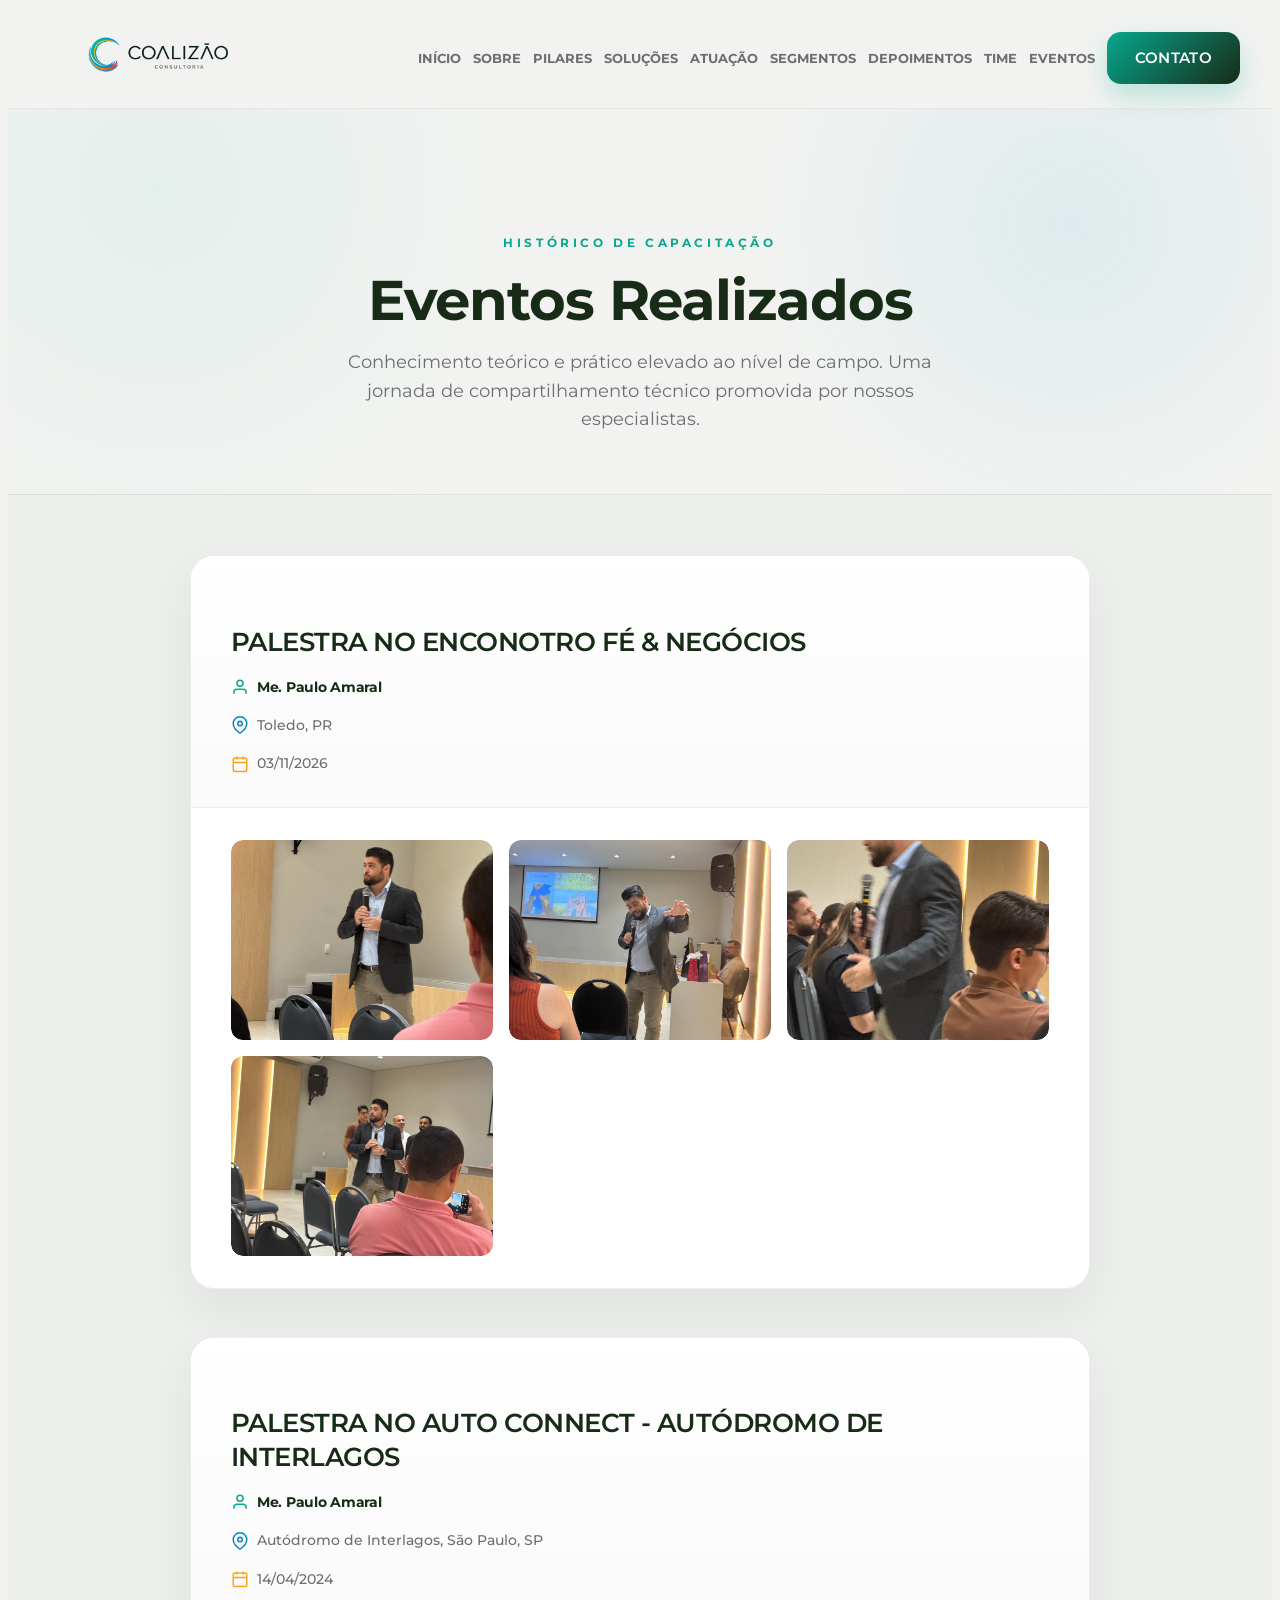
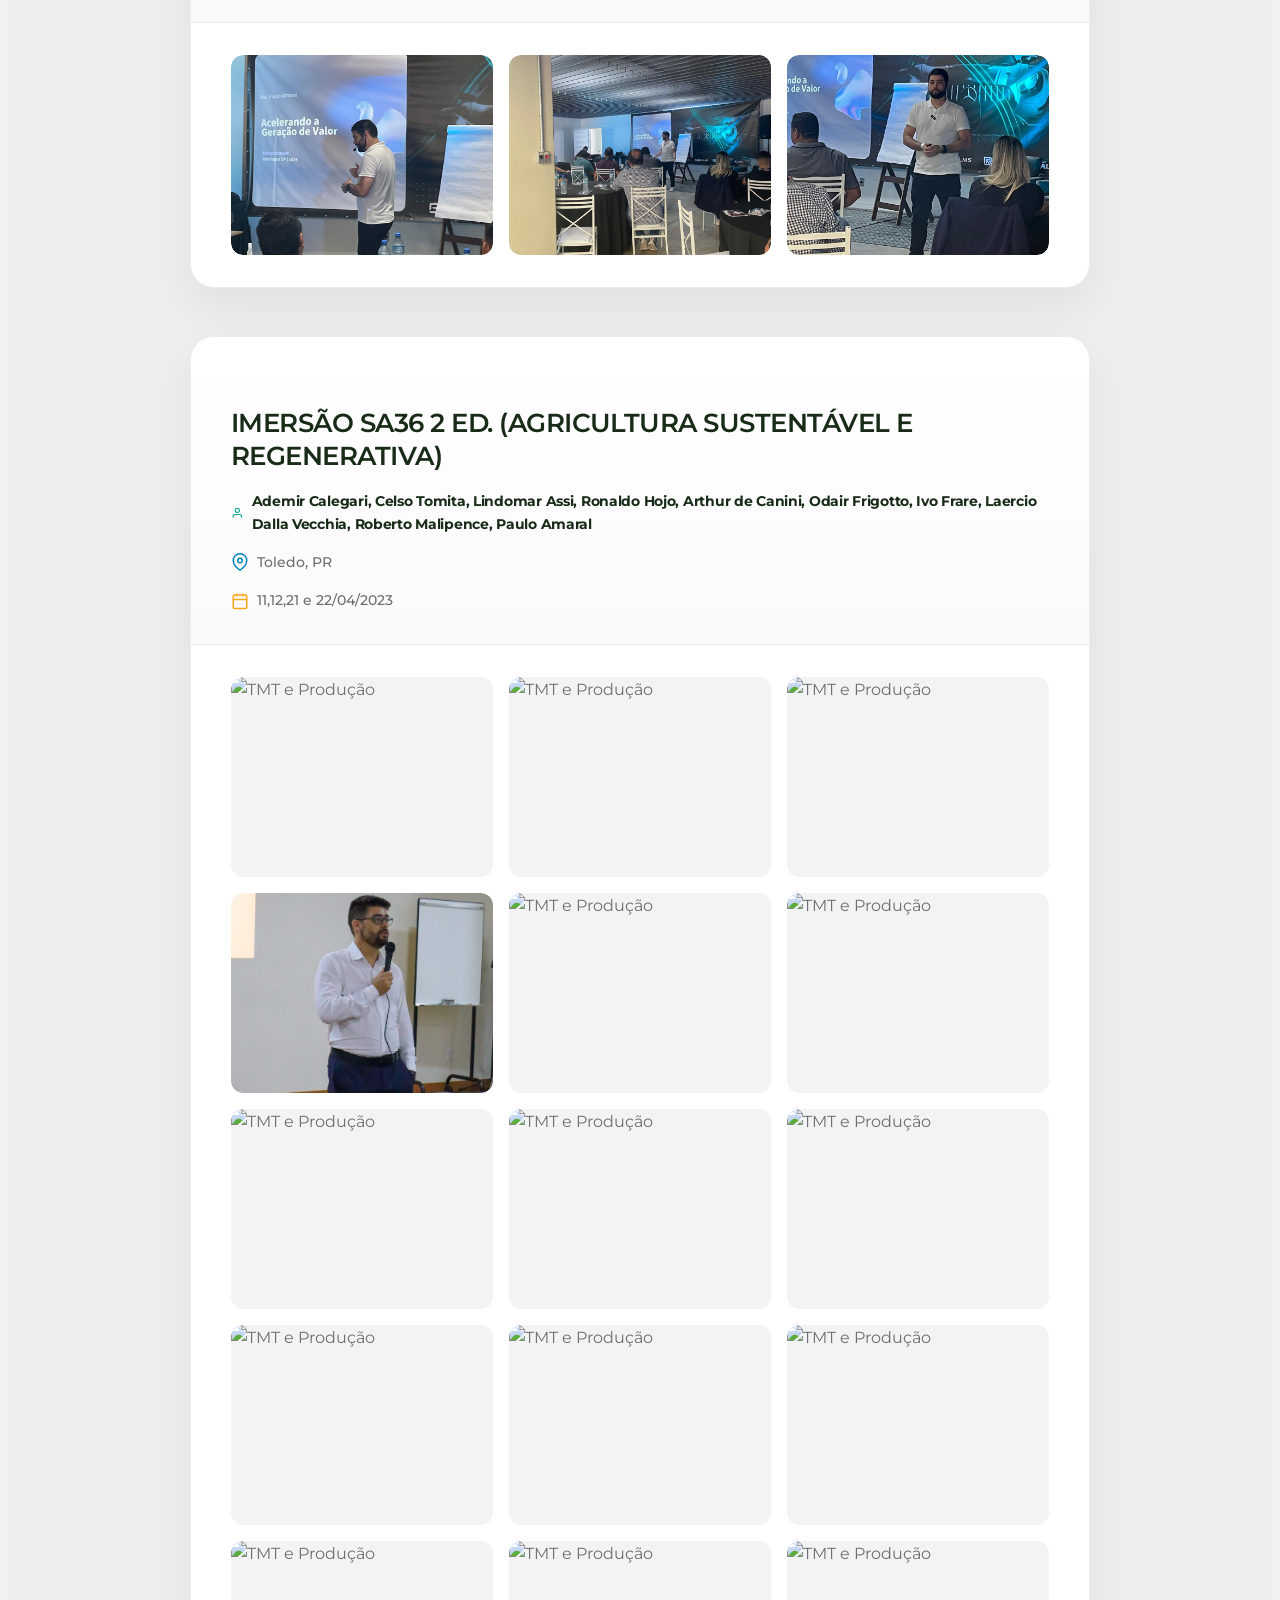
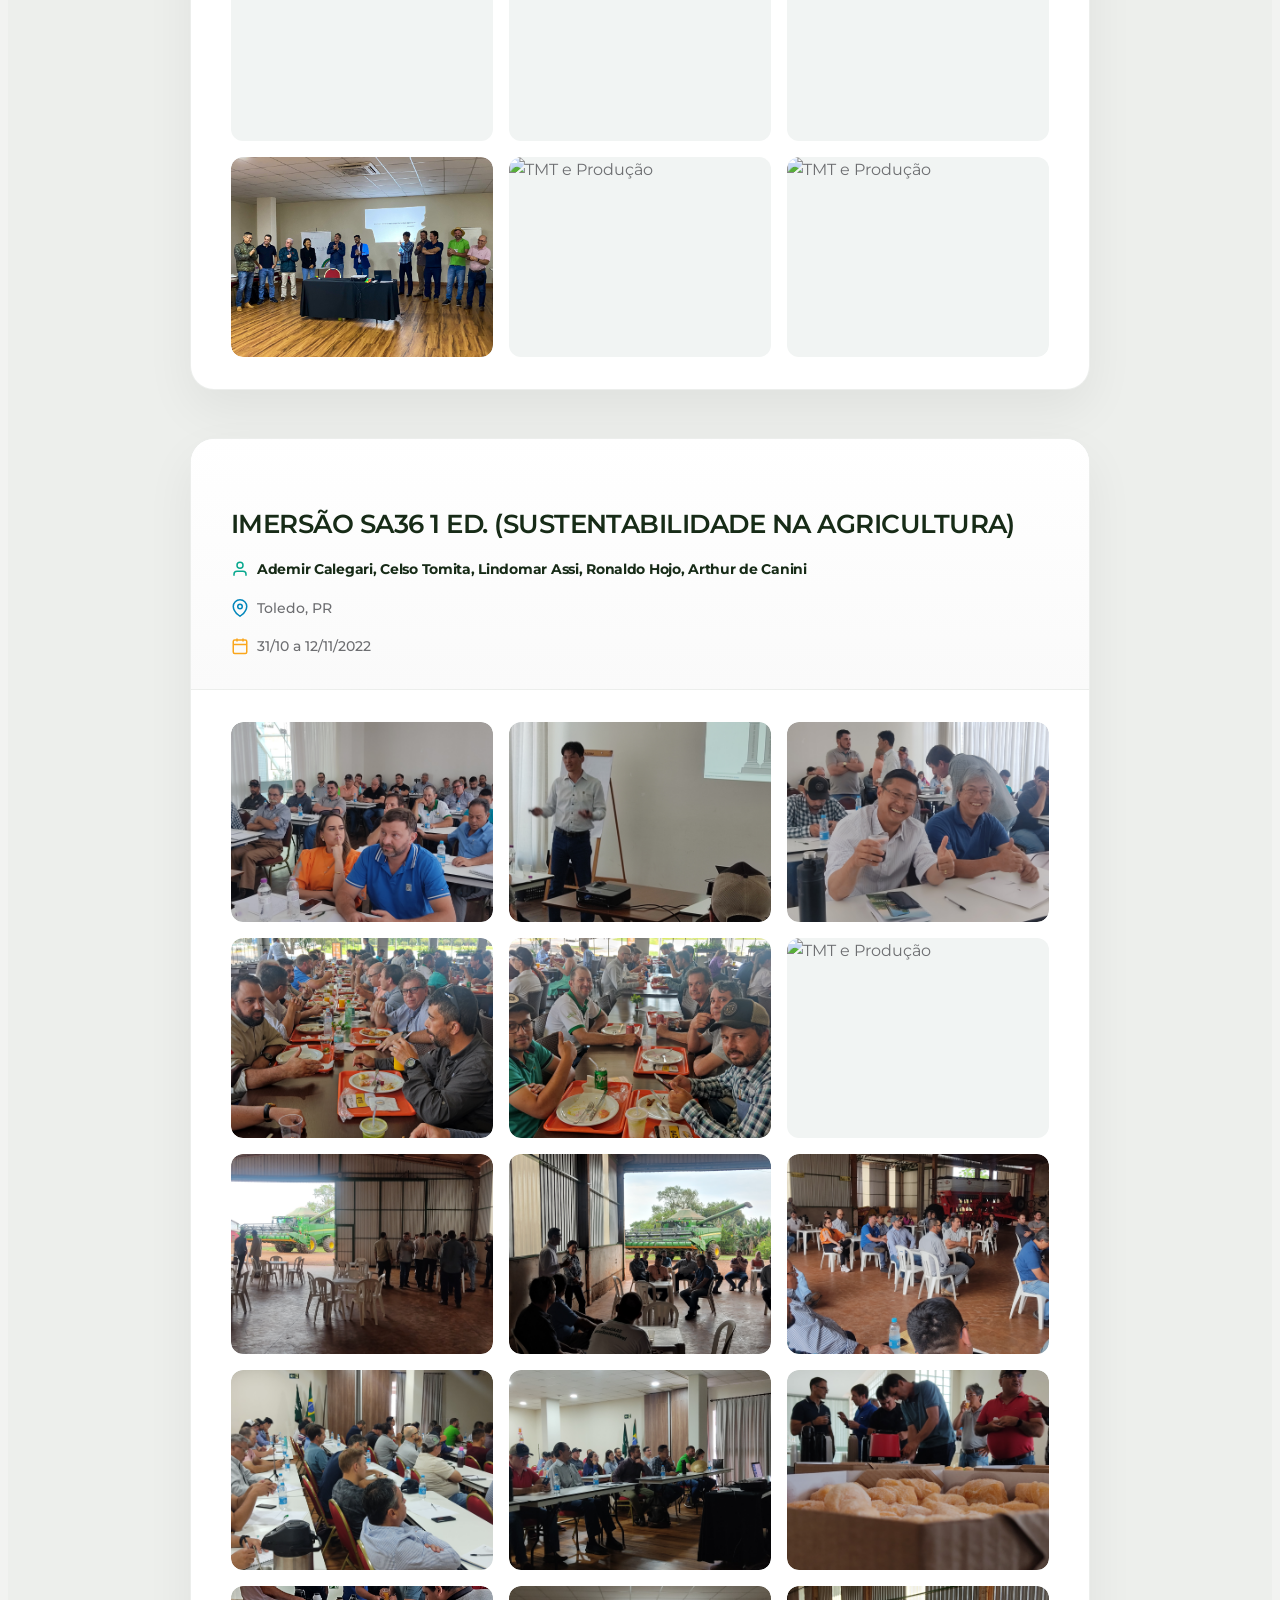
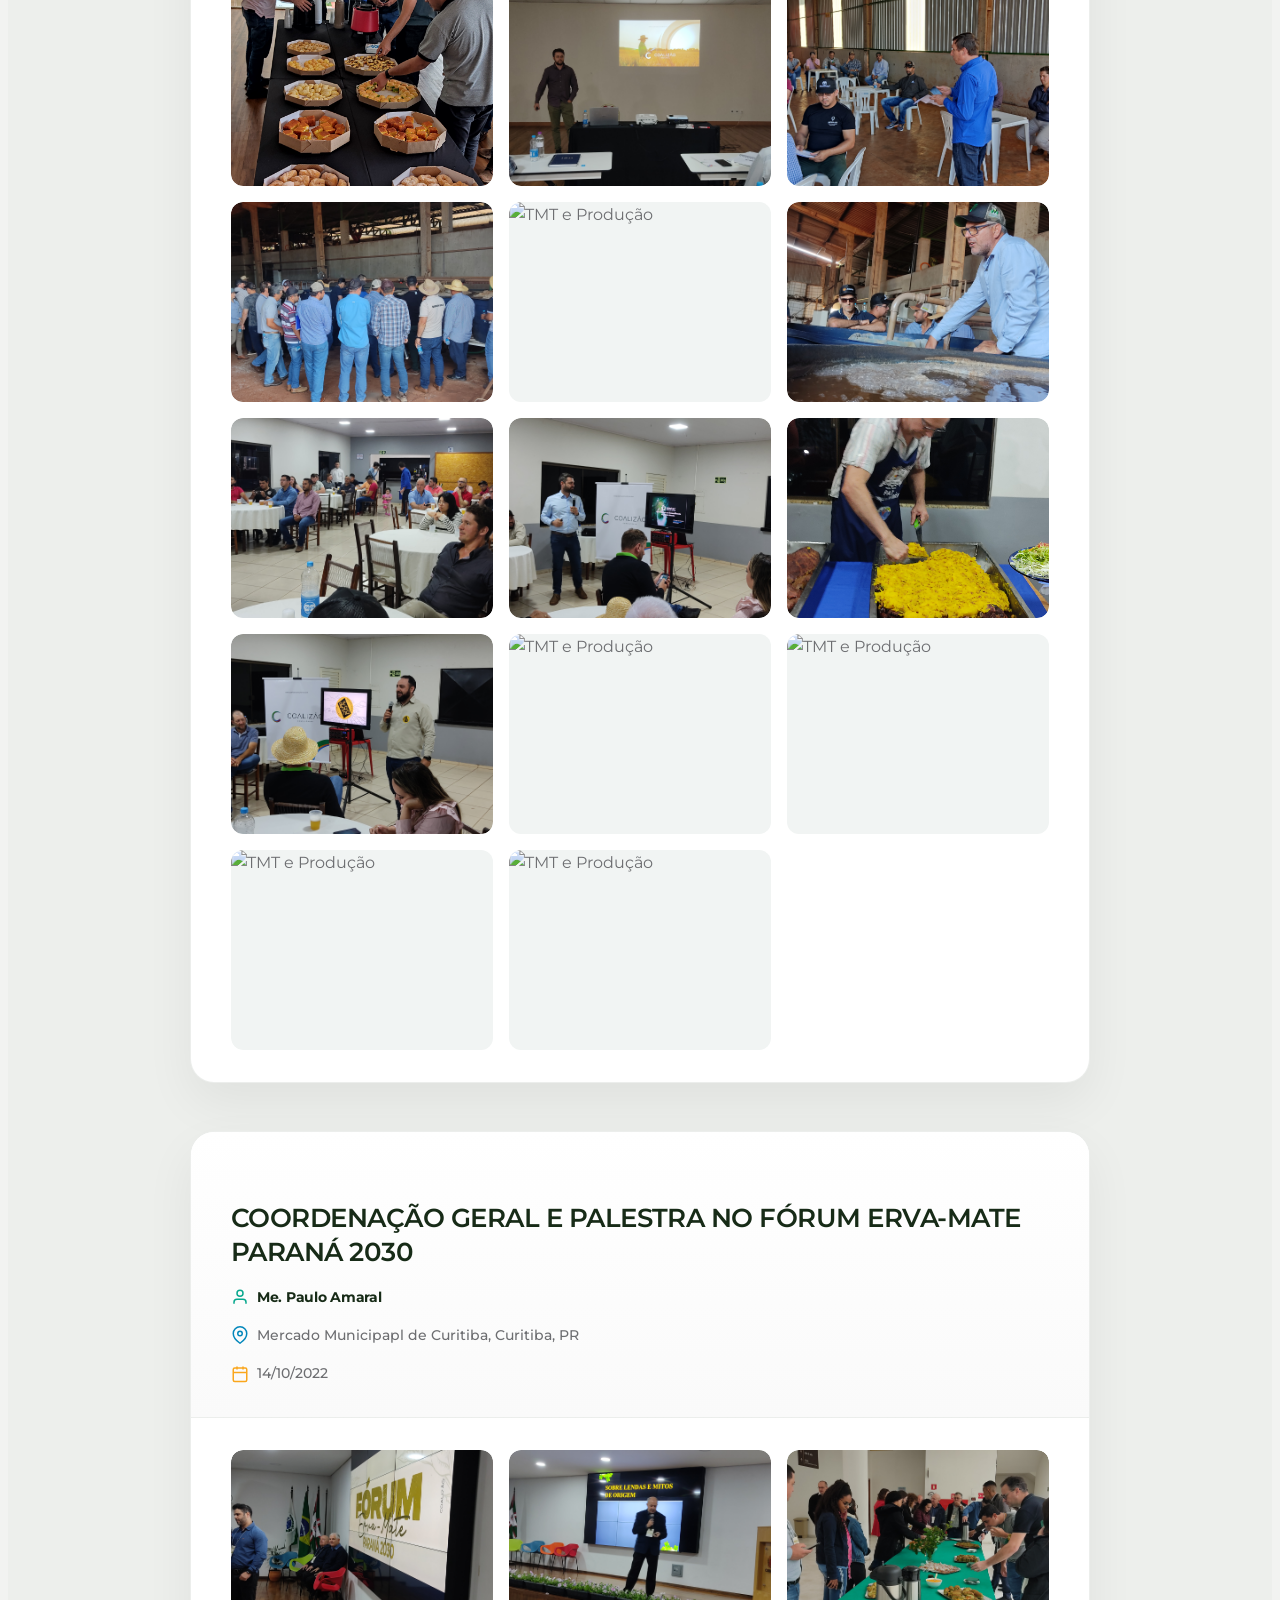
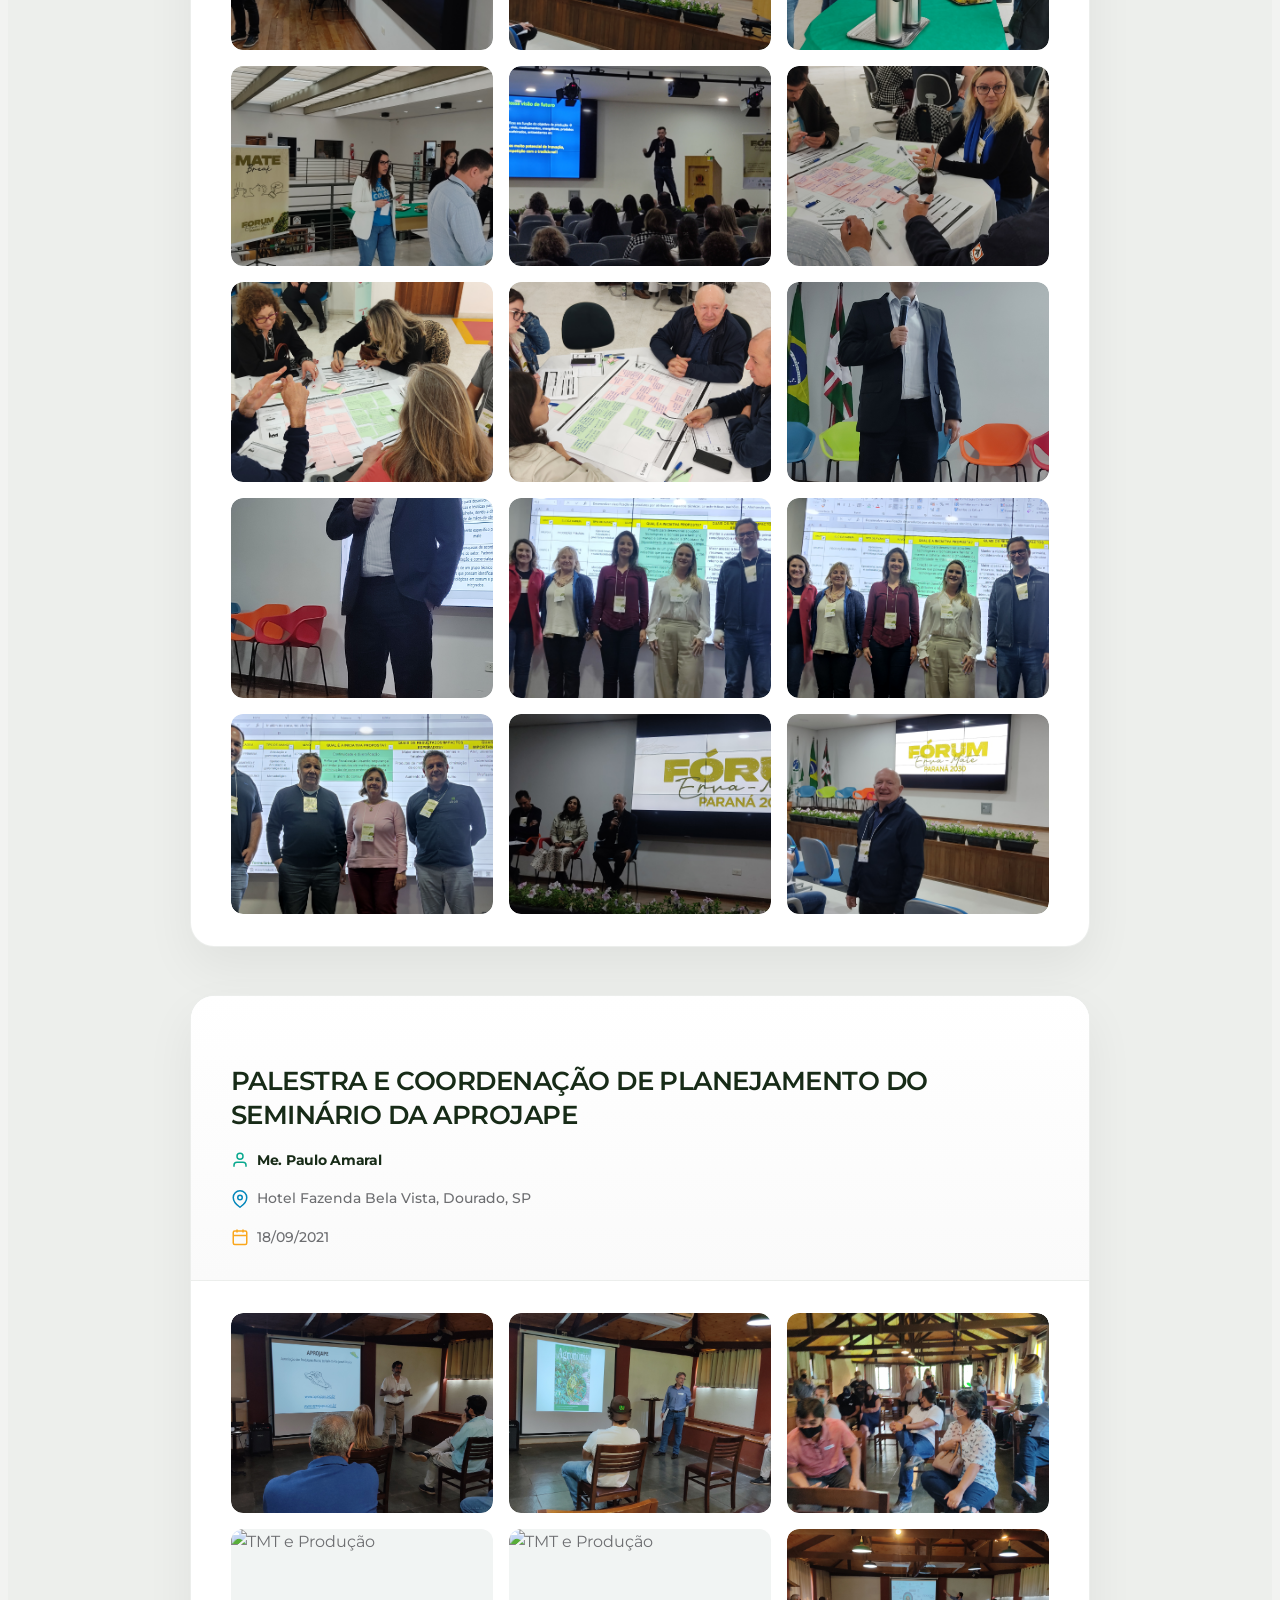
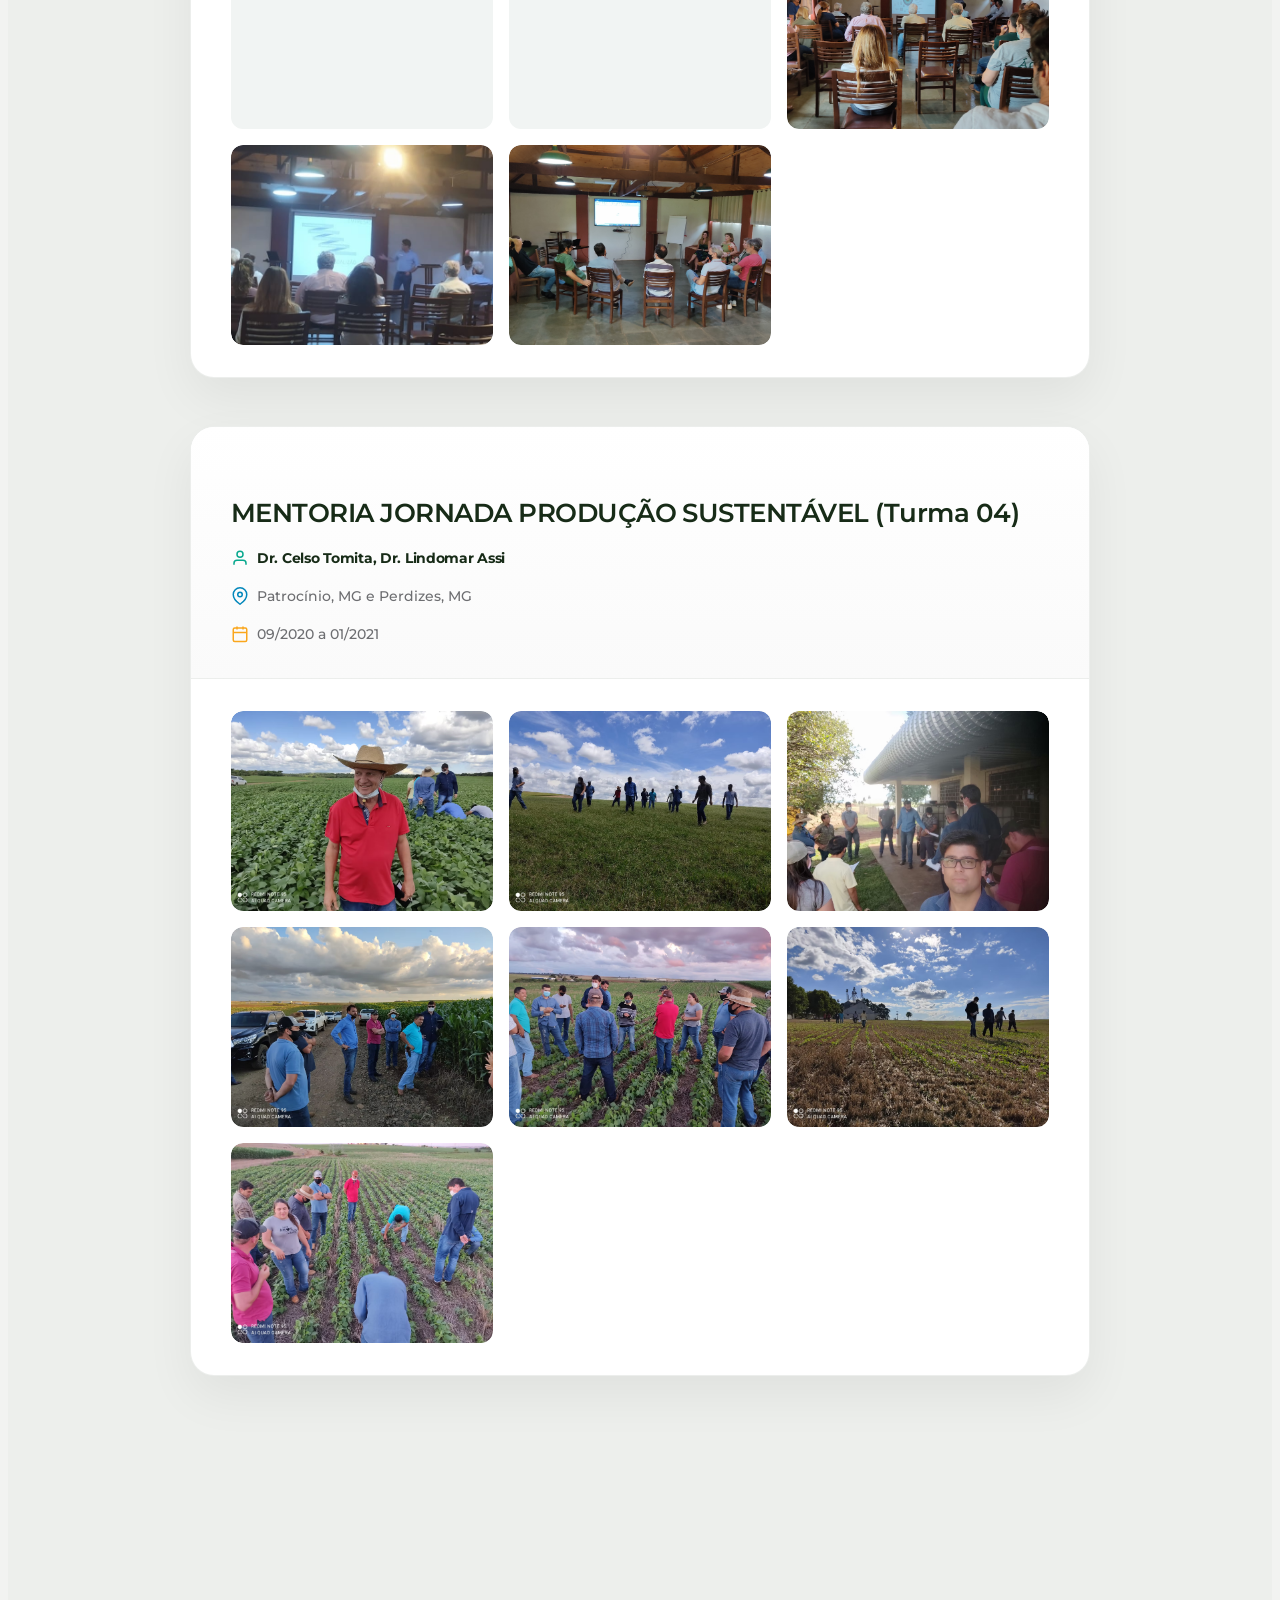
==== eventos.html @ 45666671 "site pronto" ====
<!DOCTYPE html>
<html lang="pt-BR">

<head>
  <meta charset="UTF-8" />
  <meta name="viewport" content="width=device-width, initial-scale=1.0" />
  <title>Eventos Realizados | Coalizão Consultoria</title>
  <meta name="description"
    content="Histórico de eventos, capacitações e palestras realizadas pela equipe da Coalizão Consultoria." />
  <link rel="preconnect" href="https://fonts.googleapis.com">
  <link rel="preconnect" href="https://fonts.gstatic.com" crossorigin>
  <link href="https://fonts.googleapis.com/css2?family=Montserrat:wght@400;500;600;700;800&display=swap"
    rel="stylesheet">
  <link rel="stylesheet" href="css/style.css" />
  <style>
    /* Estilos Específicos para a Página de Eventos */
    .events-hero {
      padding: 120px 0 60px 0;
      background: radial-gradient(circle at 12% 20%, rgba(8, 168, 142, 0.06), transparent 30%),
        radial-gradient(circle at 84% 30%, rgba(3, 135, 187, 0.08), transparent 28%),
        var(--surface-light);
      text-align: center;
      border-bottom: 1px solid var(--line);
    }

    .timeline-container {
      max-width: 900px;
      margin: 0 auto;
      padding: 60px 0;
      display: flex;
      flex-direction: column;
      gap: 48px;
    }

    .event-card {
      background: white;
      border: 1px solid var(--line);
      border-radius: var(--radius-md);
      box-shadow: var(--shadow);
      overflow: hidden;
      transition: transform 0.4s ease, box-shadow 0.4s ease;
      position: relative;
    }

    .event-card::before {
      content: '';
      position: absolute;
      top: 0;
      left: 0;
      right: 0;
      height: 3px;
      background: linear-gradient(90deg, var(--teal), var(--blue));
      opacity: 0;
      transition: opacity 0.4s ease;
    }

    .event-card:hover {
      transform: translateY(-4px);
      box-shadow: var(--shadow-hover);
    }

    .event-card:hover::before {
      opacity: 1;
    }

    .event-header {
      padding: 32px 40px;
      border-bottom: 1px solid var(--line);
      background: linear-gradient(180deg, #ffffff, #fafafa);
    }

    .event-header h3 {
      font-size: 26px;
      margin: 12px 0 16px;
      line-height: 1.3;
    }

    .event-meta {
      display: flex;
      flex-wrap: wrap;
      gap: 16px 32px;
      color: var(--gray);
      font-size: 14px;
      font-weight: 500;
    }

    .event-meta div {
      display: flex;
      align-items: center;
      gap: 8px;
    }

    .event-meta strong {
      color: var(--green);
    }

    .event-body {
      padding: 32px 40px;
    }

    .event-gallery {
      display: grid;
      grid-template-columns: repeat(auto-fit, minmax(200px, 1fr));
      gap: 16px;
      border-radius: 12px;
      overflow: hidden;
    }

    .event-gallery img {
      width: 100%;
      height: 200px;
      object-fit: cover;
      border-radius: 12px;
      transition: transform 0.5s ease;
    }

    .event-gallery div {
      overflow: hidden;
      border-radius: 12px;
      background: #f1f4f3;
    }

    .event-gallery img:hover {
      transform: scale(1.05);
    }

    /* Lightbox Styles */
    .lightbox {
      position: fixed;
      top: 0;
      left: 0;
      width: 100%;
      height: 100%;
      background: rgba(18, 34, 18, 0.95);
      backdrop-filter: blur(8px);
      z-index: 9999;
      display: none;
      align-items: center;
      justify-content: center;
      opacity: 0;
      transition: opacity 0.3s ease;
    }

    .lightbox.active {
      display: flex;
      opacity: 1;
    }

    .lightbox img {
      max-width: 90%;
      max-height: 90vh;
      border-radius: 8px;
      box-shadow: 0 20px 50px rgba(0, 0, 0, 0.5);
      object-fit: contain;
    }

    .lb-close {
      position: absolute;
      top: 24px;
      right: 32px;
      background: none;
      border: none;
      color: white;
      font-size: 48px;
      cursor: pointer;
      line-height: 1;
      padding: 0;
      transition: transform 0.2s;
    }

    .lb-close:hover {
      transform: scale(1.1);
    }

    .lb-nav {
      position: absolute;
      top: 50%;
      transform: translateY(-50%);
      background: rgba(255, 255, 255, 0.1);
      border: 1px solid rgba(255, 255, 255, 0.2);
      color: white;
      font-size: 24px;
      width: 50px;
      height: 50px;
      border-radius: 50%;
      cursor: pointer;
      display: flex;
      align-items: center;
      justify-content: center;
      transition: background 0.2s, transform 0.2s;
    }

    .lb-nav:hover {
      background: rgba(255, 255, 255, 0.25);
      transform: translateY(-50%) scale(1.1);
    }

    .lb-prev {
      left: 24px;
    }

    .lb-next {
      right: 24px;
    }

    .event-gallery img {
      cursor: pointer;
    }

    @media (max-width: 600px) {

      .event-header,
      .event-body {
        padding: 24px;
      }

      .event-header h3 {
        font-size: 20px;
      }

      .event-meta {
        flex-direction: column;
        gap: 12px;
      }

      .event-gallery {
        grid-template-columns: 1fr 1fr;
      }
    }
  </style>
</head>

<body>
  <!-- HEADER -->
  <header class="site-header">
    <div class="container header-inner">
      <a href="index.html" class="brand" aria-label="Coalizão Consultoria">
        <img src="logo_coalizao/02.png" alt="Coalizão Consultoria" class="brand-logo" />
      </a>

      <button class="menu-toggle" aria-expanded="false" aria-controls="main-nav">
        <span></span><span></span><span></span>
      </button>

      <nav id="main-nav" class="main-nav">
        <a href="index.html#inicio"><b>INÍCIO</b></a>
        <a href="index.html#sobre"><b>SOBRE</b></a>
        <a href="index.html#pilares"><b>PILARES</b></a>
        <a href="index.html#solucoes"><b>SOLUÇÕES</b></a>
        <a href="index.html#atuacao"><b>ATUAÇÃO</b></a>
        <a href="index.html#segmentos"><b>SEGMENTOS</b></a>
        <a href="index.html#depoimentos"><b>DEPOIMENTOS</b></a>
        <a href="index.html#time"><b>TIME</b></a>
        <a href="#eventos-history"><b>EVENTOS</b></a>
        <a href="index.html#contato" class="btn btn-primary nav-cta">CONTATO</a>
      </nav>
    </div>
  </header>

  <main>
    <!-- HERO -->
    <section class="events-hero">
      <div class="container reveal">
        <span class="eyebrow" style="color: var(--teal);">Histórico de Capacitação</span>
        <h1 style="color: var(--green);">Eventos Realizados</h1>
        <p style="max-width: 640px; margin: 16px auto 0; font-size: 18px;">Conhecimento teórico e prático elevado ao
          nível de campo. Uma jornada de compartilhamento técnico promovida por nossos especialistas.</p>
      </div>
    </section>

    <!-- TIMELINE DE EVENTOS -->
    <section id="eventos-history" class="section section-soft" style="padding-top: 0;">
      <div class="container timeline-container">

        <article class="event-card reveal">
          <div class="event-header">
            <span class="eyebrow"></span>
            <h3>PALESTRA NO ENCONOTRO FÉ & NEGÓCIOS</h3>
            <div class="event-meta">
              <div style="width: 100%;">
                <svg width="18" height="18" viewBox="0 0 24 24" fill="none" stroke="var(--teal)" stroke-width="2">
                  <path d="M20 21v-2a4 4 0 0 0-4-4H8a4 4 0 0 0-4 4v2" />
                  <circle cx="12" cy="7" r="4" />
                </svg>
                <span><strong>Me. Paulo Amaral</strong></span>
              </div>
              <div style="width: 100%;">
                <svg width="18" height="18" viewBox="0 0 24 24" fill="none" stroke="var(--blue)" stroke-width="2">
                  <path d="M21 10c0 7-9 13-9 13s-9-6-9-13a9 9 0 0 1 18 0z" />
                  <circle cx="12" cy="10" r="3" />
                </svg>
                <span>Toledo, PR</span>
              </div>
              <div style="width: 100%;">
                <svg width="18" height="18" viewBox="0 0 24 24" fill="none" stroke="var(--orange)" stroke-width="2">
                  <rect x="3" y="4" width="18" height="18" rx="2" ry="2" />
                  <line x1="16" y1="2" x2="16" y2="6" />
                  <line x1="8" y1="2" x2="8" y2="6" />
                  <line x1="3" y1="10" x2="21" y2="10" />
                </svg>
                <span>03/11/2026</span>
              </div>
            </div>
          </div>
          <div class="event-body">
            <div class="event-gallery" style="grid-template-columns: repeat(3, 1fr);">
              <div><img src="imagens_eventos/74.jpeg" alt="TMT e Produção" loading="lazy"></div>
              <div><img src="imagens_eventos/75.jpeg" alt="TMT e Produção" loading="lazy"></div>
              <div><img src="imagens_eventos/98.jpeg" alt="TMT e Produção" loading="lazy"></div>
              <div><img src="imagens_eventos/99.jpeg" alt="TMT e Produção" loading="lazy"></div>
            </div>
          </div>
        </article>

        <article class="event-card reveal">
          <div class="event-header">
            <span class="eyebrow"></span>
            <h3>PALESTRA NO AUTO CONNECT - AUTÓDROMO DE INTERLAGOS </h3>
            <div class="event-meta">
              <div style="width: 100%;">
                <svg width="18" height="18" viewBox="0 0 24 24" fill="none" stroke="var(--teal)" stroke-width="2">
                  <path d="M20 21v-2a4 4 0 0 0-4-4H8a4 4 0 0 0-4 4v2" />
                  <circle cx="12" cy="7" r="4" />
                </svg>
                <span><strong>Me. Paulo Amaral</strong></span>
              </div>
              <div style="width: 100%;">
                <svg width="18" height="18" viewBox="0 0 24 24" fill="none" stroke="var(--blue)" stroke-width="2">
                  <path d="M21 10c0 7-9 13-9 13s-9-6-9-13a9 9 0 0 1 18 0z" />
                  <circle cx="12" cy="10" r="3" />
                </svg>
                <span>Autódromo de Interlagos, São Paulo, SP </span>
              </div>
              <div style="width: 100%;">
                <svg width="18" height="18" viewBox="0 0 24 24" fill="none" stroke="var(--orange)" stroke-width="2">
                  <rect x="3" y="4" width="18" height="18" rx="2" ry="2" />
                  <line x1="16" y1="2" x2="16" y2="6" />
                  <line x1="8" y1="2" x2="8" y2="6" />
                  <line x1="3" y1="10" x2="21" y2="10" />
                </svg>
                <span>14/04/2024</span>
              </div>
            </div>
          </div>
          <div class="event-body">
            <div class="event-gallery" style="grid-template-columns: repeat(3, 1fr);">
              <div><img src="imagens_eventos/76.jpg" alt="TMT e Produção" loading="lazy"></div>
              <div><img src="imagens_eventos/77.jpg" alt="TMT e Produção" loading="lazy"></div>
              <div><img src="imagens_eventos/78.jpg" alt="TMT e Produção" loading="lazy"></div>
            </div>
          </div>
        </article>

        <article class="event-card reveal">
          <div class="event-header">
            <span class="eyebrow"></span>
            <h3>IMERSÃO SA36 2 ED. (AGRICULTURA SUSTENTÁVEL E REGENERATIVA)</h3>
            <div class="event-meta">
              <div style="width: 100%;">
                <svg width="18" height="18" viewBox="0 0 24 24" fill="none" stroke="var(--teal)" stroke-width="2">
                  <path d="M20 21v-2a4 4 0 0 0-4-4H8a4 4 0 0 0-4 4v2" />
                  <circle cx="12" cy="7" r="4" />
                </svg>
                <span><strong>Ademir Calegari, Celso Tomita, Lindomar Assi, Ronaldo Hojo, Arthur de Canini, Odair
                    Frigotto, Ivo Frare, Laercio Dalla Vecchia, Roberto Malipence, Paulo Amaral</strong></span>
              </div>
              <div style="width: 100%;">
                <svg width="18" height="18" viewBox="0 0 24 24" fill="none" stroke="var(--blue)" stroke-width="2">
                  <path d="M21 10c0 7-9 13-9 13s-9-6-9-13a9 9 0 0 1 18 0z" />
                  <circle cx="12" cy="10" r="3" />
                </svg>
                <span>Toledo, PR</span>
              </div>
              <div style="width: 100%;">
                <svg width="18" height="18" viewBox="0 0 24 24" fill="none" stroke="var(--orange)" stroke-width="2">
                  <rect x="3" y="4" width="18" height="18" rx="2" ry="2" />
                  <line x1="16" y1="2" x2="16" y2="6" />
                  <line x1="8" y1="2" x2="8" y2="6" />
                  <line x1="3" y1="10" x2="21" y2="10" />
                </svg>
                <span>11,12,21 e 22/04/2023</span>
              </div>
            </div>
          </div>
          <div class="event-body">
            <div class="event-gallery" style="grid-template-columns: repeat(3, 1fr);">
              <div><img src="imagens_eventos/80.jpeg" alt="TMT e Produção" loading="lazy"></div>
              <div><img src="imagens_eventos/81.jpeg" alt="TMT e Produção" loading="lazy"></div>
              <div><img src="imagens_eventos/82.jpeg" alt="TMT e Produção" loading="lazy"></div>
              <div><img src="imagens_eventos/83.jpeg" alt="TMT e Produção" loading="lazy"></div>
              <div><img src="imagens_eventos/84.jpeg" alt="TMT e Produção" loading="lazy"></div>
              <div><img src="imagens_eventos/85.jpeg" alt="TMT e Produção" loading="lazy"></div>
              <div><img src="imagens_eventos/86.jpeg" alt="TMT e Produção" loading="lazy"></div>
              <div><img src="imagens_eventos/87.jpeg" alt="TMT e Produção" loading="lazy"></div>
              <div><img src="imagens_eventos/88.jpeg" alt="TMT e Produção" loading="lazy"></div>
              <div><img src="imagens_eventos/89.jpeg" alt="TMT e Produção" loading="lazy"></div>
              <div><img src="imagens_eventos/90.jpeg" alt="TMT e Produção" loading="lazy"></div>
              <div><img src="imagens_eventos/91.jpeg" alt="TMT e Produção" loading="lazy"></div>
              <div><img src="imagens_eventos/92.jpeg" alt="TMT e Produção" loading="lazy"></div>
              <div><img src="imagens_eventos/93.jpeg" alt="TMT e Produção" loading="lazy"></div>
              <div><img src="imagens_eventos/94.jpeg" alt="TMT e Produção" loading="lazy"></div>
              <div><img src="imagens_eventos/95.jpeg" alt="TMT e Produção" loading="lazy"></div>
              <div><img src="imagens_eventos/96.jpeg" alt="TMT e Produção" loading="lazy"></div>
              <div><img src="imagens_eventos/97.jpeg" alt="TMT e Produção" loading="lazy"></div>
            </div>
          </div>
        </article>

        <article class="event-card reveal">
          <div class="event-header">
            <span class="eyebrow"></span>
            <h3>IMERSÃO SA36 1 ED. (SUSTENTABILIDADE NA AGRICULTURA) </h3>
            <div class="event-meta">
              <div style="width: 100%;">
                <svg width="18" height="18" viewBox="0 0 24 24" fill="none" stroke="var(--teal)" stroke-width="2">
                  <path d="M20 21v-2a4 4 0 0 0-4-4H8a4 4 0 0 0-4 4v2" />
                  <circle cx="12" cy="7" r="4" />
                </svg>
                <span><strong>Ademir Calegari, Celso Tomita, Lindomar Assi, Ronaldo Hojo, Arthur de
                    Canini</strong></span>
              </div>
              <div style="width: 100%;">
                <svg width="18" height="18" viewBox="0 0 24 24" fill="none" stroke="var(--blue)" stroke-width="2">
                  <path d="M21 10c0 7-9 13-9 13s-9-6-9-13a9 9 0 0 1 18 0z" />
                  <circle cx="12" cy="10" r="3" />
                </svg>
                <span>Toledo, PR</span>
              </div>
              <div style="width: 100%;">
                <svg width="18" height="18" viewBox="0 0 24 24" fill="none" stroke="var(--orange)" stroke-width="2">
                  <rect x="3" y="4" width="18" height="18" rx="2" ry="2" />
                  <line x1="16" y1="2" x2="16" y2="6" />
                  <line x1="8" y1="2" x2="8" y2="6" />
                  <line x1="3" y1="10" x2="21" y2="10" />
                </svg>
                <span>31/10 a 12/11/2022</span>
              </div>
            </div>
          </div>
          <div class="event-body">
            <div class="event-gallery" style="grid-template-columns: repeat(3, 1fr);">
              <div><img src="imagens_eventos/100.jpg" alt="TMT e Produção" loading="lazy"></div>
              <div><img src="imagens_eventos/101.jpg" alt="TMT e Produção" loading="lazy"></div>
              <div><img src="imagens_eventos/102.jpg" alt="TMT e Produção" loading="lazy"></div>
              <div><img src="imagens_eventos/103.jpg" alt="TMT e Produção" loading="lazy"></div>
              <div><img src="imagens_eventos/104.jpg" alt="TMT e Produção" loading="lazy"></div>
              <div><img src="imagens_eventos/105.jpg" alt="TMT e Produção" loading="lazy"></div>
              <div><img src="imagens_eventos/106.jpg" alt="TMT e Produção" loading="lazy"></div>
              <div><img src="imagens_eventos/107.jpg" alt="TMT e Produção" loading="lazy"></div>
              <div><img src="imagens_eventos/108.jpg" alt="TMT e Produção" loading="lazy"></div>
              <div><img src="imagens_eventos/109.jpg" alt="TMT e Produção" loading="lazy"></div>
              <div><img src="imagens_eventos/110.jpg" alt="TMT e Produção" loading="lazy"></div>
              <div><img src="imagens_eventos/111.jpg" alt="TMT e Produção" loading="lazy"></div>
              <div><img src="imagens_eventos/112.jpg" alt="TMT e Produção" loading="lazy"></div>
              <div><img src="imagens_eventos/113.jpg" alt="TMT e Produção" loading="lazy"></div>
              <div><img src="imagens_eventos/114.jpg" alt="TMT e Produção" loading="lazy"></div>
              <div><img src="imagens_eventos/115.jpg" alt="TMT e Produção" loading="lazy"></div>
              <div><img src="imagens_eventos/116.jpg" alt="TMT e Produção" loading="lazy"></div>
              <div><img src="imagens_eventos/117.jpg" alt="TMT e Produção" loading="lazy"></div>
              <div><img src="imagens_eventos/118.jpg" alt="TMT e Produção" loading="lazy"></div>
              <div><img src="imagens_eventos/119.jpg" alt="TMT e Produção" loading="lazy"></div>
              <div><img src="imagens_eventos/120.jpg" alt="TMT e Produção" loading="lazy"></div>
              <div><img src="imagens_eventos/121.jpg" alt="TMT e Produção" loading="lazy"></div>
              <div><img src="imagens_eventos/122.jpg" alt="TMT e Produção" loading="lazy"></div>
              <div><img src="imagens_eventos/123.jpg" alt="TMT e Produção" loading="lazy"></div>
              <div><img src="imagens_eventos/124.jpg" alt="TMT e Produção" loading="lazy"></div>
              <div><img src="imagens_eventos/125.jpg" alt="TMT e Produção" loading="lazy"></div>
            </div>
          </div>
        </article>

        <article class="event-card reveal">
          <div class="event-header">
            <span class="eyebrow"></span>
            <h3>COORDENAÇÃO GERAL E PALESTRA NO FÓRUM ERVA-MATE PARANÁ 2030</h3>
            <div class="event-meta">
              <div style="width: 100%;">
                <svg width="18" height="18" viewBox="0 0 24 24" fill="none" stroke="var(--teal)" stroke-width="2">
                  <path d="M20 21v-2a4 4 0 0 0-4-4H8a4 4 0 0 0-4 4v2" />
                  <circle cx="12" cy="7" r="4" />
                </svg>
                <span><strong>Me. Paulo Amaral</strong></span>
              </div>
              <div style="width: 100%;">
                <svg width="18" height="18" viewBox="0 0 24 24" fill="none" stroke="var(--blue)" stroke-width="2">
                  <path d="M21 10c0 7-9 13-9 13s-9-6-9-13a9 9 0 0 1 18 0z" />
                  <circle cx="12" cy="10" r="3" />
                </svg>
                <span>Mercado Municipapl de Curitiba, Curitiba, PR</span>
              </div>
              <div style="width: 100%;">
                <svg width="18" height="18" viewBox="0 0 24 24" fill="none" stroke="var(--orange)" stroke-width="2">
                  <rect x="3" y="4" width="18" height="18" rx="2" ry="2" />
                  <line x1="16" y1="2" x2="16" y2="6" />
                  <line x1="8" y1="2" x2="8" y2="6" />
                  <line x1="3" y1="10" x2="21" y2="10" />
                </svg>
                <span>14/10/2022</span>
              </div>
            </div>
          </div>
          <div class="event-body">
            <div class="event-gallery" style="grid-template-columns: repeat(3, 1fr);">
              <div><img src="imagens_eventos/126.jpg" alt="TMT e Produção" loading="lazy"></div>
              <div><img src="imagens_eventos/127.jpg" alt="TMT e Produção" loading="lazy"></div>
              <div><img src="imagens_eventos/128.jpg" alt="TMT e Produção" loading="lazy"></div>
              <div><img src="imagens_eventos/129.jpg" alt="TMT e Produção" loading="lazy"></div>
              <div><img src="imagens_eventos/130.jpg" alt="TMT e Produção" loading="lazy"></div>
              <div><img src="imagens_eventos/131.jpg" alt="TMT e Produção" loading="lazy"></div>
              <div><img src="imagens_eventos/132.jpg" alt="TMT e Produção" loading="lazy"></div>
              <div><img src="imagens_eventos/133.jpg" alt="TMT e Produção" loading="lazy"></div>
              <div><img src="imagens_eventos/134.jpg" alt="TMT e Produção" loading="lazy"></div>
              <div><img src="imagens_eventos/135.jpg" alt="TMT e Produção" loading="lazy"></div>
              <div><img src="imagens_eventos/136.jpg" alt="TMT e Produção" loading="lazy"></div>
              <div><img src="imagens_eventos/137.jpg" alt="TMT e Produção" loading="lazy"></div>
              <div><img src="imagens_eventos/138.jpg" alt="TMT e Produção" loading="lazy"></div>
              <div><img src="imagens_eventos/139.jpg" alt="TMT e Produção" loading="lazy"></div>
              <div><img src="imagens_eventos/140.jpg" alt="TMT e Produção" loading="lazy"></div>
            </div>
          </div>
        </article>

        <article class="event-card reveal">
          <div class="event-header">
            <span class="eyebrow"></span>
            <h3>PALESTRA E COORDENAÇÃO DE PLANEJAMENTO DO SEMINÁRIO DA APROJAPE</h3>
            <div class="event-meta">
              <div style="width: 100%;">
                <svg width="18" height="18" viewBox="0 0 24 24" fill="none" stroke="var(--teal)" stroke-width="2">
                  <path d="M20 21v-2a4 4 0 0 0-4-4H8a4 4 0 0 0-4 4v2" />
                  <circle cx="12" cy="7" r="4" />
                </svg>
                <span><strong>Me. Paulo Amaral</strong></span>
              </div>
              <div style="width: 100%;">
                <svg width="18" height="18" viewBox="0 0 24 24" fill="none" stroke="var(--blue)" stroke-width="2">
                  <path d="M21 10c0 7-9 13-9 13s-9-6-9-13a9 9 0 0 1 18 0z" />
                  <circle cx="12" cy="10" r="3" />
                </svg>
                <span>Hotel Fazenda Bela Vista, Dourado, SP</span>
              </div>
              <div style="width: 100%;">
                <svg width="18" height="18" viewBox="0 0 24 24" fill="none" stroke="var(--orange)" stroke-width="2">
                  <rect x="3" y="4" width="18" height="18" rx="2" ry="2" />
                  <line x1="16" y1="2" x2="16" y2="6" />
                  <line x1="8" y1="2" x2="8" y2="6" />
                  <line x1="3" y1="10" x2="21" y2="10" />
                </svg>
                <span>18/09/2021</span>
              </div>
            </div>
          </div>
          <div class="event-body">
            <div class="event-gallery" style="grid-template-columns: repeat(3, 1fr);">
              <div><img src="imagens_eventos/141.jpg" alt="TMT e Produção" loading="lazy"></div>
              <div><img src="imagens_eventos/142.jpg" alt="TMT e Produção" loading="lazy"></div>
              <div><img src="imagens_eventos/143.jpg" alt="TMT e Produção" loading="lazy"></div>
              <div><img src="imagens_eventos/144.jpg" alt="TMT e Produção" loading="lazy"></div>
              <div><img src="imagens_eventos/145.jpg" alt="TMT e Produção" loading="lazy"></div>
              <div><img src="imagens_eventos/146.jpg" alt="TMT e Produção" loading="lazy"></div>
              <div><img src="imagens_eventos/147.jpg" alt="TMT e Produção" loading="lazy"></div>
              <div><img src="imagens_eventos/148.jpg" alt="TMT e Produção" loading="lazy"></div>
            </div>
          </div>
        </article>

        <article class="event-card reveal">
          <div class="event-header">
            <span class="eyebrow"></span>
            <h3>MENTORIA JORNADA PRODUÇÃO SUSTENTÁVEL (Turma 04)</h3>
            <div class="event-meta">
              <div style="width: 100%;">
                <svg width="18" height="18" viewBox="0 0 24 24" fill="none" stroke="var(--teal)" stroke-width="2">
                  <path d="M20 21v-2a4 4 0 0 0-4-4H8a4 4 0 0 0-4 4v2" />
                  <circle cx="12" cy="7" r="4" />
                </svg>
                <span><strong>Dr. Celso Tomita, Dr. Lindomar Assi</strong></span>
              </div>
              <div style="width: 100%;">
                <svg width="18" height="18" viewBox="0 0 24 24" fill="none" stroke="var(--blue)" stroke-width="2">
                  <path d="M21 10c0 7-9 13-9 13s-9-6-9-13a9 9 0 0 1 18 0z" />
                  <circle cx="12" cy="10" r="3" />
                </svg>
                <span>Patrocínio, MG e Perdizes, MG</span>
              </div>
              <div style="width: 100%;">
                <svg width="18" height="18" viewBox="0 0 24 24" fill="none" stroke="var(--orange)" stroke-width="2">
                  <rect x="3" y="4" width="18" height="18" rx="2" ry="2" />
                  <line x1="16" y1="2" x2="16" y2="6" />
                  <line x1="8" y1="2" x2="8" y2="6" />
                  <line x1="3" y1="10" x2="21" y2="10" />
                </svg>
                <span>09/2020 a 01/2021</span>
              </div>
            </div>
          </div>
          <div class="event-body">
            <div class="event-gallery" style="grid-template-columns: repeat(3, 1fr);">
              <div><img src="imagens_eventos/67.avif" alt="TMT e Produção" loading="lazy"></div>
              <div><img src="imagens_eventos/68.avif" alt="TMT e Produção" loading="lazy"></div>
              <div><img src="imagens_eventos/69.avif" alt="TMT e Produção" loading="lazy"></div>
              <div><img src="imagens_eventos/70.avif" alt="TMT e Produção" loading="lazy"></div>
              <div><img src="imagens_eventos/71.avif" alt="TMT e Produção" loading="lazy"></div>
              <div><img src="imagens_eventos/72.avif" alt="TMT e Produção" loading="lazy"></div>
              <div><img src="imagens_eventos/73.avif" alt="TMT e Produção" loading="lazy"></div>
            </div>
          </div>
        </article>

        <article class="event-card reveal">
          <div class="event-header">
            <span class="eyebrow"></span>
            <h3>MENTORIA JORNADA PRODUÇÃO SUSTENTÁVEL (Turma 03)</h3>
            <div class="event-meta">
              <div style="width: 100%;">
                <svg width="18" height="18" viewBox="0 0 24 24" fill="none" stroke="var(--teal)" stroke-width="2">
                  <path d="M20 21v-2a4 4 0 0 0-4-4H8a4 4 0 0 0-4 4v2" />
                  <circle cx="12" cy="7" r="4" />
                </svg>
                <span><strong>Dr. Celso Tomita, Dr. Lindomar Assi</strong></span>
              </div>
              <div style="width: 100%;">
                <svg width="18" height="18" viewBox="0 0 24 24" fill="none" stroke="var(--blue)" stroke-width="2">
                  <path d="M21 10c0 7-9 13-9 13s-9-6-9-13a9 9 0 0 1 18 0z" />
                  <circle cx="12" cy="10" r="3" />
                </svg>
                <span>Patrocínio, MG e Guarapuava, PR</span>
              </div>
              <div style="width: 100%;">
                <svg width="18" height="18" viewBox="0 0 24 24" fill="none" stroke="var(--orange)" stroke-width="2">
                  <rect x="3" y="4" width="18" height="18" rx="2" ry="2" />
                  <line x1="16" y1="2" x2="16" y2="6" />
                  <line x1="8" y1="2" x2="8" y2="6" />
                  <line x1="3" y1="10" x2="21" y2="10" />
                </svg>
                <span>05/2021 a 09/2021</span>
              </div>
            </div>
          </div>
          <div class="event-body">
            <div class="event-gallery" style="grid-template-columns: repeat(3, 1fr);">
              <div><img src="imagens_eventos/61.avif" alt="TMT e Produção" loading="lazy"></div>
              <div><img src="imagens_eventos/62.avif" alt="TMT e Produção" loading="lazy"></div>
              <div><img src="imagens_eventos/63.avif" alt="TMT e Produção" loading="lazy"></div>
              <div><img src="imagens_eventos/64.avif" alt="TMT e Produção" loading="lazy"></div>
              <div><img src="imagens_eventos/65.avif" alt="TMT e Produção" loading="lazy"></div>
              <div><img src="imagens_eventos/66.avif" alt="TMT e Produção" loading="lazy"></div>
            </div>
          </div>
        </article>

        <article class="event-card reveal">
          <div class="event-header">
            <span class="eyebrow"></span>
            <h3>MENTORIA JORNADA PRODUÇÃO SUSTENTÁVEL (Turma 02)</h3>
            <div class="event-meta">
              <div style="width: 100%;">
                <svg width="18" height="18" viewBox="0 0 24 24" fill="none" stroke="var(--teal)" stroke-width="2">
                  <path d="M20 21v-2a4 4 0 0 0-4-4H8a4 4 0 0 0-4 4v2" />
                  <circle cx="12" cy="7" r="4" />
                </svg>
                <span><strong>Dr. Celso Tomita, Dr. Lindomar Assi</strong></span>
              </div>
              <div style="width: 100%;">
                <svg width="18" height="18" viewBox="0 0 24 24" fill="none" stroke="var(--blue)" stroke-width="2">
                  <path d="M21 10c0 7-9 13-9 13s-9-6-9-13a9 9 0 0 1 18 0z" />
                  <circle cx="12" cy="10" r="3" />
                </svg>
                <span>Guarapuava, PR</span>
              </div>
              <div style="width: 100%;">
                <svg width="18" height="18" viewBox="0 0 24 24" fill="none" stroke="var(--orange)" stroke-width="2">
                  <rect x="3" y="4" width="18" height="18" rx="2" ry="2" />
                  <line x1="16" y1="2" x2="16" y2="6" />
                  <line x1="8" y1="2" x2="8" y2="6" />
                  <line x1="3" y1="10" x2="21" y2="10" />
                </svg>
                <span>09/2020 a 01/2021</span>
              </div>
            </div>
          </div>
          <div class="event-body">
            <div class="event-gallery" style="grid-template-columns: repeat(3, 1fr);">
              <div><img src="imagens_eventos/53.avif" alt="TMT e Produção" loading="lazy"></div>
              <div><img src="imagens_eventos/54.avif" alt="TMT e Produção" loading="lazy"></div>
              <div><img src="imagens_eventos/55.avif" alt="TMT e Produção" loading="lazy"></div>
              <div><img src="imagens_eventos/56.avif" alt="TMT e Produção" loading="lazy"></div>
              <div><img src="imagens_eventos/57.avif" alt="TMT e Produção" loading="lazy"></div>
              <div><img src="imagens_eventos/58.avif" alt="TMT e Produção" loading="lazy"></div>
              <div><img src="imagens_eventos/59.avif" alt="TMT e Produção" loading="lazy"></div>
              <div><img src="imagens_eventos/60.avif" alt="TMT e Produção" loading="lazy"></div>
            </div>
          </div>
        </article>

        <article class="event-card reveal">
          <div class="event-header">
            <span class="eyebrow"></span>
            <h3>DINÂMICA BIOLÓGICA E NUTRIÇÃO DAS PLANTAS</h3>
            <div class="event-meta">
              <div style="width: 100%;">
                <svg width="18" height="18" viewBox="0 0 24 24" fill="none" stroke="var(--teal)" stroke-width="2">
                  <path d="M20 21v-2a4 4 0 0 0-4-4H8a4 4 0 0 0-4 4v2" />
                  <circle cx="12" cy="7" r="4" />
                </svg>
                <span><strong>Dr. Celso Tomita</strong></span>
              </div>
              <div style="width: 100%;">
                <svg width="18" height="18" viewBox="0 0 24 24" fill="none" stroke="var(--blue)" stroke-width="2">
                  <path d="M21 10c0 7-9 13-9 13s-9-6-9-13a9 9 0 0 1 18 0z" />
                  <circle cx="12" cy="10" r="3" />
                </svg>
                <span>Guarapuava, PR</span>
              </div>
              <div style="width: 100%;">
                <svg width="18" height="18" viewBox="0 0 24 24" fill="none" stroke="var(--orange)" stroke-width="2">
                  <rect x="3" y="4" width="18" height="18" rx="2" ry="2" />
                  <line x1="16" y1="2" x2="16" y2="6" />
                  <line x1="8" y1="2" x2="8" y2="6" />
                  <line x1="3" y1="10" x2="21" y2="10" />
                </svg>
                <span>21 a 22/01/2021</span>
              </div>
            </div>
          </div>
          <div class="event-body">
            <div class="event-gallery" style="grid-template-columns: repeat(3, 1fr);">
              <div><img src="imagens_eventos/47.avif" alt="TMT e Produção" loading="lazy"></div>
              <div><img src="imagens_eventos/48.avif" alt="TMT e Produção" loading="lazy"></div>
              <div><img src="imagens_eventos/49.avif" alt="TMT e Produção" loading="lazy"></div>
              <div><img src="imagens_eventos/50.avif" alt="TMT e Produção" loading="lazy"></div>
              <div><img src="imagens_eventos/51.avif" alt="TMT e Produção" loading="lazy"></div>
              <div><img src="imagens_eventos/52.avif" alt="TMT e Produção" loading="lazy"></div>
            </div>
          </div>
        </article>

        <article class="event-card reveal">
          <div class="event-header">
            <span class="eyebrow"></span>
            <h3>MULTIPLICAÇÃO DE MICRORGANISMOS ON FARM</h3>
            <div class="event-meta">
              <div style="width: 100%;">
                <svg width="18" height="18" viewBox="0 0 24 24" fill="none" stroke="var(--teal)" stroke-width="2">
                  <path d="M20 21v-2a4 4 0 0 0-4-4H8a4 4 0 0 0-4 4v2" />
                  <circle cx="12" cy="7" r="4" />
                </svg>
                <span><strong>Dr. Lindomar Assi, Dr. Ivan Werncke, Dr. Jeferson Klein, Dr. Rafael
                    Adamzuck</strong></span>
              </div>
              <div style="width: 100%;">
                <svg width="18" height="18" viewBox="0 0 24 24" fill="none" stroke="var(--blue)" stroke-width="2">
                  <path d="M21 10c0 7-9 13-9 13s-9-6-9-13a9 9 0 0 1 18 0z" />
                  <circle cx="12" cy="10" r="3" />
                </svg>
                <span>Cascavel, PR</span>
              </div>
              <div style="width: 100%;">
                <svg width="18" height="18" viewBox="0 0 24 24" fill="none" stroke="var(--orange)" stroke-width="2">
                  <rect x="3" y="4" width="18" height="18" rx="2" ry="2" />
                  <line x1="16" y1="2" x2="16" y2="6" />
                  <line x1="8" y1="2" x2="8" y2="6" />
                  <line x1="3" y1="10" x2="21" y2="10" />
                </svg>
                <span>08 a 12/12/2020</span>
              </div>
            </div>
          </div>
          <div class="event-body">
            <div class="event-gallery" style="grid-template-columns: repeat(3, 1fr);">
              <div><img src="imagens_eventos/45.avif" alt="TMT e Produção" loading="lazy"></div>
              <div><img src="imagens_eventos/46.avif" alt="TMT e Produção" loading="lazy"></div>
            </div>
          </div>
        </article>

        <article class="event-card reveal">
          <div class="event-header">
            <span class="eyebrow"></span>
            <h3>DINÂMICA BIOLÓGICA E NUTRIÇÃO DAS PLANTAS</h3>
            <div class="event-meta">
              <div style="width: 100%;">
                <svg width="18" height="18" viewBox="0 0 24 24" fill="none" stroke="var(--teal)" stroke-width="2">
                  <path d="M20 21v-2a4 4 0 0 0-4-4H8a4 4 0 0 0-4 4v2" />
                  <circle cx="12" cy="7" r="4" />
                </svg>
                <span><strong>Dr. Celso Tomita</strong></span>
              </div>
              <div style="width: 100%;">
                <svg width="18" height="18" viewBox="0 0 24 24" fill="none" stroke="var(--blue)" stroke-width="2">
                  <path d="M21 10c0 7-9 13-9 13s-9-6-9-13a9 9 0 0 1 18 0z" />
                  <circle cx="12" cy="10" r="3" />
                </svg>
                <span>Guarapuava, PR</span>
              </div>
              <div style="width: 100%;">
                <svg width="18" height="18" viewBox="0 0 24 24" fill="none" stroke="var(--orange)" stroke-width="2">
                  <rect x="3" y="4" width="18" height="18" rx="2" ry="2" />
                  <line x1="16" y1="2" x2="16" y2="6" />
                  <line x1="8" y1="2" x2="8" y2="6" />
                  <line x1="3" y1="10" x2="21" y2="10" />
                </svg>
                <span>02 e 03/12/2020</span>
              </div>
            </div>
          </div>
          <div class="event-body">
            <div class="event-gallery" style="grid-template-columns: repeat(3, 1fr);">
              <div><img src="imagens_eventos/43.avif" alt="TMT e Produção" loading="lazy"></div>
              <div><img src="imagens_eventos/44.avif" alt="TMT e Produção" loading="lazy"></div>
            </div>
          </div>
        </article>

        <article class="event-card reveal">
          <div class="event-header">
            <span class="eyebrow"></span>
            <h3>PRODUÇÃO SUSTENTÁVEL E USO DO TMT</h3>
            <div class="event-meta">
              <div style="width: 100%;">
                <svg width="18" height="18" viewBox="0 0 24 24" fill="none" stroke="var(--teal)" stroke-width="2">
                  <path d="M20 21v-2a4 4 0 0 0-4-4H8a4 4 0 0 0-4 4v2" />
                  <circle cx="12" cy="7" r="4" />
                </svg>
                <span><strong>Dr. Celso Tomita, Dr. Lindomar Assi</strong></span>
              </div>
              <div style="width: 100%;">
                <svg width="18" height="18" viewBox="0 0 24 24" fill="none" stroke="var(--blue)" stroke-width="2">
                  <path d="M21 10c0 7-9 13-9 13s-9-6-9-13a9 9 0 0 1 18 0z" />
                  <circle cx="12" cy="10" r="3" />
                </svg>
                <span>Guaíra, PR</span>
              </div>
              <div style="width: 100%;">
                <svg width="18" height="18" viewBox="0 0 24 24" fill="none" stroke="var(--orange)" stroke-width="2">
                  <rect x="3" y="4" width="18" height="18" rx="2" ry="2" />
                  <line x1="16" y1="2" x2="16" y2="6" />
                  <line x1="8" y1="2" x2="8" y2="6" />
                  <line x1="3" y1="10" x2="21" y2="10" />
                </svg>
                <span>22 e 23/10/2020</span>
              </div>
            </div>
          </div>
          <div class="event-body">
            <div class="event-gallery" style="grid-template-columns: repeat(3, 1fr);">
              <div><img src="imagens_eventos/39.avif" alt="TMT e Produção" loading="lazy"></div>
              <div><img src="imagens_eventos/40.avif" alt="TMT e Produção" loading="lazy"></div>
              <div><img src="imagens_eventos/41.avif" alt="TMT e Produção" loading="lazy"></div>
              <div><img src="imagens_eventos/42.avif" alt="TMT e Produção" loading="lazy"></div>
            </div>
          </div>
        </article>

        <article class="event-card reveal">
          <div class="event-header">
            <span class="eyebrow"></span>
            <h3>DINÂMICA BIOLÓGICA E NUTRIÇÃO DAS PLANTAS</h3>
            <div class="event-meta">
              <div style="width: 100%;">
                <svg width="18" height="18" viewBox="0 0 24 24" fill="none" stroke="var(--teal)" stroke-width="2">
                  <path d="M20 21v-2a4 4 0 0 0-4-4H8a4 4 0 0 0-4 4v2" />
                  <circle cx="12" cy="7" r="4" />
                </svg>
                <span><strong>Dr. Celso Tomita</strong></span>
              </div>
              <div style="width: 100%;">
                <svg width="18" height="18" viewBox="0 0 24 24" fill="none" stroke="var(--blue)" stroke-width="2">
                  <path d="M21 10c0 7-9 13-9 13s-9-6-9-13a9 9 0 0 1 18 0z" />
                  <circle cx="12" cy="10" r="3" />
                </svg>
                <span>Guaíra, PR</span>
              </div>
              <div style="width: 100%;">
                <svg width="18" height="18" viewBox="0 0 24 24" fill="none" stroke="var(--orange)" stroke-width="2">
                  <rect x="3" y="4" width="18" height="18" rx="2" ry="2" />
                  <line x1="16" y1="2" x2="16" y2="6" />
                  <line x1="8" y1="2" x2="8" y2="6" />
                  <line x1="3" y1="10" x2="21" y2="10" />
                </svg>
                <span>20 e 21/10/2020</span>
              </div>
            </div>
          </div>
          <div class="event-body">
            <div class="event-gallery" style="grid-template-columns: repeat(3, 1fr);">
              <div><img src="imagens_eventos/34.avif" alt="TMT e Produção" loading="lazy"></div>
              <div><img src="imagens_eventos/35.avif" alt="TMT e Produção" loading="lazy"></div>
              <div><img src="imagens_eventos/36.avif" alt="TMT e Produção" loading="lazy"></div>
              <div><img src="imagens_eventos/37.avif" alt="TMT e Produção" loading="lazy"></div>
              <div><img src="imagens_eventos/38.avif" alt="TMT e Produção" loading="lazy"></div>
            </div>
          </div>
        </article>

        <article class="event-card reveal">
          <div class="event-header">
            <span class="eyebrow"></span>
            <h3>MULTIPLICAÇÃO DE MICRORGANISMOS ON FARM</h3>
            <div class="event-meta">
              <div style="width: 100%;">
                <svg width="18" height="18" viewBox="0 0 24 24" fill="none" stroke="var(--teal)" stroke-width="2">
                  <path d="M20 21v-2a4 4 0 0 0-4-4H8a4 4 0 0 0-4 4v2" />
                  <circle cx="12" cy="7" r="4" />
                </svg>
                <span><strong>Dr. Lindomar Assi, Dr. Jeferson Klein, Dr. Rafael Adamzuck</strong></span>
              </div>
              <div style="width: 100%;">
                <svg width="18" height="18" viewBox="0 0 24 24" fill="none" stroke="var(--blue)" stroke-width="2">
                  <path d="M21 10c0 7-9 13-9 13s-9-6-9-13a9 9 0 0 1 18 0z" />
                  <circle cx="12" cy="10" r="3" />
                </svg>
                <span>Cascavel, PR</span>
              </div>
              <div style="width: 100%;">
                <svg width="18" height="18" viewBox="0 0 24 24" fill="none" stroke="var(--orange)" stroke-width="2">
                  <rect x="3" y="4" width="18" height="18" rx="2" ry="2" />
                  <line x1="16" y1="2" x2="16" y2="6" />
                  <line x1="8" y1="2" x2="8" y2="6" />
                  <line x1="3" y1="10" x2="21" y2="10" />
                </svg>
                <span>22/08 a 19/09/2020</span>
              </div>
            </div>
          </div>
          <div class="event-body">
            <div class="event-gallery" style="grid-template-columns: repeat(3, 1fr);">
              <div><img src="imagens_eventos/28.avif" alt="TMT e Produção" loading="lazy"></div>
              <div><img src="imagens_eventos/29.avif" alt="TMT e Produção" loading="lazy"></div>
              <div><img src="imagens_eventos/30.avif" alt="TMT e Produção" loading="lazy"></div>
              <div><img src="imagens_eventos/31.avif" alt="TMT e Produção" loading="lazy"></div>
              <div><img src="imagens_eventos/32.avif" alt="TMT e Produção" loading="lazy"></div>
              <div><img src="imagens_eventos/33.avif" alt="TMT e Produção" loading="lazy"></div>
            </div>
          </div>
        </article>

        <article class="event-card reveal">
          <div class="event-header">
            <span class="eyebrow"></span>
            <h3>DINÂMICA BIOLÓGICA E NUTRIÇÃO DAS PLANTAS</h3>
            <div class="event-meta">
              <div style="width: 100%;">
                <svg width="18" height="18" viewBox="0 0 24 24" fill="none" stroke="var(--teal)" stroke-width="2">
                  <path d="M20 21v-2a4 4 0 0 0-4-4H8a4 4 0 0 0-4 4v2" />
                  <circle cx="12" cy="7" r="4" />
                </svg>
                <span><strong>Dr. Celso Tomita</strong></span>
              </div>
              <div style="width: 100%;">
                <svg width="18" height="18" viewBox="0 0 24 24" fill="none" stroke="var(--blue)" stroke-width="2">
                  <path d="M21 10c0 7-9 13-9 13s-9-6-9-13a9 9 0 0 1 18 0z" />
                  <circle cx="12" cy="10" r="3" />
                </svg>
                <span>Cascavel, PR</span>
              </div>
              <div style="width: 100%;">
                <svg width="18" height="18" viewBox="0 0 24 24" fill="none" stroke="var(--orange)" stroke-width="2">
                  <rect x="3" y="4" width="18" height="18" rx="2" ry="2" />
                  <line x1="16" y1="2" x2="16" y2="6" />
                  <line x1="8" y1="2" x2="8" y2="6" />
                  <line x1="3" y1="10" x2="21" y2="10" />
                </svg>
                <span>12 e 13/08/2020</span>
              </div>
            </div>
          </div>
          <div class="event-body">
            <div class="event-gallery" style="grid-template-columns: repeat(3, 1fr);">
              <div><img src="imagens_eventos/20.avif" alt="TMT e Produção" loading="lazy"></div>
              <div><img src="imagens_eventos/21.avif" alt="TMT e Produção" loading="lazy"></div>
              <div><img src="imagens_eventos/22.avif" alt="TMT e Produção" loading="lazy"></div>
              <div><img src="imagens_eventos/23.avif" alt="TMT e Produção" loading="lazy"></div>
              <div><img src="imagens_eventos/24.avif" alt="TMT e Produção" loading="lazy"></div>
              <div><img src="imagens_eventos/25.avif" alt="TMT e Produção" loading="lazy"></div>
              <div><img src="imagens_eventos/26.avif" alt="TMT e Produção" loading="lazy"></div>
              <div><img src="imagens_eventos/27.avif" alt="TMT e Produção" loading="lazy"></div>
            </div>
          </div>
        </article>

        <article class="event-card reveal">
          <div class="event-header">
            <span class="eyebrow"></span>
            <h3>DINÂMICA BIOLÓGICA E NUTRIÇÃO DAS PLANTAS</h3>
            <div class="event-meta">
              <div>
                <svg width="18" height="18" viewBox="0 0 24 24" fill="none" stroke="var(--teal)" stroke-width="2">
                  <path d="M20 21v-2a4 4 0 0 0-4-4H8a4 4 0 0 0-4 4v2" />
                  <circle cx="12" cy="7" r="4" />
                </svg>
                <span><strong>Dr. Celso Tomita</strong></span>
              </div>
              <div>
                <svg width="18" height="18" viewBox="0 0 24 24" fill="none" stroke="var(--blue)" stroke-width="2">
                  <path d="M21 10c0 7-9 13-9 13s-9-6-9-13a9 9 0 0 1 18 0z" />
                  <circle cx="12" cy="10" r="3" />
                </svg>
                <span>Toledo, PR</span>
              </div>
              <div>
                <svg width="18" height="18" viewBox="0 0 24 24" fill="none" stroke="var(--orange)" stroke-width="2">
                  <rect x="3" y="4" width="18" height="18" rx="2" ry="2" />
                  <line x1="16" y1="2" x2="16" y2="6" />
                  <line x1="8" y1="2" x2="8" y2="6" />
                  <line x1="3" y1="10" x2="21" y2="10" />
                </svg>
                <span>18 e 19/02/2020</span>
              </div>
            </div>
          </div>
          <div class="event-body">
            <div class="event-gallery">
              <div><img src="imagens_eventos/13.avif" alt="TMT e Produção" loading="lazy"></div>
              <div><img src="imagens_eventos/14.avif" alt="TMT e Produção" loading="lazy"></div>
              <div><img src="imagens_eventos/15.avif" alt="TMT e Produção" loading="lazy"></div>
              <div><img src="imagens_eventos/16.avif" alt="TMT e Produção" loading="lazy"></div>
              <div><img src="imagens_eventos/17.avif" alt="TMT e Produção" loading="lazy"></div>
              <div><img src="imagens_eventos/18.avif" alt="TMT e Produção" loading="lazy"></div>
              <div><img src="imagens_eventos/19.avif" alt="TMT e Produção" loading="lazy"></div>
            </div>
          </div>
        </article>

        <article class="event-card reveal">
          <div class="event-header">
            <span class="eyebrow"></span>
            <h3>MULTIPLICAÇÃO DE MICRORGANISMOS ON FARM</h3>
            <div class="event-meta">
              <div>
                <svg width="18" height="18" viewBox="0 0 24 24" fill="none" stroke="var(--teal)" stroke-width="2">
                  <path d="M20 21v-2a4 4 0 0 0-4-4H8a4 4 0 0 0-4 4v2" />
                  <circle cx="12" cy="7" r="4" />
                </svg>
                <span><strong>Dr. Lindomar Assi</strong></span>
              </div>
              <div>
                <svg width="18" height="18" viewBox="0 0 24 24" fill="none" stroke="var(--blue)" stroke-width="2">
                  <path d="M21 10c0 7-9 13-9 13s-9-6-9-13a9 9 0 0 1 18 0z" />
                  <circle cx="12" cy="10" r="3" />
                </svg>
                <span>Toledo, PR</span>
              </div>
              <div>
                <svg width="18" height="18" viewBox="0 0 24 24" fill="none" stroke="var(--orange)" stroke-width="2">
                  <rect x="3" y="4" width="18" height="18" rx="2" ry="2" />
                  <line x1="16" y1="2" x2="16" y2="6" />
                  <line x1="8" y1="2" x2="8" y2="6" />
                  <line x1="3" y1="10" x2="21" y2="10" />
                </svg>
                <span>10 e 11/01/2020</span>
              </div>
            </div>
          </div>
          <div class="event-body">
            <div class="event-gallery">
              <div><img src="imagens_eventos/08.avif" alt="Foto da multiplicação" loading="lazy"></div>
              <div><img src="imagens_eventos/09.avif" alt="Foto da multiplicação" loading="lazy"></div>
              <div><img src="imagens_eventos/10.avif" alt="Foto da multiplicação" loading="lazy"></div>
              <div><img src="imagens_eventos/11.avif" alt="Foto da multiplicação" loading="lazy"></div>
              <div><img src="imagens_eventos/12.avif" alt="Foto da multiplicação" loading="lazy"></div>
            </div>
          </div>
        </article>

        <article class="event-card reveal">
          <div class="event-header">
            <span class="eyebrow">Café com palestra</span>
            <h3>BACILLUS THURINGIENSIS EM ATIVIDADES AGROAMBIENTAIS</h3>
            <div class="event-meta">
              <div>
                <svg width="18" height="18" viewBox="0 0 24 24" fill="none" stroke="var(--teal)" stroke-width="2">
                  <path d="M20 21v-2a4 4 0 0 0-4-4H8a4 4 0 0 0-4 4v2" />
                  <circle cx="12" cy="7" r="4" />
                </svg>
                <span><strong>Dra. Rose Monnerat</strong></span>
              </div>
              <div>
                <svg width="18" height="18" viewBox="0 0 24 24" fill="none" stroke="var(--blue)" stroke-width="2">
                  <path d="M21 10c0 7-9 13-9 13s-9-6-9-13a9 9 0 0 1 18 0z" />
                  <circle cx="12" cy="10" r="3" />
                </svg>
                <span>Toledo PR</span>
              </div>
              <div>
                <svg width="18" height="18" viewBox="0 0 24 24" fill="none" stroke="var(--orange)" stroke-width="2">
                  <rect x="3" y="4" width="18" height="18" rx="2" ry="2" />
                  <line x1="16" y1="2" x2="16" y2="6" />
                  <line x1="8" y1="2" x2="8" y2="6" />
                  <line x1="3" y1="10" x2="21" y2="10" />
                </svg>
                <span>11/10/2019 </span>
              </div>
            </div>
          </div>
          <div class="event-body">
            <div class="event-gallery">
              <div><img src="imagens_eventos/04.avif" alt="Foto da dinâmica biológica" loading="lazy"></div>
              <div><img src="imagens_eventos/05.avif" alt="Foto da dinâmica biológica" loading="lazy"></div>
              <div><img src="imagens_eventos/06.avif" alt="Foto da dinâmica biológica" loading="lazy"></div>
              <div><img src="imagens_eventos/07.avif" alt="Foto da dinâmica biológica" loading="lazy"></div>
            </div>
          </div>
        </article>

        <article class="event-card reveal">
          <div class="event-header">
            <span class="eyebrow"></span>
            <h3>DINÂMICA BIOLÓGICA E NUTRIÇÃO DAS PLANTAS</h3>
            <div class="event-meta">
              <div>
                <svg width="18" height="18" viewBox="0 0 24 24" fill="none" stroke="var(--teal)" stroke-width="2">
                  <path d="M20 21v-2a4 4 0 0 0-4-4H8a4 4 0 0 0-4 4v2" />
                  <circle cx="12" cy="7" r="4" />
                </svg>
                <span><strong>Dr. Celso Tomita</strong> (Embrapa)</span>
              </div>
              <div>
                <svg width="18" height="18" viewBox="0 0 24 24" fill="none" stroke="var(--blue)" stroke-width="2">
                  <path d="M21 10c0 7-9 13-9 13s-9-6-9-13a9 9 0 0 1 18 0z" />
                  <circle cx="12" cy="10" r="3" />
                </svg>
                <span>Toledo, PR</span>
              </div>
              <div>
                <svg width="18" height="18" viewBox="0 0 24 24" fill="none" stroke="var(--orange)" stroke-width="2">
                  <rect x="3" y="4" width="18" height="18" rx="2" ry="2" />
                  <line x1="16" y1="2" x2="16" y2="6" />
                  <line x1="8" y1="2" x2="8" y2="6" />
                  <line x1="3" y1="10" x2="21" y2="10" />
                </svg>
                <span>19 e 20/09/2019</span>
              </div>
            </div>
          </div>
          <div class="event-body">
            <div class="event-gallery">
              <div><img src="imagens_eventos/01.avif" alt="Foto do evento" loading="lazy"></div>
              <div><img src="imagens_eventos/02.avif" alt="Foto do evento" loading="lazy"></div>
              <div><img src="imagens_eventos/03.avif" alt="Foto do evento" loading="lazy"></div>
            </div>
          </div>
        </article>

      </div>
    </section>

    <!-- FOOTER DA MESMA PÁGINA INÍCIO -->
    <!-- FOOTER COMPACTO COM MAPA -->
    <footer class="site-footer" style="padding: 48px 0; border-top: 1px solid var(--line); background: white;">
      <div class="container">
        <div class="footer-grid">
          <!-- Marca -->
          <div>
            <img src="logo_coalizao/Coalizão_logo_horizontal.png" alt="Coalizão Consultoria"
              style="height: 48px; mix-blend-mode: multiply; margin-bottom: 20px;" />
            <p style="font-size: 14px; line-height: 1.6;">Orientamos líderes que buscam prosperidade, combinando
              técnica, visão sistêmica e conexão ativa.</p>
          </div>
          <!-- Contato e Endereço -->
          <div>
            <strong
              style="display: block; margin-bottom: 12px; font-size: 13px; text-transform: uppercase; letter-spacing: 0.1em; color: var(--green);">Contato
              & Sede</strong>
            <ul style="list-style: none; padding: 0; margin: 0; font-size: 14px; line-height: 1.8;">
              <li><a href="tel:+5545999589493" style="color: var(--gray); text-decoration: none;">(45) 9 9958 9493</a>
              </li>
              <li><a href="mailto:atendimento@coalizaoconsultoria.com"
                  style="color: var(--gray); text-decoration: none;">atendimento@coalizaoconsultoria.com</a></li>
              <li style="margin-top: 12px;">Rua Guarani, 2106 — Sala 11</li>
              <li>Toledo, PR — CEP: 85902-330</li>
            </ul>
          </div>
          <!-- Google Maps -->
          <div style="width: 100%; height: 100%;">
            <iframe
              src="https://maps.google.com/maps?q=Rua%20Guarani,%202106%20-%20Toledo,%20PR&t=&z=15&ie=UTF8&iwloc=&output=embed"
              width="100%" height="200" style="border:0; border-radius: 16px; box-shadow: 0 6px 16px rgba(0,0,0,0.06);"
              allowfullscreen="" loading="lazy"></iframe>
          </div>
        </div>
        <div
          style="margin-top: 48px; padding-top: 24px; border-top: 1px solid var(--line); display: flex; flex-wrap: wrap; justify-content: space-between; align-items: center; gap: 16px;">
          <p style="font-size: 13px;">&copy; 2026 Coalizão Consultoria. Todos os direitos reservados.</p>
          <a href="#eventos-history"
            style="font-size: 13px; font-weight: 600; color: var(--green); text-decoration: none;">Voltar ao topo
            &uarr;</a>
        </div>
      </div>
    </footer>
  </main>

  <script>
    // Intersection Observer for Reveal Animation
    document.addEventListener("DOMContentLoaded", () => {
      const observer = new IntersectionObserver((entries) => {
        entries.forEach(entry => {
          if (entry.isIntersecting) {
            entry.target.classList.add('visible');
          }
        });
      }, { threshold: 0.1 });

      document.querySelectorAll('.reveal').forEach(el => observer.observe(el));

      // Menu Mobile Toggle
      const menuBtn = document.querySelector('.menu-toggle');
      const mainNav = document.getElementById('main-nav');
      if (menuBtn && mainNav) {
        menuBtn.addEventListener('click', () => {
          const isOpen = mainNav.classList.toggle('open');
          menuBtn.setAttribute('aria-expanded', isOpen);
        });
      }

      // Lightbox Logic
      const lightbox = document.createElement('div');
      lightbox.id = 'lightbox';
      lightbox.className = 'lightbox';
      lightbox.innerHTML = `
        <button class="lb-close" aria-label="Fechar">&times;</button>
        <button class="lb-nav lb-prev" aria-label="Anterior">&#10094;</button>
        <img id="lightbox-img" src="" alt="Imagem Ampliada">
        <button class="lb-nav lb-next" aria-label="Próximo">&#10095;</button>
      `;
      document.body.appendChild(lightbox);

      const lbImg = document.getElementById('lightbox-img');
      const closeBtn = lightbox.querySelector('.lb-close');
      const prevBtn = lightbox.querySelector('.lb-prev');
      const nextBtn = lightbox.querySelector('.lb-next');

      let currentGallery = [];
      let currentIndex = 0;

      // Click event for all thumbnails in galleries
      document.querySelectorAll('.event-gallery').forEach(gallery => {
        const images = Array.from(gallery.querySelectorAll('img'));
        images.forEach((img, index) => {
          img.addEventListener('click', () => {
            currentGallery = images.map(i => i.src);
            currentIndex = index;
            updateLightbox();
            lightbox.classList.add('active');
          });
        });
      });

      function updateLightbox() {
        if (currentGallery.length === 0) return;
        lbImg.src = currentGallery[currentIndex];
      }

      closeBtn.addEventListener('click', () => {
        lightbox.classList.remove('active');
      });

      prevBtn.addEventListener('click', () => {
        currentIndex = (currentIndex > 0) ? currentIndex - 1 : currentGallery.length - 1;
        updateLightbox();
      });

      nextBtn.addEventListener('click', () => {
        currentIndex = (currentIndex < currentGallery.length - 1) ? currentIndex + 1 : 0;
        updateLightbox();
      });

      lightbox.addEventListener('click', (e) => {
        if (e.target === lightbox) lightbox.classList.remove('active');
      });
    });
  </script>
</body>

</html>
---- css/style.css ----
:root {
  /* Brand Core */
  --green: #172B17;
  --gray: #6D6E71;
  --blue: #0387BB;
  --teal: #08A88E;

  /* Brand Accents */
  --orange: rgb(250, 166, 28);
  --red: #EB2227;
  --pink: #DE1A8B;
  --sky: #1E9DD8;

  /*  --teal: #08A88E;
  --blue: #0387BB;*/
  --accent-orange: #F26122;
  --accent-sky: #42A5F5;
  --accent-pink: #D81B60;

  /* Surfaces */
  --bg: #f2f3f1;
  --soft-2: #f1f4f3;
  --surface-dark: #122212;
  --surface-light: #f2f3f1;
  /* Cinza premium claríssimo absoluto */
  --soft: rgba(23, 43, 23, 0.03);

  /* Effects & Layout */
  --line: rgba(23, 43, 23, 0.08);
  --shadow: 0 20px 50px rgba(16, 24, 20, 0.06);
  --shadow-hover: 0 24px 60px rgba(8, 168, 142, 0.12);
  --radius-lg: 32px;
  --radius-md: 24px;
  --radius-sm: 18px;
  --container: 1200px;
}

* {
  box-sizing: border-box;
}

html {
  scroll-behavior: smooth;
}

body {
  font-family: 'Montserrat', sans-serif;
  color: var(--gray);
  line-height: 1.6;
  background-color: var(--surface-light);
  /* Cinza claríssimo */
  overflow-x: hidden;
}

img {
  max-width: 100%;
  display: block;
}

a {
  color: inherit;
  text-decoration: none;
}

button {
  font: inherit;
}

.container {
  width: min(calc(100% - 40px), var(--container));
  margin: 0 auto;
}

.section {
  padding: 96px 0;
  border-bottom: 1px solid var(--line);
  position: relative;
}

/* Compacta o espaçamento de todas as seções, começando pela de Clientes (#marcas) até o final da página */
#marcas,
#marcas~.section {
  padding-top: 56px !important;
  padding-bottom: 56px !important;
}

.section-soft {
  background: rgba(23, 43, 23, 0.02);
  /* Escurece sutilmente o cinza global para manter a alternância invisível/elegante */
}

.section-dark {
  background:
    radial-gradient(circle at 12% 20%, rgba(8, 168, 142, 0.2), transparent 30%),
    radial-gradient(circle at 84% 30%, rgba(3, 135, 187, 0.22), transparent 28%),
    linear-gradient(135deg, var(--green), var(--surface-dark));
  color: white;
}

.text-gradient {
  background: linear-gradient(90deg, var(--teal), var(--blue));
  -webkit-background-clip: text;
  -webkit-text-fill-color: transparent;
  background-clip: text;
}

.site-header {
  position: sticky;
  top: 0;
  z-index: 50;
  /* Glassmorphism premium usando a cor base do site F2F3F1 (242, 243, 241) */
  background: rgba(242, 243, 241, 0.88);
  backdrop-filter: blur(16px);
  -webkit-backdrop-filter: blur(16px);
  border-bottom: 1px solid rgba(23, 43, 23, 0.05);
  /* Borda muito sutil para delimitar o vidro */
}

.header-inner {
  min-height: 100px;
  /* Reduzido o espaço do cabeçalho */
  display: flex;
  align-items: center;
  justify-content: space-between;
  gap: 32px;
}

.brand {
  display: flex;
  align-items: center;
}

.brand-logo {
  height: 160px;
  width: auto;
  max-width: none;
  margin-top: -30px;
  margin-bottom: -30px;
  mix-blend-mode: multiply;
  transition: transform 0.4s ease;
}

.brand-logo:hover {
  transform: scale(1.02);
}

.main-nav {
  display: flex;
  align-items: center;
  gap: 12px;
  color: var(--gray);
  font-size: 13px;
}

.main-nav a {
  transition: color 0.3s ease, transform 0.3s ease;
}

.main-nav a:hover {
  color: var(--green);
  transform: translateY(-1px);
}

.menu-toggle {
  display: none;
  width: 48px;
  height: 48px;
  border: 1px solid var(--line);
  background: white;
  border-radius: 16px;
  padding: 0;
  align-items: center;
  justify-content: center;
  flex-direction: column;
  gap: 5px;
}

.menu-toggle span {
  display: block;
  width: 20px;
  height: 2px;
  background: var(--green);
  border-radius: 999px;
}

/* Buttons Refined */
.btn {
  display: inline-flex;
  align-items: center;
  justify-content: center;
  min-height: 52px;
  padding: 0 28px;
  border-radius: 14px;
  font-weight: 600;
  font-size: 15px;
  letter-spacing: 0.02em;
  transition: transform 0.4s cubic-bezier(0.25, 0.8, 0.25, 1), box-shadow 0.4s ease, background-color 0.3s ease, color 0.3s ease;
  position: relative;
  overflow: hidden;
}

.btn::after {
  content: '';
  position: absolute;
  top: 0;
  left: -100%;
  width: 50%;
  height: 100%;
  background: linear-gradient(90deg, transparent, rgba(255, 255, 255, 0.15), transparent);
  transform: skewX(-20deg);
  transition: left 0.6s ease;
}

.btn:hover {
  transform: translateY(-3px);
}

.btn:hover::after {
  left: 150%;
}

.btn:active {
  transform: translateY(-1px);
}

.btn-primary {
  background: linear-gradient(135deg, var(--teal), var(--green));
  color: white;
  border: none;
  box-shadow: 0 12px 28px rgba(8, 168, 142, 0.24);
}

.btn-primary:hover {
  background: linear-gradient(135deg, #0ba38b, #112611);
  box-shadow: 0 16px 36px rgba(8, 168, 142, 0.32);
}

.btn-secondary {
  border: 1px solid var(--line);
  background: white;
  color: var(--green);
}

.btn-secondary:hover {
  border-color: var(--teal);
  color: var(--teal);
  box-shadow: 0 12px 28px rgba(8, 168, 142, 0.08);
}

.btn-light {
  background: white;
  color: var(--green);
}

.btn-outline-light {
  border: 1px solid rgba(255, 255, 255, 0.28);
  color: white;
}

.btn-outline-light:hover {
  background: rgba(255, 255, 255, 0.1);
  border-color: white;
}

.hero-grid,
.authority-grid {
  display: grid;
  gap: 54px;
  align-items: center;
}

.gallery-grid {
  display: grid;
  gap: 40px;
  grid-template-columns: 1fr;
  /* Make gallery full width */
}

.gallery-grid .section-head {
  margin: 0 auto;
  text-align: center;
}

.hero.section {
  overflow: hidden;
}

.hero-bg-container {
  position: absolute;
  top: 0;
  right: 0;
  width: 65%;
  height: 100%;
  z-index: 0;
  pointer-events: none;
  opacity: 0.9;
  display: flex;
  justify-content: flex-end;
}

.hero-bg-container img {
  height: 100%;
  width: 100%;
  object-fit: cover;
  object-position: right center;
  mix-blend-mode: multiply;
}

.hero-grid {
  grid-template-columns: 1.05fr 0.95fr;
  min-height: calc(100vh - 120px);
  padding: 80px 0;
  position: relative;
  z-index: 1;
}

.authority-grid {
  grid-template-columns: 1.08fr 0.92fr;
}

.eyebrow {
  display: inline-block;
  margin-bottom: 18px;
  color: var(--gray);
  font-size: 12px;
  font-weight: 700;
  letter-spacing: 0.3em;
  text-transform: uppercase;
}

.eyebrow.light {
  color: rgba(255, 255, 255, 0.72);
}

h1,
h2,
h3,
h4,
strong {
  color: var(--green);
  margin: 0;
  letter-spacing: -0.02em;
}

h1 {
  font-size: 56px;
  line-height: 1.1;
  font-weight: 700;
}

h2 {
  font-size: 42px;
  line-height: 1.15;
  font-weight: 600;
}

h3 {
  font-size: 24px;
  line-height: 1.3;
  font-weight: 600;
}

p {
  margin: 0;
  line-height: 1.6;
  font-size: 16px;
  color: var(--gray);
}

.section-dark p,
.section-dark .eyebrow,
.position-card p,
.position-card .eyebrow,
.cta-panel p,
.cta-panel .eyebrow {
  color: rgba(255, 255, 255, 0.78);
}

.hero-copy h1 {
  margin-bottom: 24px;
}

.hero-copy p {
  font-size: 18px;
  margin-bottom: 40px;
  max-width: 540px;
}

.hero-actions {
  display: flex;
  gap: 16px;
  margin-bottom: 60px;
}

.hero-highlights {
  display: grid;
  grid-template-columns: repeat(3, 1fr);
  gap: 16px;
}

.highlight-card,
.info-card,
.authority-card,
.team-card,
.position-card {
  background: white;
  border: 1px solid var(--line);
  border-radius: var(--radius-md);
  box-shadow: var(--shadow);
  transition: transform 0.4s cubic-bezier(0.25, 0.8, 0.25, 1), box-shadow 0.4s cubic-bezier(0.25, 0.8, 0.25, 1);
  position: relative;
  overflow: hidden;
}

.highlight-card::before,
.info-card::before,
.team-card::before {
  content: '';
  position: absolute;
  top: 0;
  left: 0;
  right: 0;
  height: 3px;
  background: linear-gradient(90deg, var(--teal), var(--blue));
  opacity: 0;
  transition: opacity 0.4s ease;
}

.highlight-card:hover::before,
.info-card:hover::before,
.team-card:hover::before {
  opacity: 1;
}

.highlight-card:hover,
.info-card:hover,
.team-card:hover {
  transform: translateY(-4px);
  box-shadow: var(--shadow-hover);
}

.highlight-card {
  padding: 24px;
}

.highlight-card strong {
  display: block;
  font-size: 15px;
  margin-bottom: 8px;
}

.highlight-card span {
  font-size: 14px;
  color: var(--gray);
  line-height: 1.4;
  display: block;
}

.highlight-card.accent-teal::before {
  background: var(--teal);
}

.accent-teal {
  background: linear-gradient(180deg, #ffffff, rgba(8, 168, 142, 0.06));
}

.accent-blue {
  background: linear-gradient(180deg, #ffffff, rgba(3, 135, 187, 0.06));
}

.hero-visual {
  position: relative;
}

.hero-panel {
  padding: 22px;
  border-radius: var(--radius-lg);
  border: 1px solid var(--line);
  background: linear-gradient(180deg, #ffffff, #f3f7f5);
  box-shadow: 0 28px 70px rgba(16, 24, 20, 0.08);
}

.hero-brand-card {
  padding: 0;
  background: transparent;
  border: none;
  display: flex;
  justify-content: center;
  align-items: center;
}

.hero-brand-card img {
  width: 100%;
  max-width: 320px;
  mix-blend-mode: multiply;
}

.hero-composition {
  margin-top: 18px;
  min-height: 340px;
  border-radius: 24px;
  border: 1px solid var(--line);
  background:
    radial-gradient(circle at 20% 24%, rgba(8, 168, 142, 0.16), transparent 18%),
    radial-gradient(circle at 80% 24%, rgba(3, 135, 187, 0.16), transparent 18%),
    radial-gradient(circle at 50% 80%, rgba(250, 166, 28, 0.12), transparent 14%),
    linear-gradient(180deg, #fbfcfb, #edf3f0);
  position: relative;
  overflow: hidden;
}

.shape {
  position: absolute;
  border-radius: 999px;
  filter: blur(10px);
  opacity: 0.9;
}

.shape-teal {
  width: 220px;
  height: 220px;
  top: 22px;
  left: -30px;
  background: radial-gradient(circle, rgba(8, 168, 142, 0.28), rgba(8, 168, 142, 0));
}

.shape-blue {
  width: 190px;
  height: 190px;
  top: 40px;
  right: -20px;
  background: radial-gradient(circle, rgba(3, 135, 187, 0.24), rgba(3, 135, 187, 0));
}

.shape-orange {
  width: 140px;
  height: 140px;
  bottom: 18px;
  left: 40%;
  background: radial-gradient(circle, rgba(250, 166, 28, 0.18), rgba(250, 166, 28, 0));
}

.hero-info-card {
  position: absolute;
  right: 24px;
  bottom: 24px;
  width: min(320px, calc(100% - 48px));
  padding: 24px;
  border-radius: 24px;
  background: rgba(255, 255, 255, 0.88);
  border: 1px solid rgba(23, 43, 23, 0.08);
  backdrop-filter: blur(10px);
}

.hero-info-card h3 {
  font-size: 24px;
  margin-bottom: 10px;
}

.hero-info-card p {
  font-size: 15px;
}

.section-head {
  margin-bottom: 42px;
}

.section-head.narrow {
  max-width: 860px;
}

.section-head.light h2,
.section-head.light p {
  color: white;
}

.section-head p {
  margin-top: 18px;
}

.brand-marquee {
  overflow: hidden;
  border: 1px solid var(--line);
  border-radius: 28px;
  background: white;
  padding: 16px 0;
  box-shadow: 0 12px 34px rgba(16, 24, 20, 0.05);
}

.brand-track {
  display: flex;
  gap: 14px;
  width: max-content;
  animation: marquee 24s linear infinite;
}

.brand-logo-wrap {
  width: 180px;
  height: 80px;
  display: flex;
  align-items: center;
  justify-content: center;
  padding: 0 16px;
  background: transparent;
  border: none;
}

.brand-logo-wrap img {
  max-width: 100%;
  max-height: 100%;
  object-fit: contain;
  mix-blend-mode: multiply;
  /* Keep white backgrounds transparent */
  filter: grayscale(100%) opacity(0.55);
  transition: transform 0.4s ease, filter 0.4s ease, opacity 0.4s ease;
}

.brand-logo-wrap:hover img {
  transform: scale(1.08);
  /* Only keep the slight scale on hover */
  filter: grayscale(100%) opacity(0.9);
}

.hero-title-carousel {
  position: relative;
  width: 100%;
}

.hero-phrase {
  transition: opacity 0.8s ease;
}

.grid {
  display: grid;
  gap: 22px;
}

.grid-3 {
  grid-template-columns: repeat(3, 1fr);
}

.grid-4 {
  grid-template-columns: repeat(4, 1fr);
}

.info-card {
  padding: 28px;
}

.info-card p {
  margin-top: 12px;
  font-size: 15px;
}

.icon-dot {
  width: 48px;
  height: 48px;
  border-radius: 16px;
  background: var(--green);
  margin-bottom: 20px;
  position: relative;
}

.icon-dot::after {
  content: "";
  position: absolute;
  inset: 16px;
  border-radius: 999px;
  background: white;
}

/* Solution Cards */
.service-card {
  padding: 32px 28px;
  border-radius: 20px;
  background: rgba(255, 255, 255, 0.04);
  border: 1px solid rgba(255, 255, 255, 0.08);
  backdrop-filter: blur(12px);
  transition: transform 0.4s cubic-bezier(0.25, 0.8, 0.25, 1), background-color 0.4s ease, border-color 0.4s ease, box-shadow 0.4s ease;
  position: relative;
}

.service-card::after {
  content: '';
  position: absolute;
  bottom: 0;
  left: 28px;
  right: 28px;
  height: 2px;
  background: var(--teal);
  opacity: 0;
  transition: opacity 0.4s;
}

.service-card:hover {
  transform: translateY(-6px);
  background: rgba(255, 255, 255, 0.08);
  border-color: rgba(255, 255, 255, 0.2);
  box-shadow: 0 20px 40px rgba(0, 0, 0, 0.2);
}

.service-card:hover::after {
  opacity: 1;
}

.service-card h3 {
  font-size: 20px;
  color: #ffffff;
  /* Explicitly forced white color for Titles relative to the design */
}

.service-card p {
  margin-top: 14px;
  color: rgba(255, 255, 255, 0.78);
  font-size: 15px;
}

.gallery-slider-wrapper {
  position: relative;
  width: 100%;
  border-radius: 28px;
  overflow: hidden;
  box-shadow: var(--shadow);
  background: white;
  border: 1px solid var(--line);
}

.gallery-slider {
  display: flex;
  transition: transform 0.8s cubic-bezier(0.25, 0.8, 0.25, 1);
  will-change: transform;
}

.gallery-slide {
  min-width: 100%;
  height: 600px;
  /* Great height to fit 16:9/3:2 without much cut */
  display: flex;
  align-items: center;
  justify-content: center;
  background: #000;
  /* Deep backdrop just in case */
  padding: 0;
  /* Removing padding to maximize content width */
}

.gallery-slide img {
  width: 100%;
  height: 100%;
  object-fit: cover;
  /* Fills nicely minimal cutting due to correct height/width harmony */
  object-position: center;
  border-radius: 0;
  /* Remove as the wrapper will apply the rounded corners */
}

.gallery-controls {
  position: absolute;
  top: 50%;
  left: 0;
  right: 0;
  display: flex;
  justify-content: space-between;
  padding: 0 24px;
  transform: translateY(-50%);
  pointer-events: none;
}

.gallery-btn {
  width: 48px;
  height: 48px;
  border-radius: 50%;
  background: rgba(255, 255, 255, 0.85);
  border: 1px solid var(--line);
  display: flex;
  align-items: center;
  justify-content: center;
  cursor: pointer;
  pointer-events: auto;
  backdrop-filter: blur(4px);
  transition: background 0.3s, transform 0.3s;
  color: var(--green);
}

.gallery-btn:hover {
  background: white;
  transform: scale(1.05);
}

.gallery-dots {
  position: absolute;
  bottom: 24px;
  left: 0;
  right: 0;
  display: flex;
  justify-content: center;
  gap: 8px;
}

.gallery-dot {
  width: 8px;
  height: 8px;
  border-radius: 50%;
  background: rgba(255, 255, 255, 0.5);
  cursor: pointer;
  transition: background 0.3s, transform 0.3s;
  padding: 0;
  border: none;
}

.gallery-dot.active {
  background: white;
  transform: scale(1.3);
}

.authority-card,
.position-card {
  padding: 34px;
}

.authority-card h2,
.position-card h3 {
  margin-bottom: 16px;
}

.position-card {
  background: linear-gradient(135deg, var(--green), var(--surface-dark));
  color: white;
  position: relative;
}

.position-card::before {
  content: '';
  position: absolute;
  top: 0;
  left: 0;
  width: 6px;
  height: 100%;
  background: var(--teal);
}

.team-card {
  overflow: hidden;
  border-radius: 18px;
  background: #fff;
}

.team-photo {
  aspect-ratio: 4/5;
  height: auto;
  overflow: hidden;
  border-bottom: 1px solid var(--line);
  background: #f5f5f5;
}

.team-photo {
  width: 100%;
  aspect-ratio: 1 / 1.12;
  margin: 0 0 24px 0;
  overflow: hidden;
  border-radius: 12px;
  box-shadow: 0 4px 12px rgba(0, 0, 0, 0.1);
}

.team-photo img {
  width: 100%;
  height: 100%;
  object-fit: cover;
  object-position: center 40%;
}

.team-photo-liliane img {
  object-position: center 10%;
}

.team-content {
  padding: 24px;
}

.team-content span {
  display: block;
  margin-top: 8px;
  margin-bottom: 14px;
  color: var(--gray);
  font-weight: 600;
}

.team-content p {
  font-size: 15px;
}

.team-content span {
  display: block;
  margin-top: 8px;
  margin-bottom: 14px;
  color: var(--gray);
  font-weight: 600;
}

.team-content p {
  font-size: 15px;
}

.cta-panel {
  padding: 56px;
  border-radius: var(--radius-lg);
  background: linear-gradient(135deg, var(--green), var(--surface-dark));
  border: 1px solid rgba(23, 43, 23, 0.08);
  color: white;
  display: grid;
  grid-template-columns: 1fr auto;
  gap: 40px;
  align-items: center;
  box-shadow: 0 32px 64px rgba(16, 24, 20, 0.16);
  position: relative;
  overflow: hidden;
}

.cta-panel::after {
  content: '';
  position: absolute;
  right: -50px;
  bottom: -50px;
  width: 300px;
  height: 300px;
  background: radial-gradient(circle, rgba(8, 168, 142, 0.15), transparent 70%);
  border-radius: 50%;
  pointer-events: none;
}

.cta-panel h2 {
  max-width: 14ch;
  margin-bottom: 14px;
  color: #ffffff;
}

.footer-grid {
  display: grid;
  grid-template-columns: 1.2fr 1fr 1.8fr;
  gap: 40px;
  align-items: start;
}

@media (max-width: 820px) {
  .footer-grid {
    grid-template-columns: 1fr;
  }
}

.cta-actions {
  display: flex;
  flex-wrap: wrap;
  gap: 14px;
}

.reveal {
  opacity: 0;
  transform: translateY(26px);
  transition: opacity .7s ease, transform .7s ease;
}

.reveal.visible {
  opacity: 1;
  transform: translateY(0);
}

@keyframes marquee {
  from {
    transform: translateX(0);
  }

  to {
    transform: translateX(-50%);
  }
}

.stats-grid {
  display: grid;
  grid-template-columns: repeat(5, 1fr);
  gap: 20px;
  background: white;
  padding: 40px;
  border-radius: var(--radius-lg);
  box-shadow: var(--shadow);
  border: 1px solid var(--line);
}

.stat-item {
  display: flex;
  flex-direction: column;
  align-items: center;
  text-align: center;
  padding: 16px;
}

.stat-item strong {
  font-size: 42px;
  color: var(--green);
  line-height: 1.1;
  margin-bottom: 8px;
  letter-spacing: -0.02em;
}

.stat-item span {
  font-size: 14px;
  color: var(--gray);
  font-weight: 500;
  text-transform: uppercase;
  letter-spacing: 0.1em;
}

@media (max-width: 1100px) {

  .hero-grid,
  .gallery-grid,
  .authority-grid,
  .cta-panel {
    grid-template-columns: 1fr;
  }

  .hero-grid {
    padding-top: 60px;
  }

  .hero-copy h1 {
    font-size: 38px;
  }

  .grid-4 {
    grid-template-columns: repeat(2, 1fr);
  }

  .grid-3,
  .hero-highlights {
    grid-template-columns: 1fr 1fr;
  }

  .stats-grid {
    grid-template-columns: repeat(3, 1fr);
  }
}

@media (max-width: 820px) {
  .section {
    padding: 78px 0;
  }

  .main-nav {
    position: absolute;
    top: calc(100% + 12px);
    right: 20px;
    left: 20px;
    display: none;
    flex-direction: column;
    align-items: stretch;
    gap: 10px;
    padding: 16px;
    background: white;
    border: 1px solid var(--line);
    border-radius: 24px;
    box-shadow: var(--shadow);
  }

  .main-nav.open {
    display: flex;
  }

  .menu-toggle {
    display: inline-flex;
  }

  .nav-cta {
    width: 100%;
  }

  .hero-highlights,
  .grid-3,
  .grid-4 {
    grid-template-columns: 1fr;
  }

  .gallery-slide {
    height: 380px;
  }

  .team-photo {
    min-height: 260px;
  }

  .brand-logo {
    height: 110px;
  }
}

@media (max-width: 560px) {
  .container {
    width: min(calc(100% - 28px), var(--container));
  }

  .header-inner {
    min-height: 76px;
  }

  .btn {
    width: 100%;
  }

  .hero-actions,
  .cta-actions {
    flex-direction: column;
  }

  .hero-panel,
  .authority-card,
  .position-card,
  .cta-panel,
  .info-card,
  .service-card {
    padding: 22px;
  }

  .hero-composition {
    min-height: 280px;
  }

  .hero-info-card {
    left: 18px;
    right: 18px;
    width: auto;
    bottom: 18px;
  }

  .gallery-slide {
    height: 420px;
    padding: 0;
  }

  .brand-logo {
    height: 90px;
  }

  .brand-logo-wrap {
    width: 140px;
    height: 60px;
    padding: 0 8px;
  }

  .stats-grid {
    grid-template-columns: 1fr 1fr;
    padding: 24px;
    gap: 16px;
  }

  .stat-item strong {
    font-size: 34px;
  }
}

.pilar-card {
  background: linear-gradient(135deg, #10311a, #0a1f12);
  color: white;
  border-radius: 6px;
  box-shadow: 0 4px 12px rgba(0, 0, 0, 0.15);
  transition: transform 0.3s ease, box-shadow 0.3s ease;
  border: 2px solid rgba(8, 168, 142, 0.8);
}

.pilar-card:hover {
  transform: translateY(-4px);
  box-shadow: 0 8px 16px rgba(0, 0, 0, 0.25);
}

.team-card-new {
  background: #000;
  border-radius: 8px;
  overflow: hidden;
  box-shadow: 0 8px 24px rgba(0, 0, 0, 0.15);
  display: flex;
  flex-direction: column;
  transition: transform 0.3s ease;
  height: 100%;
}

.team-card-new:hover {
  transform: translateY(-8px);
}

.team-photo-new {
  width: 100%;
  aspect-ratio: 1 / 1;
  overflow: hidden;
  background: #000;
}

.team-photo-new img {
  width: 100%;
  height: 100%;
  object-fit: cover;
  display: block;
}

.team-content-new {
  background: var(--teal);
  color: white;
  padding: 32px 24px;
  flex: 1;
  text-align: left;
}

.team-content-new h3 {
  color: white;
  font-size: 24px;
  margin-bottom: 8px;
}

.team-content-new span {
  display: block;
  font-weight: 700;
  margin-bottom: 12px;
  font-size: 14px;
}

.team-content-new p {
  color: rgba(255, 255, 255, 0.9);
  font-size: 14px;
  line-height: 1.5;
  margin: 0;
}
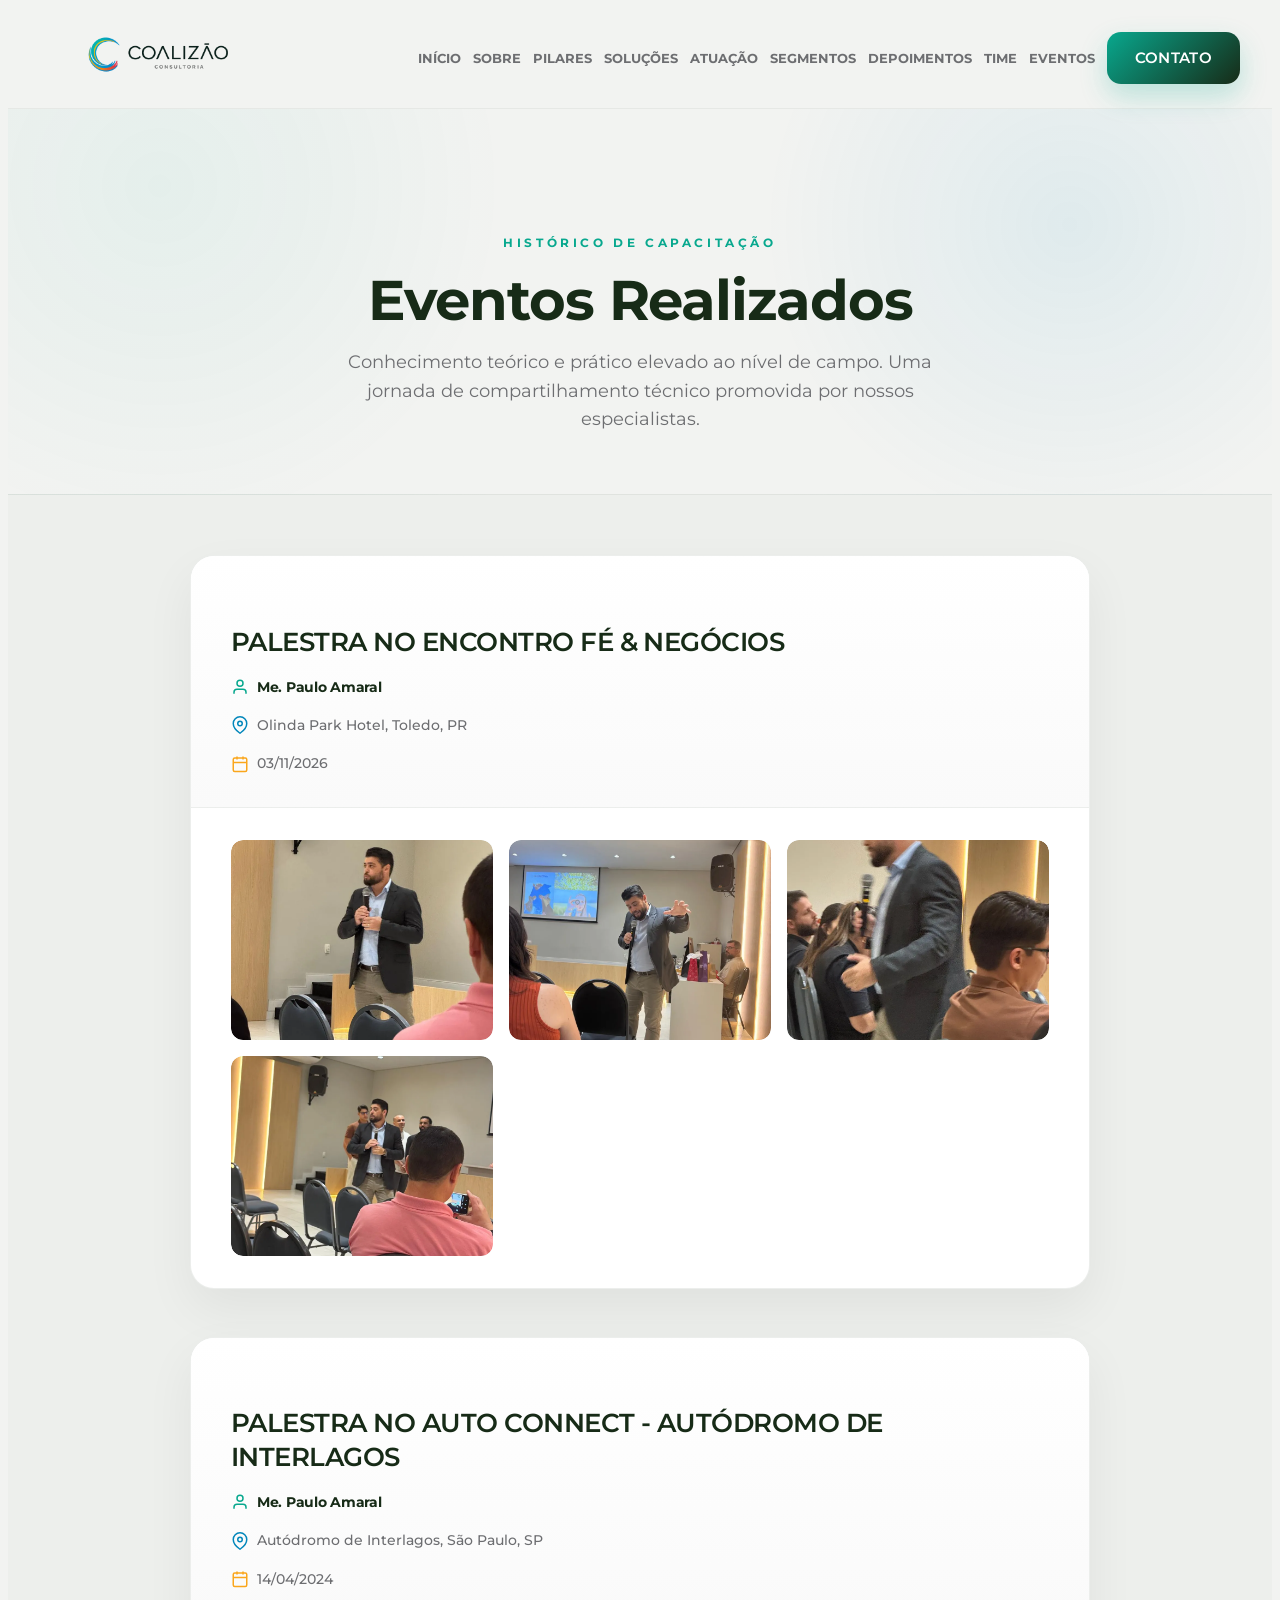
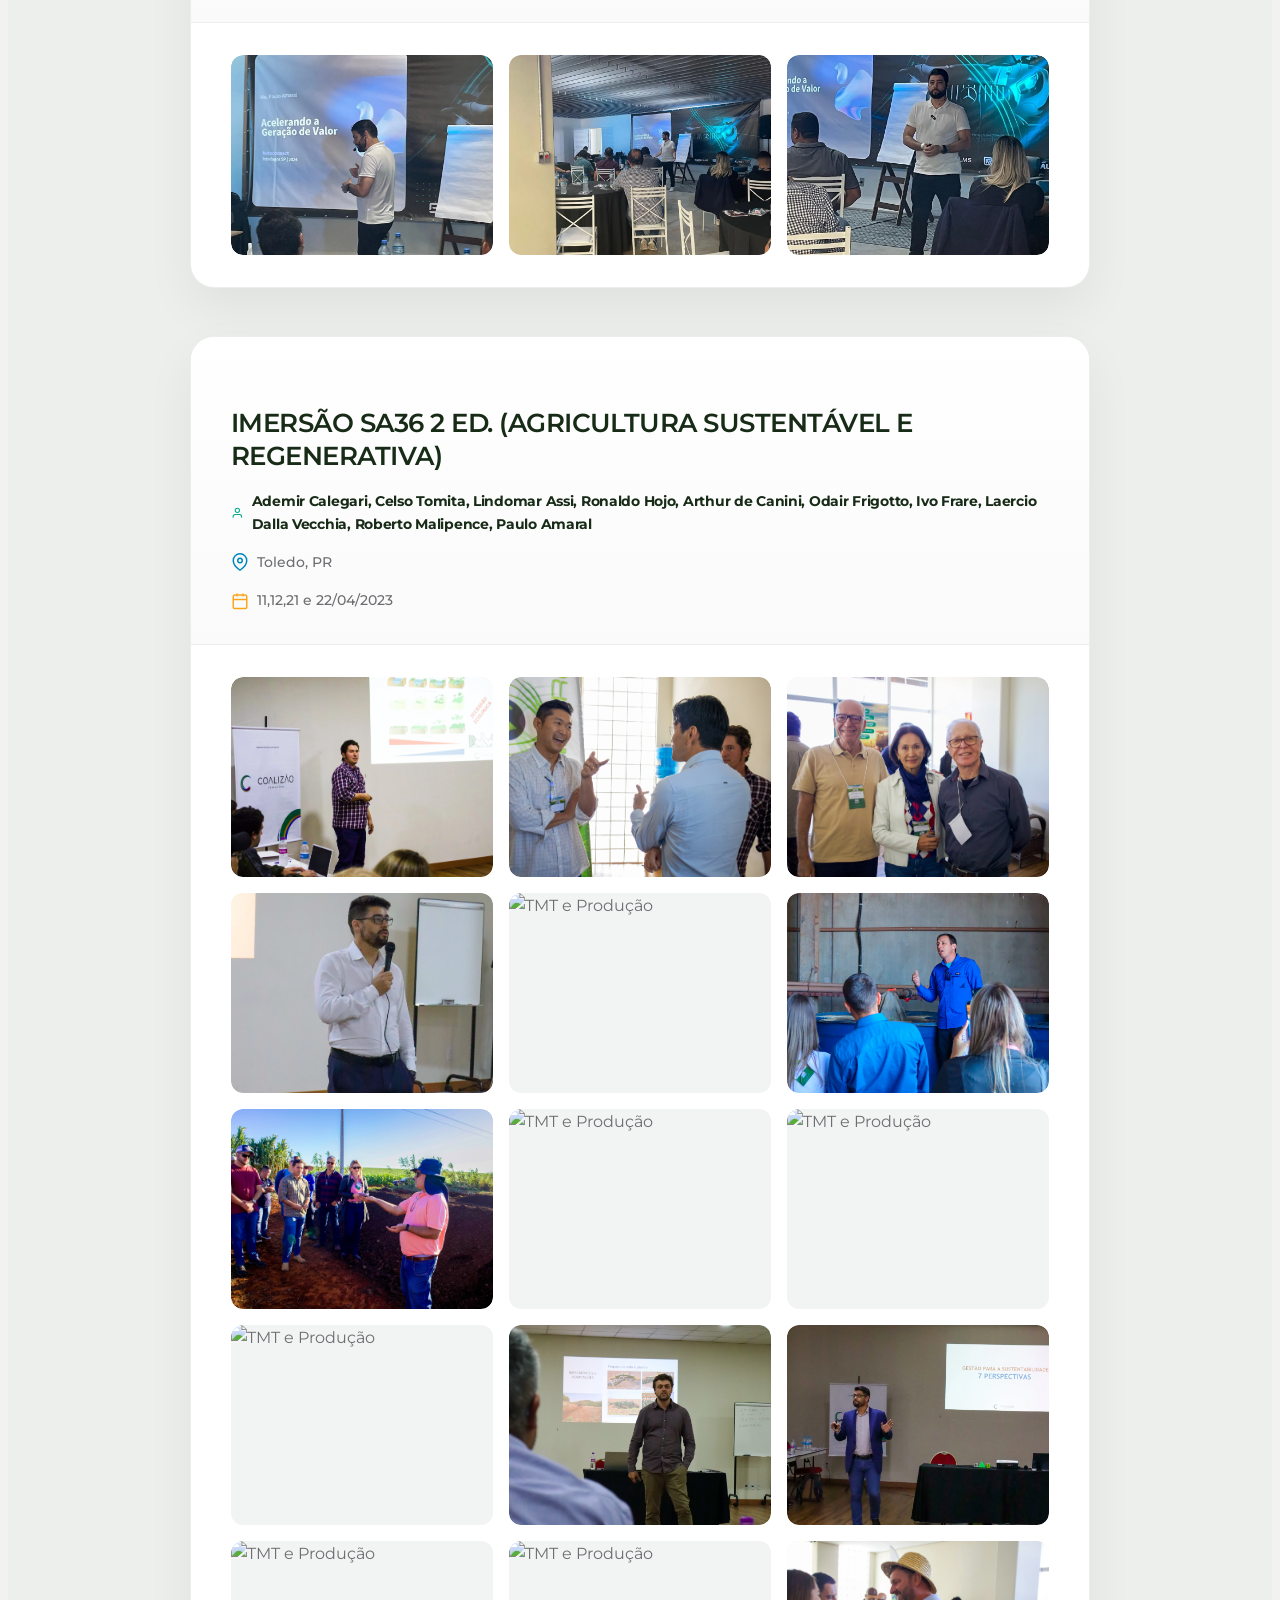
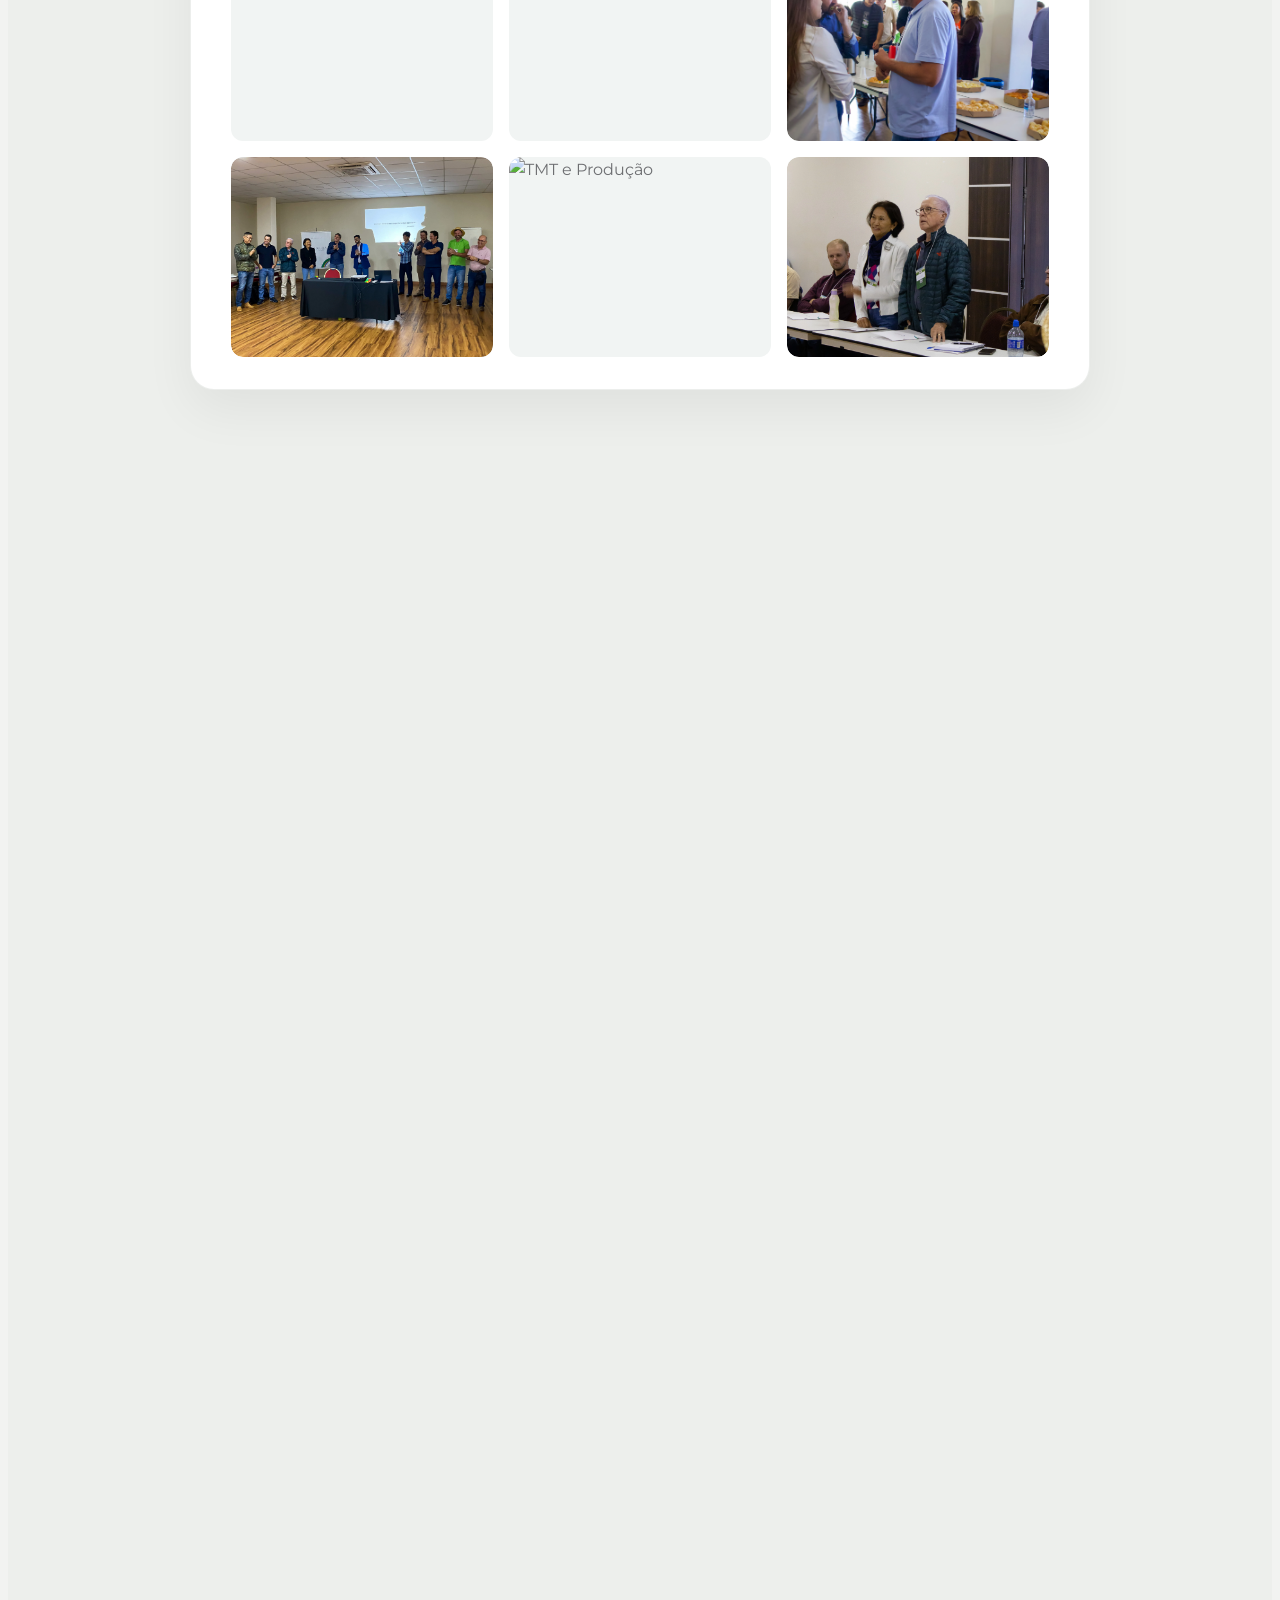
==== commit 01bbb4dd: "atualizacao 02" ====
--- a/eventos.html
+++ b/eventos.html
@@ -275,7 +275,7 @@
         <article class="event-card reveal">
           <div class="event-header">
             <span class="eyebrow"></span>
-            <h3>PALESTRA NO ENCONOTRO FÉ & NEGÓCIOS</h3>
+            <h3>PALESTRA NO ENCONTRO FÉ & NEGÓCIOS</h3>
             <div class="event-meta">
               <div style="width: 100%;">
                 <svg width="18" height="18" viewBox="0 0 24 24" fill="none" stroke="var(--teal)" stroke-width="2">
@@ -289,7 +289,7 @@
                   <path d="M21 10c0 7-9 13-9 13s-9-6-9-13a9 9 0 0 1 18 0z" />
                   <circle cx="12" cy="10" r="3" />
                 </svg>
-                <span>Toledo, PR</span>
+                <span>Olinda Park Hotel, Toledo, PR</span>
               </div>
               <div style="width: 100%;">
                 <svg width="18" height="18" viewBox="0 0 24 24" fill="none" stroke="var(--orange)" stroke-width="2">
@@ -304,10 +304,10 @@
           </div>
           <div class="event-body">
             <div class="event-gallery" style="grid-template-columns: repeat(3, 1fr);">
-              <div><img src="imagens_eventos/74.jpeg" alt="TMT e Produção" loading="lazy"></div>
-              <div><img src="imagens_eventos/75.jpeg" alt="TMT e Produção" loading="lazy"></div>
-              <div><img src="imagens_eventos/98.jpeg" alt="TMT e Produção" loading="lazy"></div>
-              <div><img src="imagens_eventos/99.jpeg" alt="TMT e Produção" loading="lazy"></div>
+              <div><img src="imagens_alteradas/74.webp" alt="TMT e Produção" loading="lazy"></div>
+              <div><img src="imagens_alteradas/75.webp" alt="TMT e Produção" loading="lazy"></div>
+              <div><img src="imagens_alteradas/98.webp" alt="TMT e Produção" loading="lazy"></div>
+              <div><img src="imagens_alteradas/99.webp" alt="TMT e Produção" loading="lazy"></div>
             </div>
           </div>
         </article>
@@ -344,9 +344,9 @@
           </div>
           <div class="event-body">
             <div class="event-gallery" style="grid-template-columns: repeat(3, 1fr);">
-              <div><img src="imagens_eventos/76.jpg" alt="TMT e Produção" loading="lazy"></div>
-              <div><img src="imagens_eventos/77.jpg" alt="TMT e Produção" loading="lazy"></div>
-              <div><img src="imagens_eventos/78.jpg" alt="TMT e Produção" loading="lazy"></div>
+              <div><img src="imagens_alteradas/76.webp" alt="TMT e Produção" loading="lazy"></div>
+              <div><img src="imagens_alteradas/77.webp" alt="TMT e Produção" loading="lazy"></div>
+              <div><img src="imagens_alteradas/78.webp" alt="TMT e Produção" loading="lazy"></div>
             </div>
           </div>
         </article>
@@ -384,24 +384,24 @@
           </div>
           <div class="event-body">
             <div class="event-gallery" style="grid-template-columns: repeat(3, 1fr);">
-              <div><img src="imagens_eventos/80.jpeg" alt="TMT e Produção" loading="lazy"></div>
-              <div><img src="imagens_eventos/81.jpeg" alt="TMT e Produção" loading="lazy"></div>
-              <div><img src="imagens_eventos/82.jpeg" alt="TMT e Produção" loading="lazy"></div>
-              <div><img src="imagens_eventos/83.jpeg" alt="TMT e Produção" loading="lazy"></div>
-              <div><img src="imagens_eventos/84.jpeg" alt="TMT e Produção" loading="lazy"></div>
-              <div><img src="imagens_eventos/85.jpeg" alt="TMT e Produção" loading="lazy"></div>
-              <div><img src="imagens_eventos/86.jpeg" alt="TMT e Produção" loading="lazy"></div>
-              <div><img src="imagens_eventos/87.jpeg" alt="TMT e Produção" loading="lazy"></div>
-              <div><img src="imagens_eventos/88.jpeg" alt="TMT e Produção" loading="lazy"></div>
-              <div><img src="imagens_eventos/89.jpeg" alt="TMT e Produção" loading="lazy"></div>
-              <div><img src="imagens_eventos/90.jpeg" alt="TMT e Produção" loading="lazy"></div>
-              <div><img src="imagens_eventos/91.jpeg" alt="TMT e Produção" loading="lazy"></div>
-              <div><img src="imagens_eventos/92.jpeg" alt="TMT e Produção" loading="lazy"></div>
-              <div><img src="imagens_eventos/93.jpeg" alt="TMT e Produção" loading="lazy"></div>
-              <div><img src="imagens_eventos/94.jpeg" alt="TMT e Produção" loading="lazy"></div>
-              <div><img src="imagens_eventos/95.jpeg" alt="TMT e Produção" loading="lazy"></div>
-              <div><img src="imagens_eventos/96.jpeg" alt="TMT e Produção" loading="lazy"></div>
-              <div><img src="imagens_eventos/97.jpeg" alt="TMT e Produção" loading="lazy"></div>
+              <div><img src="imagens_alteradas/80.webp" alt="TMT e Produção" loading="lazy"></div>
+              <div><img src="imagens_alteradas/81.webp" alt="TMT e Produção" loading="lazy"></div>
+              <div><img src="imagens_alteradas/82.webp" alt="TMT e Produção" loading="lazy"></div>
+              <div><img src="imagens_alteradas/83.webp" alt="TMT e Produção" loading="lazy"></div>
+              <div><img src="imagens_alteradas/84.webp" alt="TMT e Produção" loading="lazy"></div>
+              <div><img src="imagens_alteradas/85.webp" alt="TMT e Produção" loading="lazy"></div>
+              <div><img src="imagens_alteradas/86.webp" alt="TMT e Produção" loading="lazy"></div>
+              <div><img src="imagens_alteradas/87.webp" alt="TMT e Produção" loading="lazy"></div>
+              <div><img src="imagens_alteradas/88.webp" alt="TMT e Produção" loading="lazy"></div>
+              <div><img src="imagens_alteradas/89.webp" alt="TMT e Produção" loading="lazy"></div>
+              <div><img src="imagens_alteradas/90.webp" alt="TMT e Produção" loading="lazy"></div>
+              <div><img src="imagens_alteradas/91.webp" alt="TMT e Produção" loading="lazy"></div>
+              <div><img src="imagens_alteradas/92.webp" alt="TMT e Produção" loading="lazy"></div>
+              <div><img src="imagens_alteradas/93.webp" alt="TMT e Produção" loading="lazy"></div>
+              <div><img src="imagens_alteradas/94.webp" alt="TMT e Produção" loading="lazy"></div>
+              <div><img src="imagens_alteradas/95.webp" alt="TMT e Produção" loading="lazy"></div>
+              <div><img src="imagens_alteradas/96.webp" alt="TMT e Produção" loading="lazy"></div>
+              <div><img src="imagens_alteradas/97.webp" alt="TMT e Produção" loading="lazy"></div>
             </div>
           </div>
         </article>
@@ -439,32 +439,32 @@
           </div>
           <div class="event-body">
             <div class="event-gallery" style="grid-template-columns: repeat(3, 1fr);">
-              <div><img src="imagens_eventos/100.jpg" alt="TMT e Produção" loading="lazy"></div>
-              <div><img src="imagens_eventos/101.jpg" alt="TMT e Produção" loading="lazy"></div>
-              <div><img src="imagens_eventos/102.jpg" alt="TMT e Produção" loading="lazy"></div>
-              <div><img src="imagens_eventos/103.jpg" alt="TMT e Produção" loading="lazy"></div>
-              <div><img src="imagens_eventos/104.jpg" alt="TMT e Produção" loading="lazy"></div>
-              <div><img src="imagens_eventos/105.jpg" alt="TMT e Produção" loading="lazy"></div>
-              <div><img src="imagens_eventos/106.jpg" alt="TMT e Produção" loading="lazy"></div>
-              <div><img src="imagens_eventos/107.jpg" alt="TMT e Produção" loading="lazy"></div>
-              <div><img src="imagens_eventos/108.jpg" alt="TMT e Produção" loading="lazy"></div>
-              <div><img src="imagens_eventos/109.jpg" alt="TMT e Produção" loading="lazy"></div>
-              <div><img src="imagens_eventos/110.jpg" alt="TMT e Produção" loading="lazy"></div>
-              <div><img src="imagens_eventos/111.jpg" alt="TMT e Produção" loading="lazy"></div>
-              <div><img src="imagens_eventos/112.jpg" alt="TMT e Produção" loading="lazy"></div>
-              <div><img src="imagens_eventos/113.jpg" alt="TMT e Produção" loading="lazy"></div>
-              <div><img src="imagens_eventos/114.jpg" alt="TMT e Produção" loading="lazy"></div>
-              <div><img src="imagens_eventos/115.jpg" alt="TMT e Produção" loading="lazy"></div>
-              <div><img src="imagens_eventos/116.jpg" alt="TMT e Produção" loading="lazy"></div>
-              <div><img src="imagens_eventos/117.jpg" alt="TMT e Produção" loading="lazy"></div>
-              <div><img src="imagens_eventos/118.jpg" alt="TMT e Produção" loading="lazy"></div>
-              <div><img src="imagens_eventos/119.jpg" alt="TMT e Produção" loading="lazy"></div>
-              <div><img src="imagens_eventos/120.jpg" alt="TMT e Produção" loading="lazy"></div>
-              <div><img src="imagens_eventos/121.jpg" alt="TMT e Produção" loading="lazy"></div>
-              <div><img src="imagens_eventos/122.jpg" alt="TMT e Produção" loading="lazy"></div>
-              <div><img src="imagens_eventos/123.jpg" alt="TMT e Produção" loading="lazy"></div>
-              <div><img src="imagens_eventos/124.jpg" alt="TMT e Produção" loading="lazy"></div>
-              <div><img src="imagens_eventos/125.jpg" alt="TMT e Produção" loading="lazy"></div>
+              <div><img src="imagens_alteradas/100.webp" alt="TMT e Produção" loading="lazy"></div>
+              <div><img src="imagens_alteradas/101.webp" alt="TMT e Produção" loading="lazy"></div>
+              <div><img src="imagens_alteradas/102.webp" alt="TMT e Produção" loading="lazy"></div>
+              <div><img src="imagens_alteradas/103.webp" alt="TMT e Produção" loading="lazy"></div>
+              <div><img src="imagens_alteradas/104.webp" alt="TMT e Produção" loading="lazy"></div>
+              <div><img src="imagens_alteradas/105.webp" alt="TMT e Produção" loading="lazy"></div>
+              <div><img src="imagens_alteradas/106.webp" alt="TMT e Produção" loading="lazy"></div>
+              <div><img src="imagens_alteradas/107.webp" alt="TMT e Produção" loading="lazy"></div>
+              <div><img src="imagens_alteradas/108.webp" alt="TMT e Produção" loading="lazy"></div>
+              <div><img src="imagens_alteradas/109.webp" alt="TMT e Produção" loading="lazy"></div>
+              <div><img src="imagens_alteradas/110.webp" alt="TMT e Produção" loading="lazy"></div>
+              <div><img src="imagens_alteradas/111.webp" alt="TMT e Produção" loading="lazy"></div>
+              <div><img src="imagens_alteradas/112.webp" alt="TMT e Produção" loading="lazy"></div>
+              <div><img src="imagens_alteradas/113.webp" alt="TMT e Produção" loading="lazy"></div>
+              <div><img src="imagens_alteradas/114.webp" alt="TMT e Produção" loading="lazy"></div>
+              <div><img src="imagens_alteradas/115.webp" alt="TMT e Produção" loading="lazy"></div>
+              <div><img src="imagens_alteradas/116.webp" alt="TMT e Produção" loading="lazy"></div>
+              <div><img src="imagens_alteradas/117.webp" alt="TMT e Produção" loading="lazy"></div>
+              <div><img src="imagens_alteradas/118.webp" alt="TMT e Produção" loading="lazy"></div>
+              <div><img src="imagens_alteradas/119.webp" alt="TMT e Produção" loading="lazy"></div>
+              <div><img src="imagens_alteradas/120.webp" alt="TMT e Produção" loading="lazy"></div>
+              <div><img src="imagens_alteradas/121.webp" alt="TMT e Produção" loading="lazy"></div>
+              <div><img src="imagens_alteradas/122.webp" alt="TMT e Produção" loading="lazy"></div>
+              <div><img src="imagens_alteradas/123.webp" alt="TMT e Produção" loading="lazy"></div>
+              <div><img src="imagens_alteradas/124.webp" alt="TMT e Produção" loading="lazy"></div>
+              <div><img src="imagens_alteradas/125.webp" alt="TMT e Produção" loading="lazy"></div>
             </div>
           </div>
         </article>
@@ -486,7 +486,7 @@
                   <path d="M21 10c0 7-9 13-9 13s-9-6-9-13a9 9 0 0 1 18 0z" />
                   <circle cx="12" cy="10" r="3" />
                 </svg>
-                <span>Mercado Municipapl de Curitiba, Curitiba, PR</span>
+                <span>Mercado Municipal de Curitiba, Curitiba, PR</span>
               </div>
               <div style="width: 100%;">
                 <svg width="18" height="18" viewBox="0 0 24 24" fill="none" stroke="var(--orange)" stroke-width="2">
@@ -501,29 +501,29 @@
           </div>
           <div class="event-body">
             <div class="event-gallery" style="grid-template-columns: repeat(3, 1fr);">
-              <div><img src="imagens_eventos/126.jpg" alt="TMT e Produção" loading="lazy"></div>
-              <div><img src="imagens_eventos/127.jpg" alt="TMT e Produção" loading="lazy"></div>
-              <div><img src="imagens_eventos/128.jpg" alt="TMT e Produção" loading="lazy"></div>
-              <div><img src="imagens_eventos/129.jpg" alt="TMT e Produção" loading="lazy"></div>
-              <div><img src="imagens_eventos/130.jpg" alt="TMT e Produção" loading="lazy"></div>
-              <div><img src="imagens_eventos/131.jpg" alt="TMT e Produção" loading="lazy"></div>
-              <div><img src="imagens_eventos/132.jpg" alt="TMT e Produção" loading="lazy"></div>
-              <div><img src="imagens_eventos/133.jpg" alt="TMT e Produção" loading="lazy"></div>
-              <div><img src="imagens_eventos/134.jpg" alt="TMT e Produção" loading="lazy"></div>
-              <div><img src="imagens_eventos/135.jpg" alt="TMT e Produção" loading="lazy"></div>
-              <div><img src="imagens_eventos/136.jpg" alt="TMT e Produção" loading="lazy"></div>
-              <div><img src="imagens_eventos/137.jpg" alt="TMT e Produção" loading="lazy"></div>
-              <div><img src="imagens_eventos/138.jpg" alt="TMT e Produção" loading="lazy"></div>
-              <div><img src="imagens_eventos/139.jpg" alt="TMT e Produção" loading="lazy"></div>
-              <div><img src="imagens_eventos/140.jpg" alt="TMT e Produção" loading="lazy"></div>
-            </div>
-          </div>
-        </article>
-
-        <article class="event-card reveal">
-          <div class="event-header">
-            <span class="eyebrow"></span>
-            <h3>PALESTRA E COORDENAÇÃO DE PLANEJAMENTO DO SEMINÁRIO DA APROJAPE</h3>
+              <div><img src="imagens_alteradas/126.webp" alt="TMT e Produção" loading="lazy"></div>
+              <div><img src="imagens_alteradas/127.webp" alt="TMT e Produção" loading="lazy"></div>
+              <div><img src="imagens_alteradas/128.webp" alt="TMT e Produção" loading="lazy"></div>
+              <div><img src="imagens_alteradas/129.webp" alt="TMT e Produção" loading="lazy"></div>
+              <div><img src="imagens_alteradas/130.webp" alt="TMT e Produção" loading="lazy"></div>
+              <div><img src="imagens_alteradas/131.webp" alt="TMT e Produção" loading="lazy"></div>
+              <div><img src="imagens_alteradas/132.webp" alt="TMT e Produção" loading="lazy"></div>
+              <div><img src="imagens_alteradas/133.webp" alt="TMT e Produção" loading="lazy"></div>
+              <div><img src="imagens_alteradas/134.webp" alt="TMT e Produção" loading="lazy"></div>
+              <div><img src="imagens_alteradas/135.webp" alt="TMT e Produção" loading="lazy"></div>
+              <div><img src="imagens_alteradas/136.webp" alt="TMT e Produção" loading="lazy"></div>
+              <div><img src="imagens_alteradas/137.webp" alt="TMT e Produção" loading="lazy"></div>
+              <div><img src="imagens_alteradas/138.webp" alt="TMT e Produção" loading="lazy"></div>
+              <div><img src="imagens_alteradas/139.webp" alt="TMT e Produção" loading="lazy"></div>
+              <div><img src="imagens_alteradas/140.webp" alt="TMT e Produção" loading="lazy"></div>
+            </div>
+          </div>
+        </article>
+
+        <article class="event-card reveal">
+          <div class="event-header">
+            <span class="eyebrow"></span>
+            <h3>PALESTRA E COORDENAÇÃO DA REESTRUTURAÇÃO ASSOCIATIVA NO SEMINÁRIO DA APROJAPE</h3>
             <div class="event-meta">
               <div style="width: 100%;">
                 <svg width="18" height="18" viewBox="0 0 24 24" fill="none" stroke="var(--teal)" stroke-width="2">
@@ -552,14 +552,14 @@
           </div>
           <div class="event-body">
             <div class="event-gallery" style="grid-template-columns: repeat(3, 1fr);">
-              <div><img src="imagens_eventos/141.jpg" alt="TMT e Produção" loading="lazy"></div>
-              <div><img src="imagens_eventos/142.jpg" alt="TMT e Produção" loading="lazy"></div>
-              <div><img src="imagens_eventos/143.jpg" alt="TMT e Produção" loading="lazy"></div>
-              <div><img src="imagens_eventos/144.jpg" alt="TMT e Produção" loading="lazy"></div>
-              <div><img src="imagens_eventos/145.jpg" alt="TMT e Produção" loading="lazy"></div>
-              <div><img src="imagens_eventos/146.jpg" alt="TMT e Produção" loading="lazy"></div>
-              <div><img src="imagens_eventos/147.jpg" alt="TMT e Produção" loading="lazy"></div>
-              <div><img src="imagens_eventos/148.jpg" alt="TMT e Produção" loading="lazy"></div>
+              <div><img src="imagens_alteradas/141.webp" alt="TMT e Produção" loading="lazy"></div>
+              <div><img src="imagens_alteradas/142.webp" alt="TMT e Produção" loading="lazy"></div>
+              <div><img src="imagens_alteradas/143.webp" alt="TMT e Produção" loading="lazy"></div>
+              <div><img src="imagens_alteradas/144.webp" alt="TMT e Produção" loading="lazy"></div>
+              <div><img src="imagens_alteradas/145.webp" alt="TMT e Produção" loading="lazy"></div>
+              <div><img src="imagens_alteradas/146.webp" alt="TMT e Produção" loading="lazy"></div>
+              <div><img src="imagens_alteradas/147.webp" alt="TMT e Produção" loading="lazy"></div>
+              <div><img src="imagens_alteradas/148.webp" alt="TMT e Produção" loading="lazy"></div>
             </div>
           </div>
         </article>
@@ -596,13 +596,13 @@
           </div>
           <div class="event-body">
             <div class="event-gallery" style="grid-template-columns: repeat(3, 1fr);">
-              <div><img src="imagens_eventos/67.avif" alt="TMT e Produção" loading="lazy"></div>
-              <div><img src="imagens_eventos/68.avif" alt="TMT e Produção" loading="lazy"></div>
-              <div><img src="imagens_eventos/69.avif" alt="TMT e Produção" loading="lazy"></div>
-              <div><img src="imagens_eventos/70.avif" alt="TMT e Produção" loading="lazy"></div>
-              <div><img src="imagens_eventos/71.avif" alt="TMT e Produção" loading="lazy"></div>
-              <div><img src="imagens_eventos/72.avif" alt="TMT e Produção" loading="lazy"></div>
-              <div><img src="imagens_eventos/73.avif" alt="TMT e Produção" loading="lazy"></div>
+              <div><img src="imagens_alteradas/53.webp" alt="TMT e Produção" loading="lazy"></div>
+              <div><img src="imagens_alteradas/54.webp" alt="TMT e Produção" loading="lazy"></div>
+              <div><img src="imagens_alteradas/55.webp" alt="TMT e Produção" loading="lazy"></div>
+              <div><img src="imagens_alteradas/56.webp" alt="TMT e Produção" loading="lazy"></div>
+              <div><img src="imagens_alteradas/57.webp" alt="TMT e Produção" loading="lazy"></div>
+              <div><img src="imagens_alteradas/58.webp" alt="TMT e Produção" loading="lazy"></div>
+              <div><img src="imagens_alteradas/59.webp" alt="TMT e Produção" loading="lazy"></div>
             </div>
           </div>
         </article>
@@ -639,12 +639,12 @@
           </div>
           <div class="event-body">
             <div class="event-gallery" style="grid-template-columns: repeat(3, 1fr);">
-              <div><img src="imagens_eventos/61.avif" alt="TMT e Produção" loading="lazy"></div>
-              <div><img src="imagens_eventos/62.avif" alt="TMT e Produção" loading="lazy"></div>
-              <div><img src="imagens_eventos/63.avif" alt="TMT e Produção" loading="lazy"></div>
-              <div><img src="imagens_eventos/64.avif" alt="TMT e Produção" loading="lazy"></div>
-              <div><img src="imagens_eventos/65.avif" alt="TMT e Produção" loading="lazy"></div>
-              <div><img src="imagens_eventos/66.avif" alt="TMT e Produção" loading="lazy"></div>
+              <div><img src="imagens_alteradas/61.webp" alt="TMT e Produção" loading="lazy"></div>
+              <div><img src="imagens_alteradas/62.webp" alt="TMT e Produção" loading="lazy"></div>
+              <div><img src="imagens_alteradas/63.webp" alt="TMT e Produção" loading="lazy"></div>
+              <div><img src="imagens_alteradas/64.webp" alt="TMT e Produção" loading="lazy"></div>
+              <div><img src="imagens_alteradas/65.webp" alt="TMT e Produção" loading="lazy"></div>
+              <div><img src="imagens_alteradas/66.webp" alt="TMT e Produção" loading="lazy"></div>
             </div>
           </div>
         </article>
@@ -681,14 +681,13 @@
           </div>
           <div class="event-body">
             <div class="event-gallery" style="grid-template-columns: repeat(3, 1fr);">
-              <div><img src="imagens_eventos/53.avif" alt="TMT e Produção" loading="lazy"></div>
-              <div><img src="imagens_eventos/54.avif" alt="TMT e Produção" loading="lazy"></div>
-              <div><img src="imagens_eventos/55.avif" alt="TMT e Produção" loading="lazy"></div>
-              <div><img src="imagens_eventos/56.avif" alt="TMT e Produção" loading="lazy"></div>
-              <div><img src="imagens_eventos/57.avif" alt="TMT e Produção" loading="lazy"></div>
-              <div><img src="imagens_eventos/58.avif" alt="TMT e Produção" loading="lazy"></div>
-              <div><img src="imagens_eventos/59.avif" alt="TMT e Produção" loading="lazy"></div>
-              <div><img src="imagens_eventos/60.avif" alt="TMT e Produção" loading="lazy"></div>
+              <div><img src="imagens_alteradas/67.webp" alt="TMT e Produção" loading="lazy"></div>
+              <div><img src="imagens_alteradas/68.webp" alt="TMT e Produção" loading="lazy"></div>
+              <div><img src="imagens_alteradas/69.webp" alt="TMT e Produção" loading="lazy"></div>
+              <div><img src="imagens_alteradas/70.webp" alt="TMT e Produção" loading="lazy"></div>
+              <div><img src="imagens_alteradas/71.webp" alt="TMT e Produção" loading="lazy"></div>
+              <div><img src="imagens_alteradas/72.webp" alt="TMT e Produção" loading="lazy"></div>
+              <div><img src="imagens_alteradas/73.webp" alt="TMT e Produção" loading="lazy"></div>
             </div>
           </div>
         </article>
@@ -725,12 +724,12 @@
           </div>
           <div class="event-body">
             <div class="event-gallery" style="grid-template-columns: repeat(3, 1fr);">
-              <div><img src="imagens_eventos/47.avif" alt="TMT e Produção" loading="lazy"></div>
-              <div><img src="imagens_eventos/48.avif" alt="TMT e Produção" loading="lazy"></div>
-              <div><img src="imagens_eventos/49.avif" alt="TMT e Produção" loading="lazy"></div>
-              <div><img src="imagens_eventos/50.avif" alt="TMT e Produção" loading="lazy"></div>
-              <div><img src="imagens_eventos/51.avif" alt="TMT e Produção" loading="lazy"></div>
-              <div><img src="imagens_eventos/52.avif" alt="TMT e Produção" loading="lazy"></div>
+              <div><img src="imagens_alteradas/47.webp" alt="TMT e Produção" loading="lazy"></div>
+              <div><img src="imagens_alteradas/48.webp" alt="TMT e Produção" loading="lazy"></div>
+              <div><img src="imagens_alteradas/49.webp" alt="TMT e Produção" loading="lazy"></div>
+              <div><img src="imagens_alteradas/50.webp" alt="TMT e Produção" loading="lazy"></div>
+              <div><img src="imagens_alteradas/51.webp" alt="TMT e Produção" loading="lazy"></div>
+              <div><img src="imagens_alteradas/52.webp" alt="TMT e Produção" loading="lazy"></div>
             </div>
           </div>
         </article>
@@ -768,8 +767,8 @@
           </div>
           <div class="event-body">
             <div class="event-gallery" style="grid-template-columns: repeat(3, 1fr);">
-              <div><img src="imagens_eventos/45.avif" alt="TMT e Produção" loading="lazy"></div>
-              <div><img src="imagens_eventos/46.avif" alt="TMT e Produção" loading="lazy"></div>
+              <div><img src="imagens_alteradas/45.webp" alt="TMT e Produção" loading="lazy"></div>
+              <div><img src="imagens_alteradas/46.webp" alt="TMT e Produção" loading="lazy"></div>
             </div>
           </div>
         </article>
@@ -806,8 +805,8 @@
           </div>
           <div class="event-body">
             <div class="event-gallery" style="grid-template-columns: repeat(3, 1fr);">
-              <div><img src="imagens_eventos/43.avif" alt="TMT e Produção" loading="lazy"></div>
-              <div><img src="imagens_eventos/44.avif" alt="TMT e Produção" loading="lazy"></div>
+              <div><img src="imagens_alteradas/43.webp" alt="TMT e Produção" loading="lazy"></div>
+              <div><img src="imagens_alteradas/44.webp" alt="TMT e Produção" loading="lazy"></div>
             </div>
           </div>
         </article>
@@ -844,10 +843,10 @@
           </div>
           <div class="event-body">
             <div class="event-gallery" style="grid-template-columns: repeat(3, 1fr);">
-              <div><img src="imagens_eventos/39.avif" alt="TMT e Produção" loading="lazy"></div>
-              <div><img src="imagens_eventos/40.avif" alt="TMT e Produção" loading="lazy"></div>
-              <div><img src="imagens_eventos/41.avif" alt="TMT e Produção" loading="lazy"></div>
-              <div><img src="imagens_eventos/42.avif" alt="TMT e Produção" loading="lazy"></div>
+              <div><img src="imagens_alteradas/39.webp" alt="TMT e Produção" loading="lazy"></div>
+              <div><img src="imagens_alteradas/40.webp" alt="TMT e Produção" loading="lazy"></div>
+              <div><img src="imagens_alteradas/41.webp" alt="TMT e Produção" loading="lazy"></div>
+              <div><img src="imagens_alteradas/42.webp" alt="TMT e Produção" loading="lazy"></div>
             </div>
           </div>
         </article>
@@ -884,11 +883,11 @@
           </div>
           <div class="event-body">
             <div class="event-gallery" style="grid-template-columns: repeat(3, 1fr);">
-              <div><img src="imagens_eventos/34.avif" alt="TMT e Produção" loading="lazy"></div>
-              <div><img src="imagens_eventos/35.avif" alt="TMT e Produção" loading="lazy"></div>
-              <div><img src="imagens_eventos/36.avif" alt="TMT e Produção" loading="lazy"></div>
-              <div><img src="imagens_eventos/37.avif" alt="TMT e Produção" loading="lazy"></div>
-              <div><img src="imagens_eventos/38.avif" alt="TMT e Produção" loading="lazy"></div>
+              <div><img src="imagens_alteradas/34.webp" alt="TMT e Produção" loading="lazy"></div>
+              <div><img src="imagens_alteradas/35.webp" alt="TMT e Produção" loading="lazy"></div>
+              <div><img src="imagens_alteradas/36.webp" alt="TMT e Produção" loading="lazy"></div>
+              <div><img src="imagens_alteradas/37.webp" alt="TMT e Produção" loading="lazy"></div>
+              <div><img src="imagens_alteradas/38.webp" alt="TMT e Produção" loading="lazy"></div>
             </div>
           </div>
         </article>
@@ -925,12 +924,12 @@
           </div>
           <div class="event-body">
             <div class="event-gallery" style="grid-template-columns: repeat(3, 1fr);">
-              <div><img src="imagens_eventos/28.avif" alt="TMT e Produção" loading="lazy"></div>
-              <div><img src="imagens_eventos/29.avif" alt="TMT e Produção" loading="lazy"></div>
-              <div><img src="imagens_eventos/30.avif" alt="TMT e Produção" loading="lazy"></div>
-              <div><img src="imagens_eventos/31.avif" alt="TMT e Produção" loading="lazy"></div>
-              <div><img src="imagens_eventos/32.avif" alt="TMT e Produção" loading="lazy"></div>
-              <div><img src="imagens_eventos/33.avif" alt="TMT e Produção" loading="lazy"></div>
+              <div><img src="imagens_alteradas/28.webp" alt="TMT e Produção" loading="lazy"></div>
+              <div><img src="imagens_alteradas/29.webp" alt="TMT e Produção" loading="lazy"></div>
+              <div><img src="imagens_alteradas/30.webp" alt="TMT e Produção" loading="lazy"></div>
+              <div><img src="imagens_alteradas/31.webp" alt="TMT e Produção" loading="lazy"></div>
+              <div><img src="imagens_alteradas/32.webp" alt="TMT e Produção" loading="lazy"></div>
+              <div><img src="imagens_alteradas/33.webp" alt="TMT e Produção" loading="lazy"></div>
             </div>
           </div>
         </article>
@@ -967,14 +966,14 @@
           </div>
           <div class="event-body">
             <div class="event-gallery" style="grid-template-columns: repeat(3, 1fr);">
-              <div><img src="imagens_eventos/20.avif" alt="TMT e Produção" loading="lazy"></div>
-              <div><img src="imagens_eventos/21.avif" alt="TMT e Produção" loading="lazy"></div>
-              <div><img src="imagens_eventos/22.avif" alt="TMT e Produção" loading="lazy"></div>
-              <div><img src="imagens_eventos/23.avif" alt="TMT e Produção" loading="lazy"></div>
-              <div><img src="imagens_eventos/24.avif" alt="TMT e Produção" loading="lazy"></div>
-              <div><img src="imagens_eventos/25.avif" alt="TMT e Produção" loading="lazy"></div>
-              <div><img src="imagens_eventos/26.avif" alt="TMT e Produção" loading="lazy"></div>
-              <div><img src="imagens_eventos/27.avif" alt="TMT e Produção" loading="lazy"></div>
+              <div><img src="imagens_alteradas/20.webp" alt="TMT e Produção" loading="lazy"></div>
+              <div><img src="imagens_alteradas/21.webp" alt="TMT e Produção" loading="lazy"></div>
+              <div><img src="imagens_alteradas/22.webp" alt="TMT e Produção" loading="lazy"></div>
+              <div><img src="imagens_alteradas/23.webp" alt="TMT e Produção" loading="lazy"></div>
+              <div><img src="imagens_alteradas/24.webp" alt="TMT e Produção" loading="lazy"></div>
+              <div><img src="imagens_alteradas/25.webp" alt="TMT e Produção" loading="lazy"></div>
+              <div><img src="imagens_alteradas/26.webp" alt="TMT e Produção" loading="lazy"></div>
+              <div><img src="imagens_alteradas/27.webp" alt="TMT e Produção" loading="lazy"></div>
             </div>
           </div>
         </article>
@@ -1011,13 +1010,13 @@
           </div>
           <div class="event-body">
             <div class="event-gallery">
-              <div><img src="imagens_eventos/13.avif" alt="TMT e Produção" loading="lazy"></div>
-              <div><img src="imagens_eventos/14.avif" alt="TMT e Produção" loading="lazy"></div>
-              <div><img src="imagens_eventos/15.avif" alt="TMT e Produção" loading="lazy"></div>
-              <div><img src="imagens_eventos/16.avif" alt="TMT e Produção" loading="lazy"></div>
-              <div><img src="imagens_eventos/17.avif" alt="TMT e Produção" loading="lazy"></div>
-              <div><img src="imagens_eventos/18.avif" alt="TMT e Produção" loading="lazy"></div>
-              <div><img src="imagens_eventos/19.avif" alt="TMT e Produção" loading="lazy"></div>
+              <div><img src="imagens_alteradas/13.webp" alt="TMT e Produção" loading="lazy"></div>
+              <div><img src="imagens_alteradas/14.webp" alt="TMT e Produção" loading="lazy"></div>
+              <div><img src="imagens_alteradas/15.webp" alt="TMT e Produção" loading="lazy"></div>
+              <div><img src="imagens_alteradas/16.webp" alt="TMT e Produção" loading="lazy"></div>
+              <div><img src="imagens_alteradas/17.webp" alt="TMT e Produção" loading="lazy"></div>
+              <div><img src="imagens_alteradas/18.webp" alt="TMT e Produção" loading="lazy"></div>
+              <div><img src="imagens_alteradas/19.webp" alt="TMT e Produção" loading="lazy"></div>
             </div>
           </div>
         </article>
@@ -1054,11 +1053,11 @@
           </div>
           <div class="event-body">
             <div class="event-gallery">
-              <div><img src="imagens_eventos/08.avif" alt="Foto da multiplicação" loading="lazy"></div>
-              <div><img src="imagens_eventos/09.avif" alt="Foto da multiplicação" loading="lazy"></div>
-              <div><img src="imagens_eventos/10.avif" alt="Foto da multiplicação" loading="lazy"></div>
-              <div><img src="imagens_eventos/11.avif" alt="Foto da multiplicação" loading="lazy"></div>
-              <div><img src="imagens_eventos/12.avif" alt="Foto da multiplicação" loading="lazy"></div>
+              <div><img src="imagens_alteradas/08.webp" alt="Foto da multiplicação" loading="lazy"></div>
+              <div><img src="imagens_alteradas/09.webp" alt="Foto da multiplicação" loading="lazy"></div>
+              <div><img src="imagens_alteradas/10.webp" alt="Foto da multiplicação" loading="lazy"></div>
+              <div><img src="imagens_alteradas/11.webp" alt="Foto da multiplicação" loading="lazy"></div>
+              <div><img src="imagens_alteradas/12.webp" alt="Foto da multiplicação" loading="lazy"></div>
             </div>
           </div>
         </article>
@@ -1095,10 +1094,10 @@
           </div>
           <div class="event-body">
             <div class="event-gallery">
-              <div><img src="imagens_eventos/04.avif" alt="Foto da dinâmica biológica" loading="lazy"></div>
-              <div><img src="imagens_eventos/05.avif" alt="Foto da dinâmica biológica" loading="lazy"></div>
-              <div><img src="imagens_eventos/06.avif" alt="Foto da dinâmica biológica" loading="lazy"></div>
-              <div><img src="imagens_eventos/07.avif" alt="Foto da dinâmica biológica" loading="lazy"></div>
+              <div><img src="imagens_alteradas/04.webp" alt="Foto da dinâmica biológica" loading="lazy"></div>
+              <div><img src="imagens_alteradas/05.webp" alt="Foto da dinâmica biológica" loading="lazy"></div>
+              <div><img src="imagens_alteradas/06.webp" alt="Foto da dinâmica biológica" loading="lazy"></div>
+              <div><img src="imagens_alteradas/07.webp" alt="Foto da dinâmica biológica" loading="lazy"></div>
             </div>
           </div>
         </article>
@@ -1135,9 +1134,9 @@
           </div>
           <div class="event-body">
             <div class="event-gallery">
-              <div><img src="imagens_eventos/01.avif" alt="Foto do evento" loading="lazy"></div>
-              <div><img src="imagens_eventos/02.avif" alt="Foto do evento" loading="lazy"></div>
-              <div><img src="imagens_eventos/03.avif" alt="Foto do evento" loading="lazy"></div>
+              <div><img src="imagens_alteradas/01.webp" alt="Foto do evento" loading="lazy"></div>
+              <div><img src="imagens_alteradas/02.webp" alt="Foto do evento" loading="lazy"></div>
+              <div><img src="imagens_alteradas/03.webp" alt="Foto do evento" loading="lazy"></div>
             </div>
           </div>
         </article>
--- a/css/style.css
+++ b/css/style.css
@@ -1225,4 +1225,227 @@
   font-size: 14px;
   line-height: 1.5;
   margin: 0;
+}
+
+/* ===== AJUSTES RESPONSIVOS PONTUAIS E SEGUROS ===== */
+
+/* Título "Nossos Eventos" */
+#depoimentos .section-head.narrow,
+.eventos-head {
+  text-align: center;
+  margin: 0 auto 28px auto !important;
+  position: relative;
+  z-index: 10;
+}
+
+/* Garante espaço entre título e imagens */
+#depoimentos .gallery-slider-wrapper,
+.gallery-events-wrapper {
+  margin-top: 0 !important;
+  padding-top: 0 !important;
+}
+
+/* Galeria de eventos */
+.gallery-slide-events {
+  display: grid !important;
+  grid-template-columns: repeat(3, minmax(0, 1fr)) !important;
+  gap: 16px !important;
+  min-width: 100%;
+  height: auto !important;
+}
+
+.gallery-slide-events img {
+  width: 100%;
+  height: 240px;
+  object-fit: cover;
+  object-position: center;
+  border-radius: 12px;
+  display: block;
+}
+
+/* Depoimentos */
+.testimonial-slider-wrapper {
+  position: relative;
+  overflow: hidden;
+  border-radius: 28px;
+}
+
+.testimonial-slider {
+  display: flex;
+  transition: transform 0.6s ease;
+  will-change: transform;
+}
+
+.testimonial-slide {
+  min-width: 100%;
+  padding: 48px 32px;
+  display: flex;
+  align-items: center;
+  justify-content: center;
+  text-align: center;
+}
+
+.testimonial-content {
+  max-width: 700px;
+  position: relative;
+}
+
+.testimonial-text {
+  font-size: 24px;
+  line-height: 1.5;
+}
+
+.testimonial-controls {
+  position: absolute;
+  top: 50%;
+  left: 0;
+  right: 0;
+  display: flex;
+  justify-content: space-between;
+  padding: 0 16px;
+  transform: translateY(-50%);
+  pointer-events: none;
+  z-index: 5;
+}
+
+.test-btn {
+  width: 44px;
+  height: 44px;
+  border-radius: 50%;
+  pointer-events: auto;
+  flex-shrink: 0;
+}
+
+.testimonial-dots {
+  position: absolute;
+  bottom: 20px;
+  left: 0;
+  right: 0;
+  display: flex;
+  justify-content: center;
+  gap: 8px;
+  z-index: 5;
+  flex-wrap: wrap;
+}
+
+/* Pilares: só na seção pilares */
+@media (max-width: 820px) {
+
+  #pilares .grid,
+  #pilares .grid-3,
+  #pilares .grid-4,
+  .pilares-grid {
+    display: grid !important;
+    grid-template-columns: 1fr !important;
+  }
+}
+
+/* Time: só na seção time/equipe */
+@media (max-width: 980px) {
+
+  #time .grid,
+  #time .grid-3,
+  #time .grid-4,
+  #equipe .grid,
+  #equipe .grid-3,
+  #equipe .grid-4,
+  .team-grid,
+  .team-list {
+    display: grid !important;
+    grid-template-columns: 1fr !important;
+  }
+
+  .team-card,
+  .team-card-new {
+    width: 100% !important;
+    max-width: 100% !important;
+  }
+}
+
+/* Tablet */
+@media (max-width: 900px) {
+  .gallery-slide-events {
+    grid-template-columns: repeat(2, minmax(0, 1fr)) !important;
+  }
+
+  .gallery-slide-events img {
+    height: 220px;
+  }
+
+  .testimonial-text {
+    font-size: 20px;
+  }
+}
+
+/* Celular */
+@media (max-width: 640px) {
+  .gallery-slide-events {
+    grid-template-columns: 1fr !important;
+    gap: 12px !important;
+  }
+
+  .gallery-slide-events img {
+    height: 220px;
+  }
+
+  .testimonial-slide {
+    padding: 32px 18px 72px;
+  }
+
+  .testimonial-text {
+    font-size: 17px;
+    line-height: 1.55;
+  }
+
+  .testimonial-controls {
+    top: auto;
+    bottom: 48px;
+    transform: none;
+    padding: 0 8px;
+  }
+
+  .test-btn {
+    width: 36px;
+    height: 36px;
+  }
+
+  .testimonial-dots {
+    bottom: 12px;
+    gap: 6px;
+    padding: 0 8px;
+  }
+}
+
+/* ===== PILARES RESPONSIVO ===== */
+
+.pilares-wrap {
+  display: flex;
+  flex-wrap: wrap;
+  justify-content: center;
+  gap: 24px;
+  margin-top: 48px;
+}
+
+.pilares-wrap>* {
+  flex: 0 1 300px;
+}
+
+/* Tablet */
+@media (max-width: 1100px) {
+  .pilares-wrap>* {
+    flex: 0 1 45%;
+  }
+}
+
+/* Celular */
+@media (max-width: 640px) {
+  .pilares-wrap {
+    flex-direction: column;
+  }
+
+  .pilares-wrap>* {
+    flex: 0 0 100%;
+    width: 100%;
+    max-width: 100%;
+  }
 }
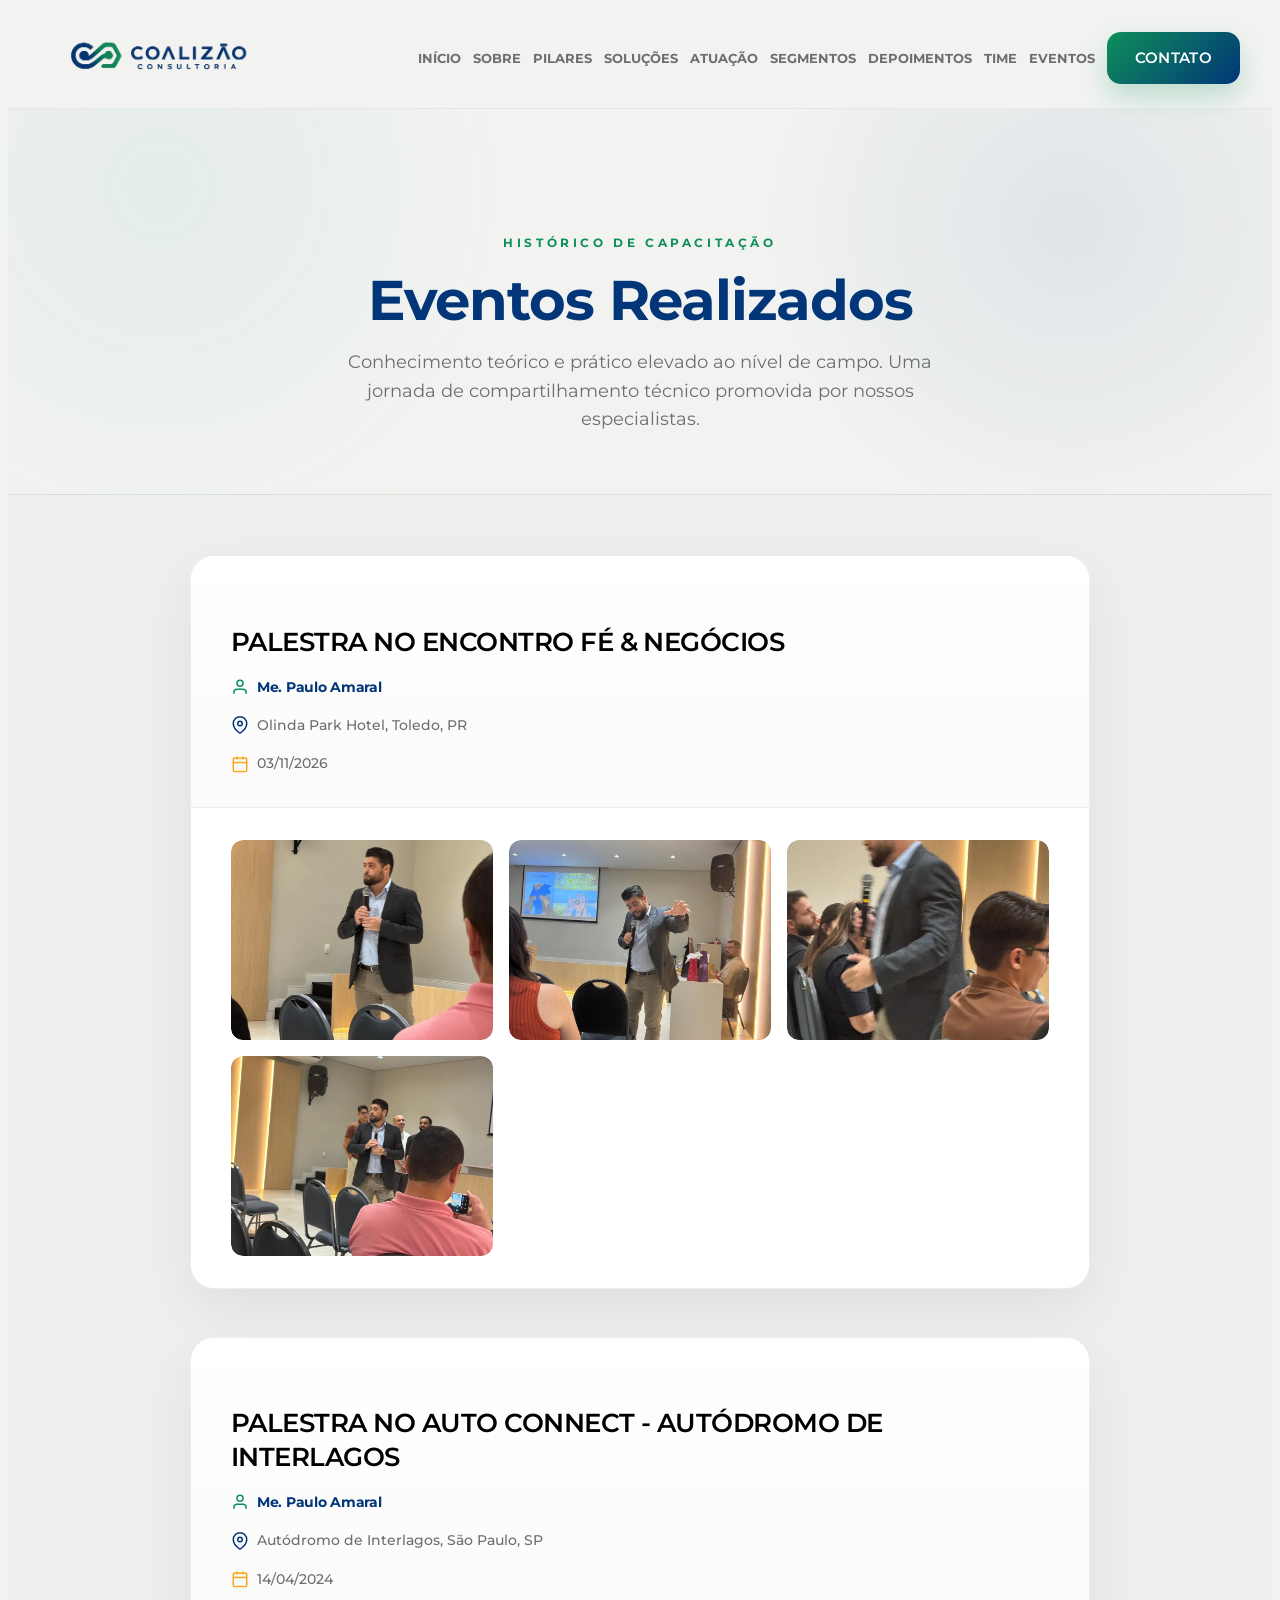
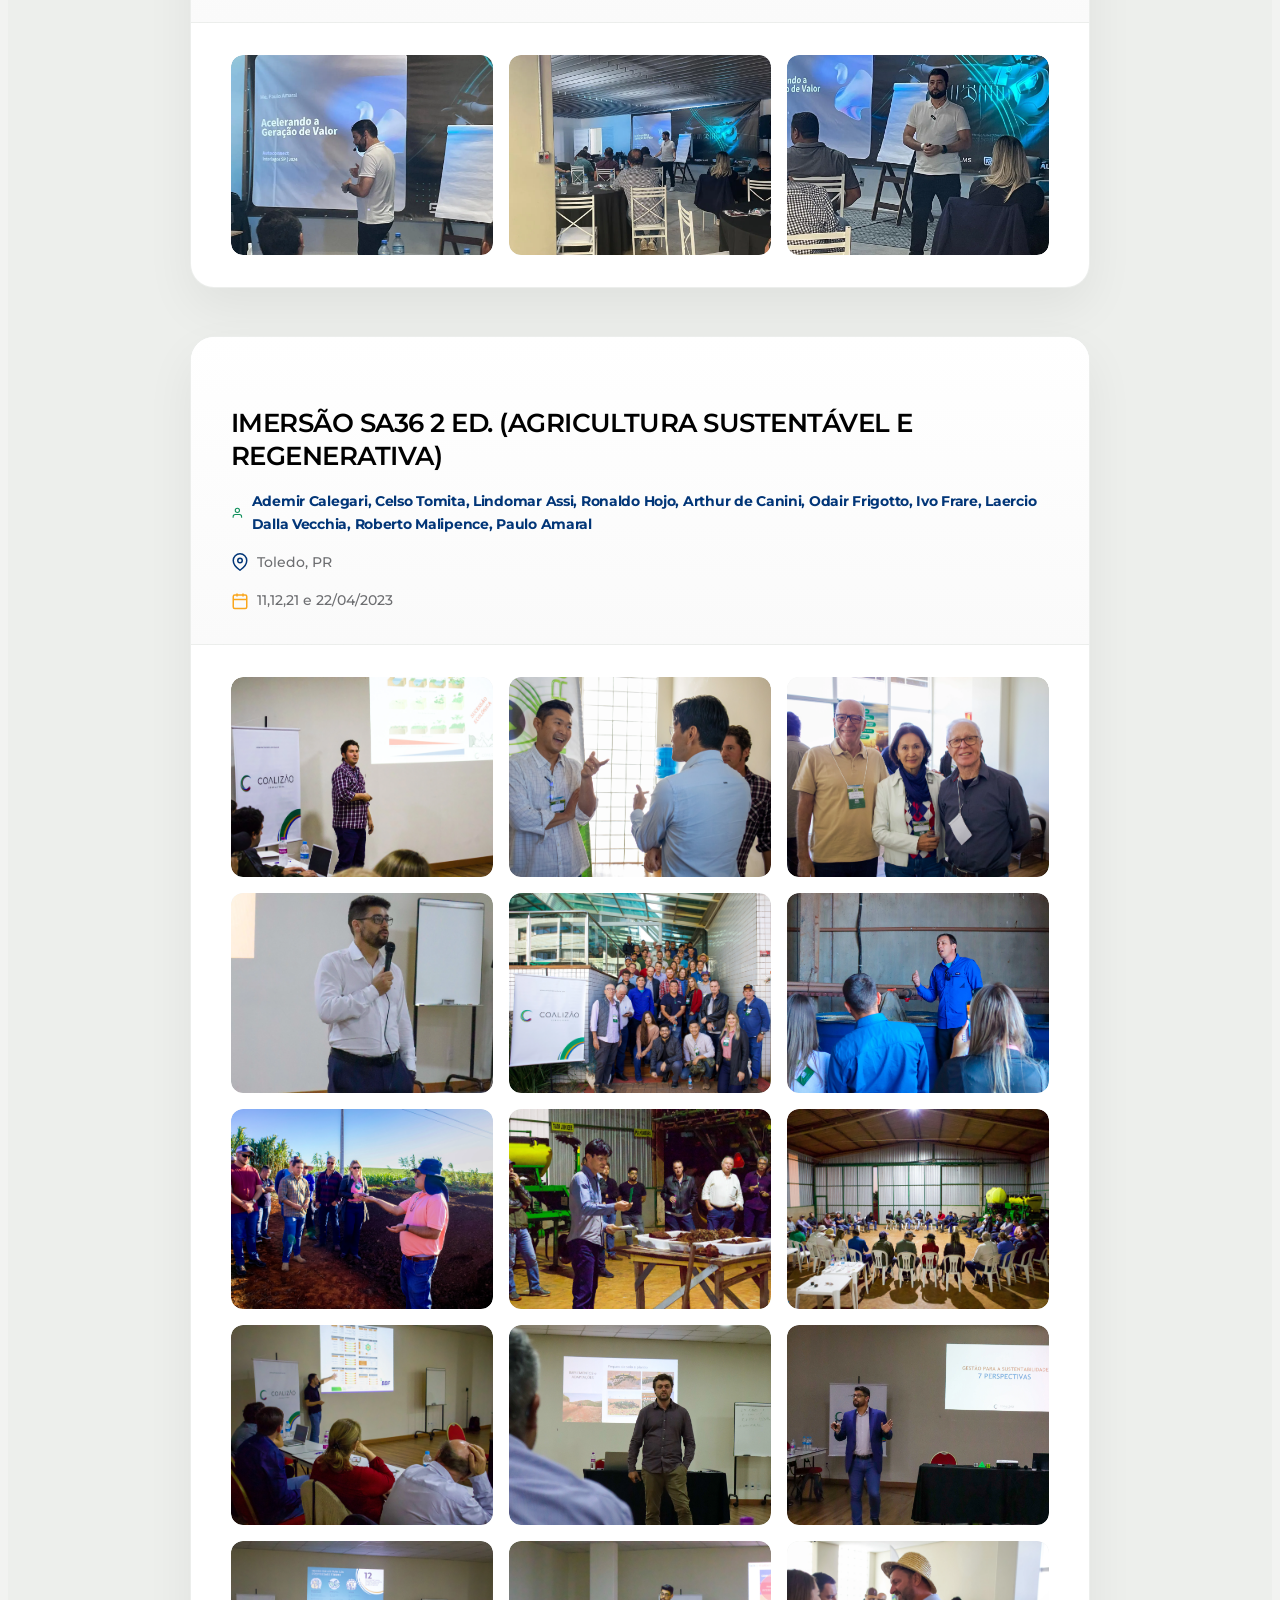
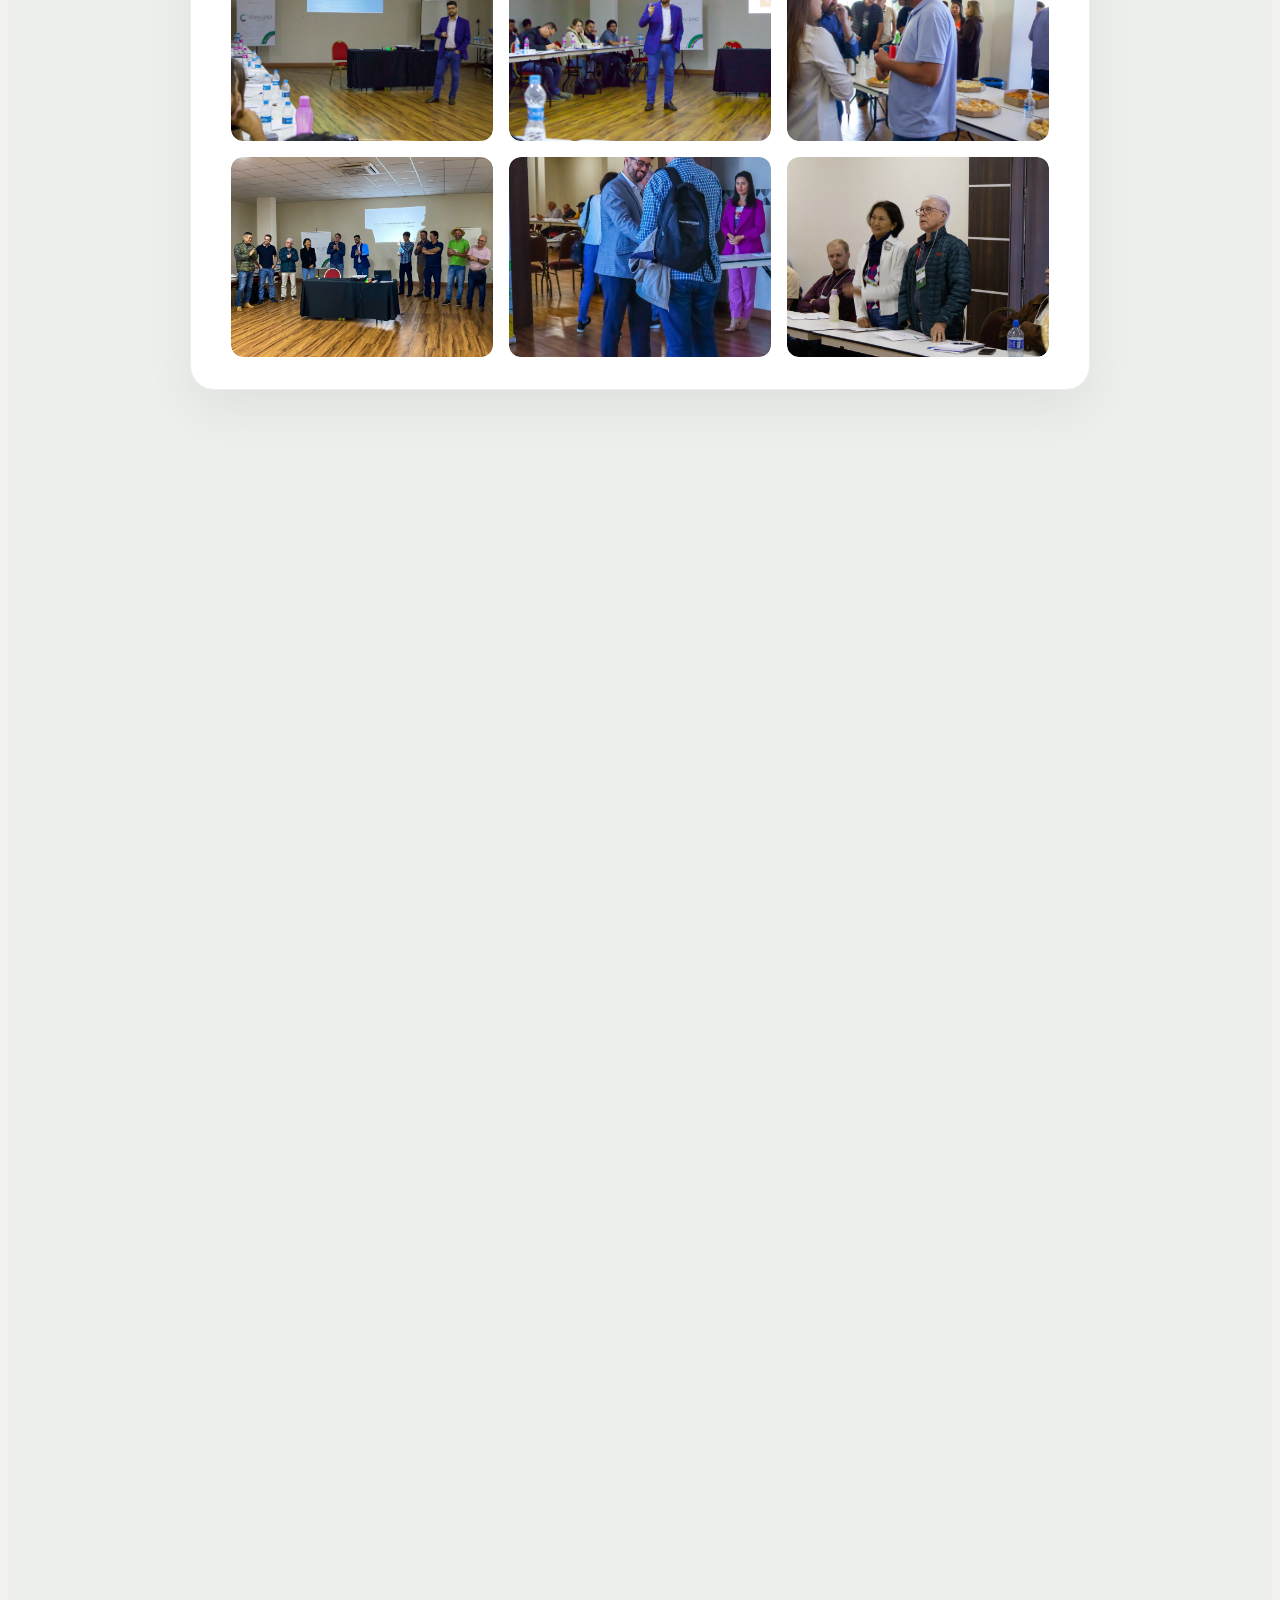
==== commit 91cb3f45: "atualizaçao logo" ====
--- a/eventos.html
+++ b/eventos.html
@@ -11,13 +11,19 @@
   <link rel="preconnect" href="https://fonts.gstatic.com" crossorigin>
   <link href="https://fonts.googleapis.com/css2?family=Montserrat:wght@400;500;600;700;800&display=swap"
     rel="stylesheet">
+  <link rel="icon" type="image/x-icon" href="favicon/favicon.ico">
+  <link rel="icon" type="image/png" sizes="32x32" href="favicon/favicon-32x32.png">
+  <link rel="icon" type="image/png" sizes="16x16" href="favicon/favicon.png">
+  <link rel="apple-touch-icon" sizes="180x180" href="favicon/apple-touch-icon.png">
+  <link rel="manifest" href="favicon/site.webmanifest">
+  <meta name="theme-color" content="#023678">
   <link rel="stylesheet" href="css/style.css" />
   <style>
     /* Estilos Específicos para a Página de Eventos */
     .events-hero {
       padding: 120px 0 60px 0;
-      background: radial-gradient(circle at 12% 20%, rgba(8, 168, 142, 0.06), transparent 30%),
-        radial-gradient(circle at 84% 30%, rgba(3, 135, 187, 0.08), transparent 28%),
+      background: radial-gradient(circle at 12% 20%, rgba(14, 143, 90, 0.06), transparent 30%),
+        radial-gradient(circle at 84% 30%, rgba(2, 54, 120, 0.08), transparent 28%),
         var(--surface-light);
       text-align: center;
       border-bottom: 1px solid var(--line);
--- a/css/style.css
+++ b/css/style.css
@@ -1,9 +1,9 @@
 :root {
   /* Brand Core */
-  --green: #172B17;
+  --green: #023678;
   --gray: #6D6E71;
-  --blue: #0387BB;
-  --teal: #08A88E;
+  --blue: #023678;
+  --teal: #0E8F5A;
 
   /* Brand Accents */
   --orange: rgb(250, 166, 28);
@@ -11,8 +11,8 @@
   --pink: #DE1A8B;
   --sky: #1E9DD8;
 
-  /*  --teal: #08A88E;
-  --blue: #0387BB;*/
+  /*  --teal: #0E8F5A;
+  --blue: #023678;*/
   --accent-orange: #F26122;
   --accent-sky: #42A5F5;
   --accent-pink: #D81B60;
@@ -28,7 +28,7 @@
   /* Effects & Layout */
   --line: rgba(23, 43, 23, 0.08);
   --shadow: 0 20px 50px rgba(16, 24, 20, 0.06);
-  --shadow-hover: 0 24px 60px rgba(8, 168, 142, 0.12);
+  --shadow-hover: 0 24px 60px rgba(14, 143, 90, 0.12);
   --radius-lg: 32px;
   --radius-md: 24px;
   --radius-sm: 18px;
@@ -91,8 +91,8 @@
 
 .section-dark {
   background:
-    radial-gradient(circle at 12% 20%, rgba(8, 168, 142, 0.2), transparent 30%),
-    radial-gradient(circle at 84% 30%, rgba(3, 135, 187, 0.22), transparent 28%),
+    radial-gradient(circle at 12% 20%, rgba(14, 143, 90, 0.2), transparent 30%),
+    radial-gradient(circle at 84% 30%, rgba(2, 54, 120, 0.22), transparent 28%),
     linear-gradient(135deg, var(--green), var(--surface-dark));
   color: white;
 }
@@ -227,12 +227,12 @@
   background: linear-gradient(135deg, var(--teal), var(--green));
   color: white;
   border: none;
-  box-shadow: 0 12px 28px rgba(8, 168, 142, 0.24);
+  box-shadow: 0 12px 28px rgba(14, 143, 90, 0.24);
 }
 
 .btn-primary:hover {
-  background: linear-gradient(135deg, #0ba38b, #112611);
-  box-shadow: 0 16px 36px rgba(8, 168, 142, 0.32);
+  background: linear-gradient(135deg, #0E8F5A, #023678);
+  box-shadow: 0 16px 36px rgba(14, 143, 90, 0.32);
 }
 
 .btn-secondary {
@@ -244,7 +244,7 @@
 .btn-secondary:hover {
   border-color: var(--teal);
   color: var(--teal);
-  box-shadow: 0 12px 28px rgba(8, 168, 142, 0.08);
+  box-shadow: 0 12px 28px rgba(14, 143, 90, 0.08);
 }
 
 .btn-light {
@@ -337,7 +337,7 @@
 h3,
 h4,
 strong {
-  color: var(--green);
+  color: #000;
   margin: 0;
   letter-spacing: -0.02em;
 }
@@ -374,6 +374,14 @@
 .cta-panel p,
 .cta-panel .eyebrow {
   color: rgba(255, 255, 255, 0.78);
+}
+
+.section-dark h1,
+.section-dark h2,
+.section-dark h3,
+.section-dark h4,
+.section-dark strong {
+  color: white;
 }
 
 .hero-copy h1 {
@@ -461,11 +469,11 @@
 }
 
 .accent-teal {
-  background: linear-gradient(180deg, #ffffff, rgba(8, 168, 142, 0.06));
+  background: linear-gradient(180deg, #ffffff, rgba(14, 143, 90, 0.06));
 }
 
 .accent-blue {
-  background: linear-gradient(180deg, #ffffff, rgba(3, 135, 187, 0.06));
+  background: linear-gradient(180deg, #ffffff, rgba(2, 54, 120, 0.06));
 }
 
 .hero-visual {
@@ -501,8 +509,8 @@
   border-radius: 24px;
   border: 1px solid var(--line);
   background:
-    radial-gradient(circle at 20% 24%, rgba(8, 168, 142, 0.16), transparent 18%),
-    radial-gradient(circle at 80% 24%, rgba(3, 135, 187, 0.16), transparent 18%),
+    radial-gradient(circle at 20% 24%, rgba(14, 143, 90, 0.16), transparent 18%),
+    radial-gradient(circle at 80% 24%, rgba(2, 54, 120, 0.16), transparent 18%),
     radial-gradient(circle at 50% 80%, rgba(250, 166, 28, 0.12), transparent 14%),
     linear-gradient(180deg, #fbfcfb, #edf3f0);
   position: relative;
@@ -521,7 +529,7 @@
   height: 220px;
   top: 22px;
   left: -30px;
-  background: radial-gradient(circle, rgba(8, 168, 142, 0.28), rgba(8, 168, 142, 0));
+  background: radial-gradient(circle, rgba(14, 143, 90, 0.28), rgba(14, 143, 90, 0));
 }
 
 .shape-blue {
@@ -529,7 +537,7 @@
   height: 190px;
   top: 40px;
   right: -20px;
-  background: radial-gradient(circle, rgba(3, 135, 187, 0.24), rgba(3, 135, 187, 0));
+  background: radial-gradient(circle, rgba(2, 54, 120, 0.24), rgba(2, 54, 120, 0));
 }
 
 .shape-orange {
@@ -923,7 +931,7 @@
   bottom: -50px;
   width: 300px;
   height: 300px;
-  background: radial-gradient(circle, rgba(8, 168, 142, 0.15), transparent 70%);
+  background: radial-gradient(circle, rgba(14, 143, 90, 0.15), transparent 70%);
   border-radius: 50%;
   pointer-events: none;
 }
@@ -995,7 +1003,7 @@
 
 .stat-item strong {
   font-size: 42px;
-  color: var(--green);
+  color: #000;
   line-height: 1.1;
   margin-bottom: 8px;
   letter-spacing: -0.02em;
@@ -1162,7 +1170,7 @@
   border-radius: 6px;
   box-shadow: 0 4px 12px rgba(0, 0, 0, 0.15);
   transition: transform 0.3s ease, box-shadow 0.3s ease;
-  border: 2px solid rgba(8, 168, 142, 0.8);
+  border: 2px solid rgba(14, 143, 90, 0.8);
 }
 
 .pilar-card:hover {
